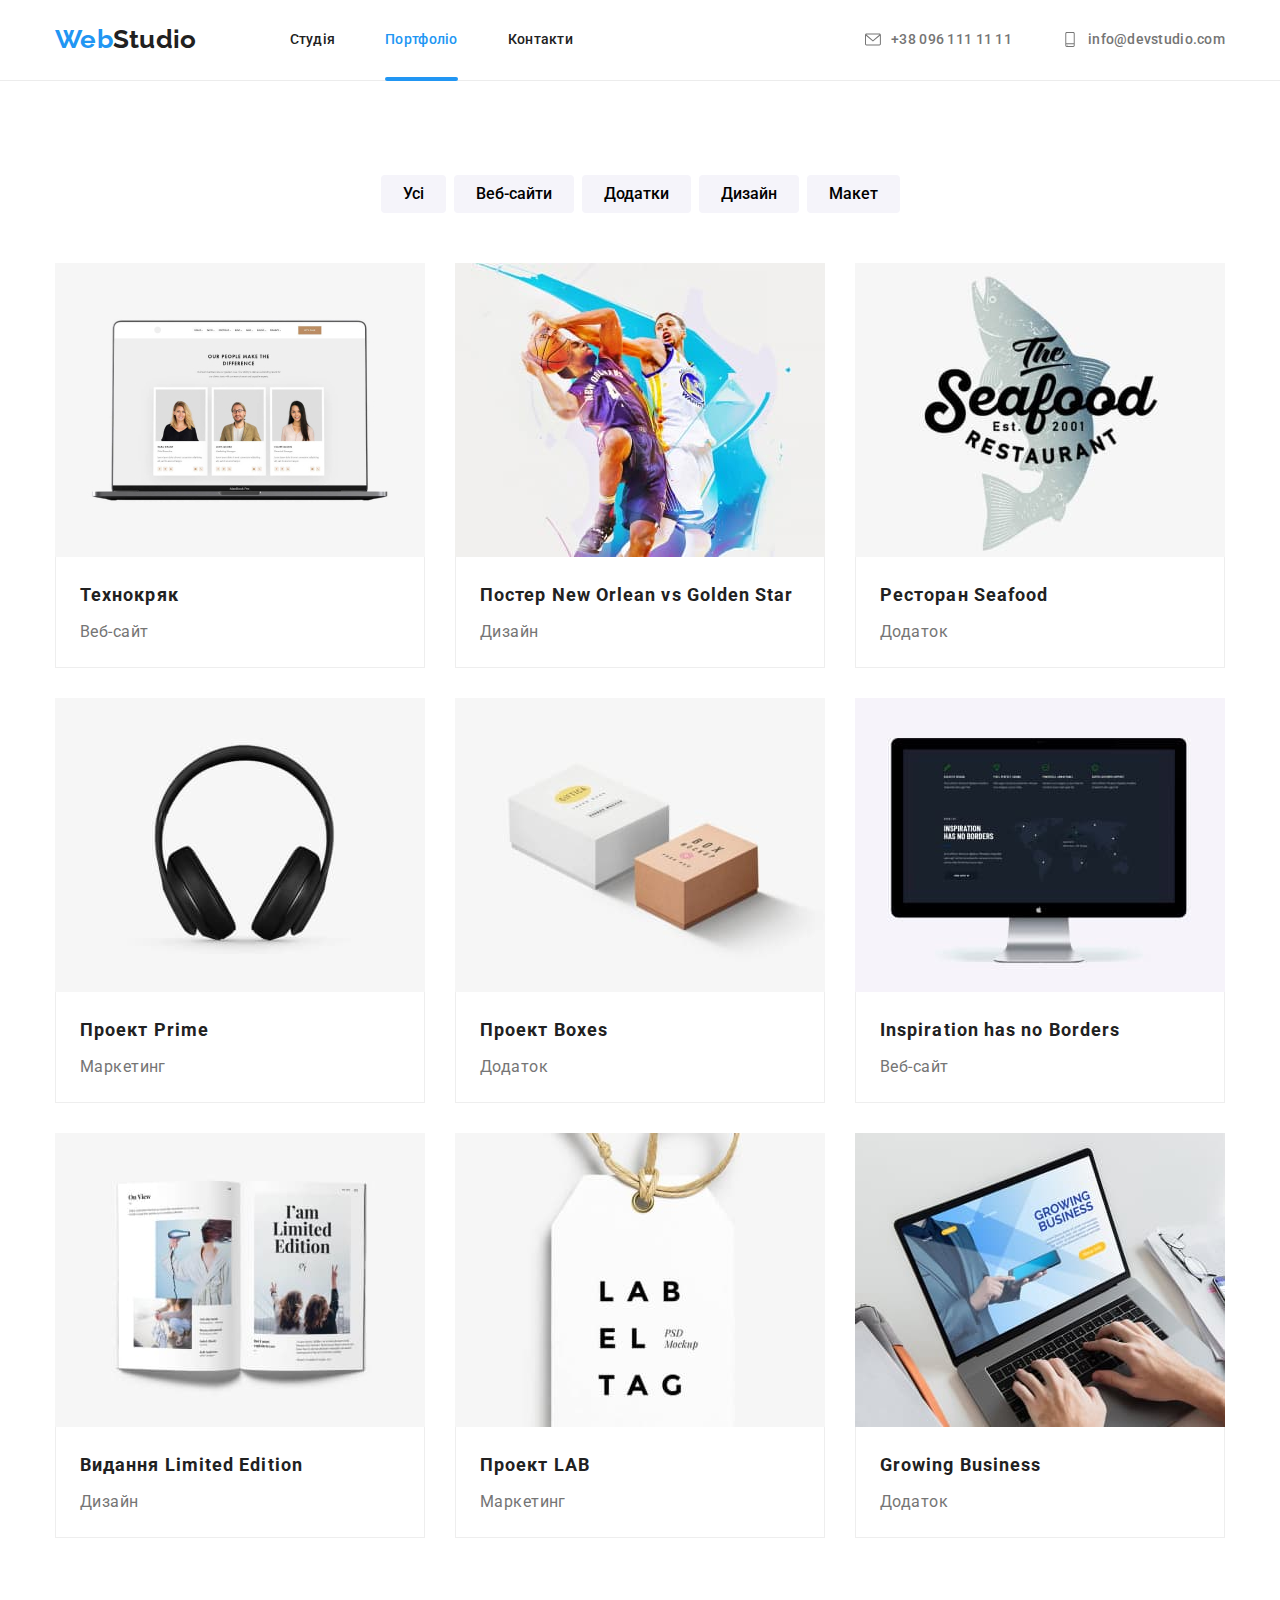
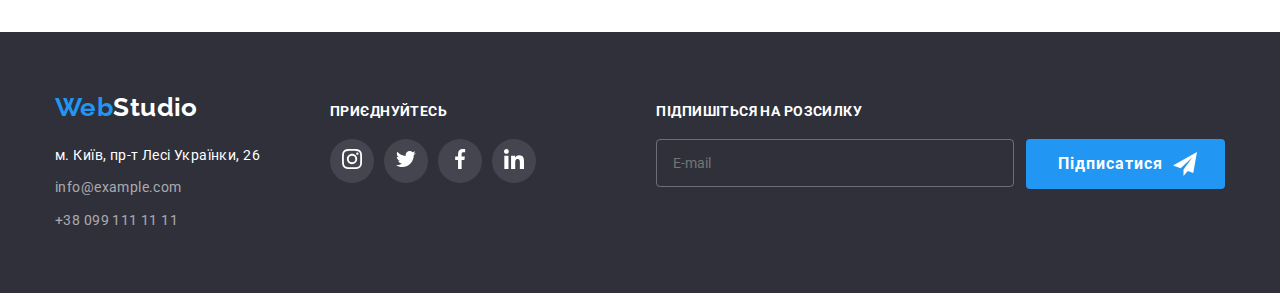
==== portfolio.html @ 52d82c8c "first commit" ====
<!DOCTYPE html>
<html lang="ru">

<head>
    <meta charset="UTF-8">
    <meta http-equiv="X-UA-Compatible" content="IE=edge">
    <meta name="viewport" content="width=device-width, initial-scale=1.0">
    <title>Portfolio</title>
    <link rel="preconnect" href="https://fonts.googleapis.com">
    <link rel="preconnect" href="https://fonts.gstatic.com" crossorigin>
    <link
        href="https://fonts.googleapis.com/css2?family=Raleway:wght@700&family=Roboto:wght@400;500;700;900&display=swap"
        rel="stylesheet">
    <link rel="stylesheet" href="https://cdn.jsdelivr.net/npm/modern-normalize@1.1.0/modern-normalize.min.css">
    <link rel="stylesheet" href="./css/styles.css">
    <link rel="stylesheet" href="./css/main.min.css">
</head>

<body>
    <!-- header -->
    <header class="header">
        <div class="container">
            <nav class="header-nav">
                <a class="logo-header link" href="./index.html">Web<span>Studio</span></a>
                <ul class="header-links list">
                    <li class="header-nav-item"><a class="header-nav link " href="./index.html">Студія</a></li>
                    <li class="header-nav-item"><a class="header-nav link current" href="./portfolio.html">Портфоліо</a>
                    </li>
                    <li class="header-nav-item"><a class="header-nav link" href="#">Контакти</a></li>
                </ul>
            </nav>
            <ul class="header-contacts list">
                <li class="header-contacts item">
                    <a class="nav-contact link" href="tel:+380961111111"><svg lang="en" aria-label="icon envelope"
                            class="nav-icon" width="16" height="15">
                            <use href="./images/icons.svg#icon-envelope"></use>
                        </svg>+38 096 111 11 11 </a>
                </li>
                <li class="header-contacts item"><a lang="en" aria-label="icon smartphone" class="nav-contact link"
                        href="mailto:info@devstudio.com"><svg class="nav-icon" width="16" height="15">
                            <use href="./images/icons.svg#icon-smartphone"></use>
                        </svg>info@devstudio.com</a></li>
            </ul>
        </div>
    </header>
    <main>
        <section class="section">
            <div class="projects container">
                <h1 class="visually-hidden">Buttons list</h1>
                <ul class="projects__buttons-filter list">
                    <li><button class="projects__buttons-filter-item" type="button">Усі</button> </li>
                    <li><button class="projects__buttons-filter-item" type="button">Веб-сайти</button> </li>
                    <li><button class="projects__buttons-filter-item" type="button">Додатки</button> </li>
                    <li><button class="projects__buttons-filter-item" type="button">Дизайн</button> </li>
                    <li><button class="projects__buttons-filter-item" type="button">Макет</button> </li>
                </ul>
                <h2 class="visually-hidden">Проекти</h2>
                <ul class="projects__list list">
                    <li>
                        <a href="" class="projects__link link">
                            <div class="projects__wrapper">
                                <img src="./images/site.jpg" alt="зображення веб-сайта" width="370">
                                <p class="projects__overlay">Ресурс пропонує комплексні пропозиції з різним рівнем
                                    функціоналу та це дозволить відвідувачу отримати вичерпні відомості про компанію чи
                                    приватну особу. </p>
                            </div>
                            <div class="project__description">
                                <h3 class="projects__title">Технокряк</h3>
                                <p class="projects__text">Веб-сайт</p>
                            </div>
                        </a>
                    </li>
                    <li>
                        <a href="" class="projects__link link">
                            <div class="projects__wrapper">
                                <img src="./images/poster.jpg" alt="постер" width="370">
                                <p class="projects__overlay">Ресурс пропонує комплексні пропозиції з різним рівнем
                                    функціоналу та це дозволить відвідувачу отримати вичерпні відомості про компанію чи
                                    приватну особу. </p>
                            </div>
                            <div class="project__description">
                                <h3 class="projects__title">Постер New Orlean vs Golden Star</h3>
                                <p class="projects__text">Дизайн</p>
                            </div>
                        </a>
                    </li>
                    <li>
                        <a href="" class="projects__link link">
                            <div class="projects__wrapper">
                                <img src="./images/restaurant.jpg" alt="банер ресторана" width="370">
                                <p class="projects__overlay">Ресурс пропонує комплексні пропозиції з різним рівнем
                                    функціоналу та це дозволить відвідувачу отримати вичерпні відомості про компанію чи
                                    приватну особу. </p>
                            </div>
                            <div class="project__description">
                                <h3 class="projects__title">Ресторан Seafood</h3>
                                <p class="projects__text">Додаток</p>
                            </div>
                        </a>
                    </li>
                    <li>
                        <a href="" class="projects__link link">
                            <div class="projects__wrapper">
                                <img src="./images/prime.jpg" alt="наушники" width="370">
                                <p class="projects__overlay">Ресурс пропонує комплексні пропозиції з різним рівнем
                                    функціоналу та це дозволить відвідувачу отримати вичерпні відомості про компанію чи
                                    приватну особу. </p>
                            </div>
                            <div class="project__description">
                                <h3 class="projects__title">Проект Prime</h3>
                                <p class="projects__text">Маркетинг</p>
                            </div>
                        </a>
                    </li>
                    <li>
                        <a href="" class="projects__link link">
                            <div class="projects__wrapper">
                                <img src="./images/boxes.jpg" alt="коробки" width="370">
                                <p class="projects__overlay">Ресурс пропонує комплексні пропозиції з різним рівнем
                                    функціоналу та це дозволить відвідувачу отримати вичерпні відомості про компанію чи
                                    приватну особу. </p>
                            </div>
                            <div class="project__description">
                                <h3 class="projects__title">Проект Boxes</h3>
                                <p class="projects__text">Додаток</p>
                            </div>
                        </a>
                    </li>
                    <li>
                        <a href="" class="projects__link link">
                            <div class="projects__wrapper">
                                <img src="./images/screen.jpg" alt="монитор" width="370">
                                <p class="projects__overlay">Ресурс пропонує комплексні пропозиції з різним рівнем
                                    функціоналу та це дозволить відвідувачу отримати вичерпні відомості про компанію чи
                                    приватну особу. </p>
                            </div>
                            <div class="project__description">
                                <h3 class="projects__title">Inspiration has no Borders</h3>
                                <p class="projects__text">Веб-сайт</p>
                            </div>
                        </a>
                    </li>
                    <li>
                        <a href="" class="projects__link link">
                            <div class="projects__wrapper">
                                <img src="./images/book.jpg" alt="книга" width="370">
                                <p class="projects__overlay">Ресурс пропонує комплексні пропозиції з різним рівнем
                                    функціоналу та це дозволить відвідувачу отримати вичерпні відомості про компанію чи
                                    приватну особу. </p>
                            </div>
                            <div class="project__description">
                                <h3 class="projects__title">Видання Limited Edition</h3>
                                <p class="projects__text">Дизайн</p>
                            </div>
                        </a>
                    </li>
                    <li>
                        <a href="" class="projects__link link">
                            <div class="projects__wrapper">
                                <img src="./images/label.jpg" alt="этикетка" width="370">
                                <p class="projects__overlay">Ресурс пропонує комплексні пропозиції з різним рівнем
                                    функціоналу та це дозволить відвідувачу отримати вичерпні відомості про компанію чи
                                    приватну особу. </p>
                            </div>
                            <div class="project__description">
                                <h3 class="projects__title">Проект LAB</h3>
                                <p class="projects__text">Маркетинг</p>
                            </div>
                        </a>
                    </li>
                    <li>
                        <a href="" class="projects__link link">
                            <div class="projects__wrapper">
                                <img src="./images/notebook.jpg" alt="ноутбук" width="370">
                                <p class="projects__overlay">Ресурс пропонує комплексні пропозиції з різним рівнем
                                    функціоналу та це дозволить відвідувачу отримати вичерпні відомості про компанію чи
                                    приватну особу. </p>
                            </div>
                            <div class="project__description">
                                <h3 class="projects__title">Growing Business</h3>
                                <p class="projects__text">Додаток</p>
                            </div>
                        </a>
                    </li>
                </ul>
            </div>
        </section>
    </main>
    <footer>
        <div class="footer">
            <div class="container">
                <div class="footer__left">
                    <a class="footer__logo link" href="./index.html">Web<span>Studio</span></a>
                    <address class="address">
                        <ul class="adress_list list">
                            <li class=""><a class="address__location link" href="https://goo.gl/maps/E31LjMS4C6WuwfjZA"
                                    target="_blank" rel="noopener nofollow noreferrer">м. Київ, пр-т Лесі Українки,
                                    26</a></li>
                            <li class="address__item"><a class="address__contact link"
                                    href="mailto:info@example.com">info@example.com</a></li>
                            <li class=""><a class="address__contact link" href="tel:+380961111111">+38 099 111 11 11</a>
                            </li>
                        </ul>
                    </address>
                </div>
                <div class="footer__right">
                    <p class="footer__title">приєднуйтесь</p>
                    <ul class="socialmedia-list list">
                        <li class="socialmedia-list__item footer-page">
                            <a class="socialmedia__link link">
                                <svg lang="en" aria-level="icon instagram" class="socialmedia-list__footer-icon"
                                    width="20" height="20">
                                    <use href="./images/icons.svg#icon-instagram"></use>
                                </svg>
                            </a>
                        </li>
                        <li class="socialmedia-list__item footer-page">
                            <a class="socialmedia__link link">
                                <svg lang="en" aria-level="icon twitter" class="socialmedia-list__footer-icon"
                                    width="20" height="20">
                                    <use href="./images/icons.svg#icon-twitter"></use>
                                </svg>
                            </a>
                        </li>
                        <li class="socialmedia-list__item footer-page">
                            <a class="socialmedia__link link">
                                <svg lang="en" aria-level="icon facebook" class="socialmedia-list__footer-icon"
                                    width="20" height="20">
                                    <use href="./images/icons.svg#icon-facebook"></use>
                                </svg>
                            </a>
                        </li>
                        <li class="socialmedia-list__item footer-page">
                            <a class="socialmedia__link link">
                                <svg lang="en" aria-level="icon linkedin" class="socialmedia-list__footer-icon"
                                    width="20" height="20">
                                    <use href="./images/icons.svg#icon-linkedin"></use>
                                </svg>
                            </a>
                        </li>
                    </ul>
                </div>
                <div class="footer__form-wrapper">
                    <p class="footer__title">Підпишіться на розсилку</p>
                    <form class="footer__form">
                        <label name="user_email">
                            <input type="email" placeholder="E-mail" class="footer__input">
                        </label>
                        <button type="submit" class="button">Підписатися <svg class="footer__icon-send" width="24"
                                height="24">
                                <use href="./images/icons.svg#icon-send"></use>
                            </svg>
                        </button>
                    </form>
                </div>
            </div>
        </div>
    </footer>
</body>

</html>
---- css/styles.css ----
/* :root {
    --accent-color: #2196F3;
    --accent-btn-color: #188CE8;
    --text: #757575;
    --white: #FFFFFF;
    --maine: #212121;
    --background-secondary-color: #F5F4FA;
    --primery-font-family: Roboto, sans-serif;
    --background-color-dark: #2F303A;
    --header-border: #ECECEC;
    --border-color: #EEEEEE;
    --bgc: #AFB1B8;
    --transition-time: 250ms;
    --transition-timing-function: cubic-bezier(0.4, 0, 0.2, 1);
} */

/* body {
    font-family: var(--primery-font-family);
    color: var(--text);
    background-color: var(--white);
    font-size: 14px;
    letter-spacing: 0.03em;
}

h1,
h2,
h3,
h4,
p {
    margin-top: 0;
    margin-bottom: 0;
}

ul,
ol {
    margin-top: 0;
    margin-bottom: 0;
    padding-left: 0;
}

img {
    display: block;
    max-width: 100%;
    height: auto;
}

button, a {
    cursor: pointer;
}

.section {
    padding-top: 94px;
    padding-bottom: 94px;
}

.link {
    text-decoration: none;

}

.list {
    list-style: none;
    padding: 0;
    margin: 0;
} */

/* .header-nav.current {
    color: var(--accent-color);
} */

/* !!!------------------container!!!------------------ */
/* .container {
    width: 1200px;
    margin-left: auto;
    margin-right: auto;
    padding-left: 15px;
    padding-right: 15px;
} */

/* !!!------------------header!!!------------------ */
/* .logo-header {
    color: var(--accent-color);
    margin: 24px 93px 25px auto;
    font-family: 'Raleway';
    font-weight: 700;
    font-size: 26px;
    line-height: 1.19;
}

.logo-header>span {
    color: var(--maine);
    font-family: 'Raleway';
    font-weight: 700;
    font-size: 26px;
    line-height: 1.19;
}

.header-nav {
    display: flex;

    color: var(--maine);
    font-weight: 500;
    line-height: 1.14;
    letter-spacing: 0.02em;
    transition: color var(--transition-time) var(--transition-timing-function);
}

.header-links.list {
    display: flex;
    column-gap: 50px;
}

.header-nav-item {
    position: relative;
}

.current::after {
    display: inline-block;
    position: absolute;
    left: 0;
    bottom: -1px;
    content: ' ';
    width: 100%;
    height: 4px;
    border-radius: 2px;
    background-color: var(--accent-color);
}

.nav-contact {
    color: var(--text);
    font-weight: 500;
    letter-spacing: 0.02em;
    line-height: 1.14;
    transition: color var(--transition-time) var(--transition-timing-function);
}

.nav-contact.link {
    display: flex;
    align-items: center;
    justify-content: center;

    padding-top: 32px;
    padding-bottom: 32px;
}

.header-nav.link {
    display: block;

    padding-top: 32px;
    padding-bottom: 32px;
}

.header>.container {
    display: flex;
    align-items: center;
}

.header-contacts.list {
    display: flex;
    margin-left: auto;
    column-gap: 50px;
}

.header {
    border-bottom: 1px solid var(--header-border);
}

.header-contacts :hover,
.header-contacts :focus,
.header-nav:hover,
.header-nav :focus {
    color: var(--accent-color);
}

.nav-icon {
    margin-right: 10px;
    fill: var(--text);
    transition: fill var(--transition-time) var(--transition-timing-function);
}

.nav-contact:hover .nav-icon,
.nav-contact:focus .nav-icon {
    fill: var(--accent-color);
} */


/* !!!------------------hero!!!------------------ */
/* 
.hero-title {
    color: var(--white);
    width: 696px;
    margin: 0 auto;
    margin-bottom: 30px;

    text-transform: uppercase;
    font-weight: 900;
    font-size: 44px;
    line-height: 1.36;
    letter-spacing: 0.06em;
}

.hero {
    background-color: #C4C4C4;
    text-align: center;
    padding: 200px 0;
    margin-left: auto;
    margin-right: auto;

    background-image: linear-gradient(rgba(47, 48, 58, 0.4), rgba(47, 48, 58, 0.4)), url(../images/hero.jpg);
    background-position: center;
    background-size: cover;
    max-width: 1600px;
} */

/* !!!------------------hero-button!!!------------------ */
/* .button {
    font-family: var(--primery-font-family);
    background-color: var(--accent-color);
    color: var(--white);
    border: var(--accent-color);
    border-radius: 4px;
    padding: 10px 32px;

    font-weight: 700;
    font-size: 16px;
    letter-spacing: 0.06em;
    line-height: 1.8;

    transition: background-color var(--transition-time) var(--transition-timing-function);
}

.button:hover,
.button:focus {
    background-color: var(--accent-btn-color)
} */

/* !!!------------------features!!!------------------ */
/* 
.features {
    padding-bottom: 0;
}

.features-list {
    display: flex;
    gap: 30px;
}

.visually-hidden {
    position: absolute;
    white-space: nowrap;
    width: 1px;
    height: 1px;
    overflow: hidden;
    border: 0;
    padding: 0;
    clip: rect(0 0 0 0);
    clip-path: inset(50%);
    margin: -1px;
}

.features-title {
    color: var(--maine);
    text-transform: uppercase;
    font-style: normal;
    font-weight: 700;
    line-height: 16px;
    margin-bottom: 10px;
    font-size: 14px;
}

.features-text {
    color: var(--text);
    line-height: 1.7;
    width: 270px;

}

.icon-wrapper {
    display: flex;
    align-items: center;
    justify-content: center;
    width: 270px;
    height: 120px;
    border-radius: 4px;
    margin-bottom: 30px;
    background-color: var(--background-secondary-color);
}

/*
 !!!----------------Чим ми займаємося!!!---------------- */
/* .examples-title {
    color: var(--maine);
    font-weight: 700;
    font-size: 36px;
    line-height: 1.17;
    text-align: center;
    margin-bottom: 50px;
}

.examples-list.list {
    position: relative;
    display: flex;
    column-gap: 30px;
}

.examples-img-item {
    position: relative;
}

.overlay-text {
    position: absolute;
    bottom: 20px;
    left: 50%;
    transform: translate(-50%, -50%);
    text-transform: uppercase;
    font-weight: 700;
    text-align: center;
    color: var(--white);
    z-index: 4;
}

.examples-overlay {
    position: absolute;
    width: 100%;
    height: 70px;
    bottom: 0px;
    background-color: rgba(47, 48, 58, 0.8);
} */

/* !!!------------------team!!!------------------ */
/* .team {
    background-color: var(--background-secondary-color);
}

.team-title {
    color: var(--maine);
    margin-bottom: 50px;

    text-align: center;
    font-weight: 700;
    font-size: 36px;
    line-height: 1.17;
}

.team-member {
    color: var(--maine);
    margin-bottom: 10px;

    text-align: center;
    font-size: 16px;
    font-weight: 500;
    line-height: 1.19;
}

.team-position {
    margin-bottom: 16px;

    text-align: center;
    font-weight: 400;
    font-size: 16px;
    line-height: 1.19;
}

.team-card {
    background-color: var(--white);
    box-shadow: 0px 1px 3px rgba(0, 0, 0, 0.12), 0px 1px 1px rgba(0, 0, 0, 0.14), 0px 2px 1px rgba(0, 0, 0, 0.2);
    border-radius: 0px 0px 4px 4px;
}

.team-card-item {
    margin-bottom: 30px;
}

.team-list.list {
    display: flex;
    column-gap: 30px;
}

.team-socialmedia-icon {
    fill: var(--bgc);
    background-color: transparent;
}

.team-socialmedia-list {
    display: flex;
    justify-content: center;
    align-items: center;
    column-gap: 10px;
    margin-bottom: 30px;
}

.team-socialmedia-list-item {
    display: flex;
    align-items: center;
    justify-content: center;
    width: 44px;
    height: 44px;
    border-radius: 50%;
    background-color: transparent;
    transition: background-color var(--transition-time) var(--transition-timing-function),
        fill var(--transition-time) var(--transition-timing-function);
}

.team-socialmedia-list-item:hover,
.team-socialmedia-list-item:focus {
    background-color: var(--accent-color);
}

.team-socialmedia-list-item:hover .team-socialmedia-icon,
.team-socialmedia-list-item:focus .team-socialmedia-icon {
    fill: var(--white);
} */

/* clients */
/* .clients-title {
    font-weight: 700;
    font-size: 36px;
    line-height: 42px;
    text-align: center;
    margin-bottom: 50px;
    color: var(--maine);
}

.clients-list {
    display: flex;
    align-items: center;
    justify-content: center;
    column-gap: 30px;
}

.clients-item {
    display: flex;
    align-items: center;
    justify-content: center;
    width: 170px;
    height: 90px;
    border: 1px solid var(--bgc);
    border-radius: 4px;
    background-color: var(--white);
    transition: border var(--transition-time) var(--transition-timing-function);
}

.clients-item-logo {
    fill: var(--bgc);
    transition: fill var(--transition-time) var(--transition-timing-function);
}

.clients-item:hover,
.clients-item:focus {
    border: 1px solid var(--accent-color);
}

.clients-item:hover .clients-item-logo,
.clients-item:focus .clients-item-logo {
    fill: var(--accent-color);
} */

/* !!!------------------footer!!!------------------ */
/* .footer {
    padding: 60px 0;
    background-color: var(--background-color-dark);
}

.footer>.container {
    display: flex;
    align-items: baseline;
}

.left {
    margin-right: 70px;
}

.footer-form-wrapper {
    margin-left: auto;
}

.footer>.container .logo-fotter {
    font-family: 'Raleway', sans-serif;
    font-weight: 700;
    font-size: 26px;
    line-height: 1.19;
    color: var(--accent-color);
    transition: color var(--transition-time) var(--transition-timing-function);
}

.logo-fotter :hover,
.logo-fotter :focus {
    color: var(--accent-color);
}

.logo-fotter>span {
    font-family: 'Raleway';
    font-weight: 700;
    font-size: 26px;
    line-height: 1.19;
    color: var(--white);
    transition: color var(--transition-time) var(--transition-timing-function);
}

.logo-fotter>span :hover,
.logo-fotter>span :focus {
    color: var(--accent-color);
}

.footer-adress {
    font-style: normal;
    font-weight: 400;
    line-height: 1.71;
    color: var(--white);
}

.footer-location {
    margin-bottom: 20px;
}

.logo-fotter.link {
    display: inline-block;
    margin-bottom: 20px;
}

.footer-location {
    display: inline-block;
    color: var(--white);
    margin-bottom: 9px;
    line-height: 24px;
}

.footer-contact {
    color: rgba(255, 255, 255, 0.6);
}

.footer-contact-item {
    margin-bottom: 9px;
}

.address :hover,
.address :focus {
    color: var(--accent-color);
}

.footer-location,
.footer-contact,
.footer-contact {
    transition: color var(--transition-time) var(--transition-timing-function);
}

.fotter-right-title {
    text-transform: uppercase;
    font-weight: 700;
    font-size: 14px;
    line-height: 16px;
    margin-bottom: 20px;
    color: var(--white);
}

.team-socialmedia-list-item.fotter {
    background-color: rgba(255, 255, 255, 0.1);
}

.footer-socialmedia-icon {
    fill: var(--white);
    transition: background-color var(--transition-time) var(--transition-timing-function);

}

.team-socialmedia-list-item.fotter:hover,
.team-socialmedia-list-item.fotter:focus {
    background-color: var(--accent-color);
}

.right>.team-socialmedia-list {
    margin-bottom: 0;
}

.form-title {
    font-weight: 700;
    line-height: 1.14;
    text-transform: uppercase;
    margin-bottom: 20px;
    color: var(--white);
}

.form-email {
    display: block;
    width: 358px;
    padding-top: 15px;
    padding-left: 16px;
    padding-bottom: 15px;
    border: 1px solid rgba(255, 255, 255, 0.3);
    border-radius: 4px;
    margin-right: 12px;
    background-color: transparent;
    color: var(--white);
}

.footer-form>.button {
    padding-right: 62px;
}

.footer-form {
    position: relative;
    display: flex;
}

.footer-icon-send {
    position: absolute;
    bottom: 13px;
    right: 28px;
} */

/* !!!------------------footer!!!------------------ */

/* !!!------------------portfolio------------------!!! */
/* .projects {
    background-color: var(--white);
}

.projects__list {
    display: flex;
    justify-content: center;
    flex-wrap: wrap;
    gap: 30px;
}

.projects__link {
    display: block;
    transition: box-shadow var(--transition-time) var(--transition-timing-function);
}

.projects__link:hover,
.projects__link:focus {
    box-shadow: 0px 1px 1px rgba(0, 0, 0, 0.12), 0px 4px 4px rgba(0, 0, 0, 0.06), 1px 4px 6px rgba(0, 0, 0, 0.16);
}

.projects__wrapper {
    position: relative;
    overflow: hidden;
}

.projects__overlay {
    position: absolute;
    font-size: 18px;
    line-height: 28px;
    text-align: left;
    overflow: auto;
    width: 100%;
    height: 100%;
    top: 0;
    left: 0;
    padding: 63px 24px;
    transform: translateY(100%);
    transition: transform var(--transition-time) var(--transition-timing-function);
    color: var(--white);
    background-color: rgba(33, 150, 243, 0.9);
}

.projects__link:hover .projects__overlay,
.projects__link:focus .projects__overlay {
    transform: translate(0);
}

.projects__buttons-filter-item {
    font-family: var(--primery-font-family);
    border: 0;
    border-radius: 4px;
    padding: 6px 22px;
    font-weight: 500;
    text-align: center;
    font-size: 16px;
    line-height: 1.6;
    background-color: var(--background-secondary-color);

    transition: color var(--transition-time) var(--transition-timing-function),
        background-color var(--transition-time) var(--transition-timing-function);
}

.projects__buttons-filter-item:hover,
.projects__buttons-filter-item:focus {
    color: var(--white);
    background-color: var(--accent-color);
}

.projects__buttons-filter.list {
    display: flex;
    justify-content: center;
    column-gap: 8px;
    margin-bottom: 50px;
}

.projects__title {
    margin-bottom: 4px;
    color: var(--maine);
    font-weight: 700;
    font-size: 18px;
    line-height: 2;
    letter-spacing: 0.06em;
}

.projects__text {
    color: var(--text);
    font-weight: 400;
    font-size: 16px;
    line-height: 1.9;
}

.project__description {
    border-left: 1px solid var(--border-color);
    border-right: 1px solid var(--border-color);
    border-bottom: 1px solid var(--border-color);
    padding: 20px 24px;
} */


/* --------------------------------backdrop------------------------------------ */
/* .backdrop {
    position: fixed;
    top: 0;
    left: 0;
    width: 100%;
    height: 100%;
    z-index: 100;
    background: rgba(0, 0, 0, 0.2);
    transition: opacity 400ms ease-in,
        visibility 400ms ease-in;
}

.modal {
    position: absolute;
    top: 50%;
    left: 50%;
    transform: translate(-50%, -50%);
    padding: 40px;
    width: 528px;
    height: 581px;
    border-radius: 4px;
    box-shadow: 0px 1px 3px rgba(0, 0, 0, 0.12), 0px 1px 1px rgba(0, 0, 0, 0.14), 0px 2px 1px rgba(0, 0, 0, 0.2);
    background-color: var(--white);
}

.modal-close-btn {
    display: flex;
    position: absolute;
    top: 8px;
    right: 8px;
    justify-content: center;
    align-items: center;
    padding: 0;
    width: 30px;
    height: 30px;
    border-radius: 50%;
    border: 1px solid rgba(0, 0, 0, 0.1);
    background-color: transparent;
    transition: fill var(--transition-time) var(--transition-timing-function);
}

.modal-close-btn:hover,
.modal-close-btn:focus {
    fill: var(--accent-color);
}

.is-hidden {
    opacity: 0;
    visibility: hidden;
    pointer-events: none;
}

.modal-form-title {
    font-weight: 700;
    font-size: 20px;
    line-height: 1.15;
    text-align: center;
    color: var(--maine);
    margin-bottom: 12px;
    text-align: center;

}

.form-label {
    display: block;
    margin-bottom: 4px;
}

.modal-form-input {
    display: block;
    width: 100%;
    height: 40px;
    font: inherit;
    margin: 0 auto;
    margin-bottom: 10px;
    padding-left: 42px;
    border: 1px solid rgba(33, 33, 33, 0.2);
    border-radius: 4px;
    cursor: pointer;
    transition: border-color var(--transition-time) var(--transition-timing-function);
}

.modal-form-input:focus+.form-icon {
    fill: var(--accent-color);
}

.modal-form-input:focus {
    border-color: var(--accent-color);
    outline: none;
}

.modal-form-label-desc {
    display: block;
    margin-bottom: 4px;
    font-size: 12px;
    line-height: 1.16;
    letter-spacing: 0.01em;
    color: #757575;
}

.textarea {
    width: 100%;
    height: 120px;
    resize: none;
    padding: 12px 16px;
    margin-bottom: 20px;
    color: #000;
}

.textarea::placeholder {
    font-size: 12px;
    line-height: 1.16;
    letter-spacing: 0.01em;
    color: rgba(117, 117, 117, 0.5);
}

.modal-form-input-wrapper {
    position: relative;
    display: block;
}

.modal-form-checkbox-desc {
    position: relative;
    margin-bottom: 30px;
}

.modal-terms-field {
    position: relative;
}

.form-icon {
    position: absolute;
    top: 50%;
    transform: translateY(-50%);
    left: 7px;
    transition: fill var(--transition-time) var(--transition-timing-function);
}

.modal-form-checkbox-field {
    display: flex;
    align-items: center;
    justify-content: center;
    margin-bottom: 30px;
    line-height: 1.71;
}

.form-icon-checkbox {
    width: 16px;
    height: 15px;
    border: 2px solid var(--maine);
    cursor: pointer;
    border-radius: 3px;
    margin-right: 7px;
    fill: transparent;
}

.form-icon-checkbox-icon {
    display: none;
    fill: var(--transition-timing-function);
}

.modal-form-checkbox:checked+.form-icon-checkbox {
    background-color: var(--accent-color);
    border: none;
}

.modal-form-checkbox:checked+.form-icon-checkbox>.form-icon-checkbox-icon {
    display: block;
}

.modal-form-checkbox:checked+.form-icon-checkbox {
    box-shadow: 0 0 0 2px rgba(0, 0, 255, 0.5);
}

.modal-form-checkbox {
    position: absolute;
    appearance: none;
}

.modal-terms {
    color: var(--accent-color);
}

.button.form {
    display: block;
    margin-left: auto;
    margin-right: auto;
    box-shadow: 0px 4px 4px rgba(0, 0, 0, 0.15);
} */
---- css/main.min.css ----
:root{--accent-color: #2196f3;--accent-btn-color: #188ce8;--text: #757575;--white: #ffffff;--maine: #212121;--background-secondary-color: #f5f4fa;--primery-font-family: Roboto, sans-serif;--background-color-dark: #2f303a;--header-border: #ececec;--border-color: #eeeeee;--bgc: #afb1b8;--transition-time: 250ms;--transition-timing-function: cubic-bezier(0.4, 0, 0.2, 1)}body{font-family:var(--primery-font-family);color:var(--text);background-color:var(--white);font-size:14px;letter-spacing:.03em}h1,h2,h3,h4,p{margin-top:0;margin-bottom:0}ul,ol{margin-top:0;margin-bottom:0;padding-left:0}img{display:block;max-width:100%;height:auto}button,a{cursor:pointer}.link{text-decoration:none}.list{list-style:none;padding:0;margin:0}.section{padding-top:94px;padding-bottom:94px}.container{margin-left:auto;margin-right:auto;width:1200px;padding-left:15px;padding-right:15px}.visually-hidden{position:absolute;white-space:nowrap;width:1px;height:1px;overflow:hidden;border:0;padding:0;clip:rect(0 0 0 0);clip-path:inset(50%);margin:-1px}.button{font-family:var(--primery-font-family);background-color:var(--accent-color);color:var(--white);border:var(--accent-color);border-radius:4px;padding:10px 32px;letter-spacing:.06em;font-size:16px;font-weight:700;line-height:1.875;transition:background-color var(--transition-time) var(--transition-timing-function)}.button:hover,.button:focus{background-color:var(--accent-btn-color)}.is-hidden{opacity:0;visibility:hidden;pointer-events:none}.logo-header{font-size:26px;font-weight:700;line-height:1.1923076923;margin:24px 93px 25px auto;font-family:"Raleway";color:var(--accent-color)}.logo-header span{font-size:26px;font-weight:700;line-height:1.1923076923;font-family:"Raleway";color:var(--maine)}.header{border-bottom:1px solid var(--header-border)}.header>.container{display:flex;align-items:center}.header-nav{display:flex;color:var(--maine);font-weight:500;line-height:1.14;letter-spacing:.02em;transition:color var(--transition-time) var(--transition-timing-function)}.header-links.list{display:flex;column-gap:50px}.header-nav-item{position:relative}.current::after{display:inline-block;position:absolute;left:0;bottom:-1px;content:" ";width:100%;height:4px;border-radius:2px;background-color:var(--accent-color)}.nav-contact{color:var(--text);font-weight:500;letter-spacing:.02em;line-height:1.14;transition:color var(--transition-time) var(--transition-timing-function)}.nav-contact.link{display:flex;align-items:center;justify-content:center;padding-top:32px;padding-bottom:32px}.nav-contact:hover,.nav-contact:focus{color:var(--accent-color)}.header-nav.link{display:block;padding-top:32px;padding-bottom:32px}.header-nav:hover,.header-nav:focus{color:var(--accent-color)}.header-contacts.list{display:flex;margin-left:auto;column-gap:50px}.nav-icon{margin-right:10px;fill:var(--text);transition:fill var(--transition-time) var(--transition-timing-function)}.nav-contact:hover .nav-icon,.nav-contact:focus .nav-icon{fill:var(--accent-color)}.header-nav.current{color:var(--accent-color)}.hero-title{width:696px;margin:0 auto;margin-bottom:30px;text-transform:uppercase;font-size:44px;font-weight:900;line-height:1.3636363636;letter-spacing:.06em;color:var(--white)}.hero{margin-left:auto;margin-right:auto;background-color:#c4c4c4;text-align:center;padding:200px 0;background-image:linear-gradient(rgba(47, 48, 58, 0.4), rgba(47, 48, 58, 0.4)),url(../images/hero.jpg);background-position:center;background-size:cover;max-width:1600px}.features{padding-bottom:0}.features-list{display:flex;gap:30px}.features-title{font-size:14px;font-weight:700;line-height:1.1428571429;text-transform:uppercase;margin-bottom:10px;color:var(--maine)}.features-text{line-height:1.7;width:270px;color:var(--text)}.icon-wrapper{display:flex;align-items:center;justify-content:center;width:270px;height:120px;border-radius:4px;margin-bottom:30px;background-color:var(--background-secondary-color)}.examples-title{font-size:36px;font-weight:700;line-height:1.1666666667;color:var(--maine);text-align:center;margin-bottom:50px}.examples-list.list{position:relative;display:flex;column-gap:30px}.examples-img-item{position:relative}.overlay-text{position:absolute;bottom:20px;left:50%;transform:translate(-50%, -50%);text-transform:uppercase;font-weight:700;text-align:center;color:var(--white);z-index:4}.examples-overlay{position:absolute;width:100%;height:70px;bottom:0px;background-color:rgba(47,48,58,.8)}.team{background-color:var(--background-secondary-color)}.team__title{font-size:36px;font-weight:700;line-height:1.1666666667;margin-bottom:50px;color:var(--maine);text-align:center;color:var(--maine)}.team__member{margin-bottom:10px;text-align:center;font-size:16px;font-weight:500;line-height:1.19;color:var(--maine)}.team__position{margin-bottom:16px;text-align:center;font-weight:400;font-size:16px;line-height:1.19}.team__card{background-color:var(--white);box-shadow:0px 1px 3px rgba(0,0,0,.12),0px 1px 1px rgba(0,0,0,.14),0px 2px 1px rgba(0,0,0,.2);border-radius:0px 0px 4px 4px}.team__img{margin-bottom:30px}.team__list.list{display:flex;column-gap:30px}.socialmedia-list__icon{fill:var(--bgc);background-color:rgba(0,0,0,0)}.socialmedia-list__item:hover .socialmedia-list__icon,.socialmedia-list__item:focus .socialmedia-list__icon{fill:var(--white)}.socialmedia-list{display:flex;justify-content:center;align-items:center;column-gap:10px;margin-bottom:30px}.socialmedia-list__item{display:flex;align-items:center;justify-content:center;width:44px;height:44px;border-radius:50%;background-color:rgba(0,0,0,0);transition:background-color var(--transition-time) var(--transition-timing-function),fill var(--transition-time) var(--transition-timing-function)}.socialmedia-list__item:hover,.socialmedia-list__item:focus{background-color:var(--accent-color)}.socialmedia-list{display:flex;justify-content:center;align-items:center;column-gap:10px;margin-bottom:30px}.socialmedia-list__icon{fill:var(--bgc);background-color:rgba(0,0,0,0)}.socialmedia-list__item:hover .socialmedia-list__icon,.socialmedia-list__item:focus .socialmedia-list__icon{fill:var(--white)}.socialmedia-list__item{display:flex;align-items:center;justify-content:center;width:44px;height:44px;border-radius:50%;background-color:rgba(0,0,0,0);transition:background-color var(--transition-time) var(--transition-timing-function),fill var(--transition-time) var(--transition-timing-function)}.socialmedia-list__item:hover,.socialmedia-list__item:focus{background-color:var(--accent-color)}.clients-title{font-size:36px;font-weight:700;line-height:1.1666666667;text-align:center;margin-bottom:50px;color:var(--maine)}.clients-list{display:flex;align-items:center;justify-content:center;column-gap:30px}.clients-item{display:flex;align-items:center;justify-content:center;width:170px;height:90px;border:1px solid var(--bgc);border-radius:4px;background-color:var(--white);transition:border var(--transition-time) var(--transition-timing-function)}.clients-item:hover,.clients-item:focus{border:1px solid var(--accent-color)}.clients-item-logo{fill:var(--bgc);transition:fill var(--transition-time) var(--transition-timing-function)}.clients-item:hover .clients-item-logo,.clients-item:focus .clients-item-logo{fill:var(--accent-color)}.footer{padding:60px 0;background-color:var(--background-color-dark)}.footer .container{display:flex;align-items:baseline}.footer>.container .footer__logo{font-size:26px;font-weight:700;line-height:1.1923076923;font-family:"Raleway",sans-serif;color:var(--accent-color);transition:color var(--transition-time) var(--transition-timing-function)}.footer__left{margin-right:70px}.footer__form-wrapper{margin-left:auto}.adress_list{font-style:normal;line-height:1.71;color:var(--white)}.address__location{display:inline-block;margin-bottom:9px;line-height:24px;color:var(--white);transition:color var(--transition-time) var(--transition-timing-function)}.address__contact{color:rgba(255,255,255,.6);transition:color var(--transition-time) var(--transition-timing-function)}.address__item{margin-bottom:9px}.address :hover,.address :focus{color:var(--accent-color)}.footer__title{font-size:14px;font-weight:700;line-height:1.1428571429;text-transform:uppercase;margin-bottom:20px;color:var(--white)}.socialmedia-list__item.footer-page{background-color:rgba(255,255,255,.1)}.socialmedia-list__footer-icon{fill:var(--white);transition:background-color var(--transition-time) var(--transition-timing-function)}.socialmedia-list__item.footer-page:hover,.socialmedia-list__item.footer-page:focus{background-color:var(--accent-color)}.footer__right>.socialmedia-list{margin-bottom:0}.footer__input{display:block;width:358px;padding-top:15px;padding-left:16px;padding-bottom:15px;border:1px solid rgba(255,255,255,.3);border-radius:4px;margin-right:12px;background-color:rgba(0,0,0,0);color:var(--white)}.footer__form>.button{padding-right:62px}.footer__form{position:relative;display:flex}.footer__icon-send{position:absolute;bottom:13px;right:28px}.footer__logo span{font-size:26px;font-weight:700;line-height:1.1923076923;font-family:"Raleway";color:var(--white);transition:color var(--transition-time) var(--transition-timing-function)}.footer__logo.link{display:inline-block;margin-bottom:20px}.footer__logo:hover,.footer__logo:focus{color:var(--accent-color)}.footer__logo>span:hover,.footer__logo>span:focus{color:var(--accent-color)}.backdrop{position:fixed;top:0;left:0;width:100%;height:100%;z-index:100;background:rgba(0,0,0,.2);transition:opacity 400ms ease-in,visibility 400ms ease-in}.modal{position:absolute;top:50%;left:50%;transform:translate(-50%, -50%);padding:40px;width:528px;height:581px;border-radius:4px;box-shadow:0px 1px 3px rgba(0,0,0,.12),0px 1px 1px rgba(0,0,0,.14),0px 2px 1px rgba(0,0,0,.2);background-color:var(--white)}.modal-close-btn{display:flex;position:absolute;top:8px;right:8px;justify-content:center;align-items:center;padding:0;width:30px;height:30px;border-radius:50%;border:1px solid rgba(0,0,0,.1);background-color:rgba(0,0,0,0)}.modal-close-btn:hover{fill:var(--accent-color)}.modal-form-title{font-weight:700;font-size:20px;line-height:1.15;text-align:center;color:var(--maine);margin-bottom:12px;text-align:center}.form-label{display:block;margin-bottom:4px}.modal-form-input{display:block;width:100%;height:40px;font:inherit;margin:0 auto;margin-bottom:10px;padding-left:42px;border:1px solid rgba(33,33,33,.2);border-radius:4px;cursor:pointer;transition:border-color var(--transition-time) var(--transition-timing-function)}.modal-form-input:focus{border-color:var(--accent-color);outline:none}.modal-form-label-desc{display:block;margin-bottom:4px;font-size:12px;line-height:1.16;letter-spacing:.01em;color:#757575}.textarea{width:100%;height:120px;resize:none;padding:12px 16px;margin-bottom:20px;color:#000}.textarea::placeholder{font-size:12px;line-height:1.16;letter-spacing:.01em;color:rgba(117,117,117,.5)}.modal-form-input-wrapper{position:relative;display:block}.modal-form-checkbox-desc{position:relative;margin-bottom:30px}.modal-terms-field{position:relative}.form-icon{position:absolute;top:50%;transform:translateY(-50%);left:7px;transition:fill var(--transition-time) var(--transition-timing-function)}.modal-form-input:focus+.form-icon{fill:var(--accent-color)}.modal-form-checkbox-field{display:flex;align-items:center;justify-content:center;margin-bottom:30px;line-height:1.71}.form-icon-checkbox{width:16px;height:15px;border:2px solid var(--maine);cursor:pointer;border-radius:3px;margin-right:7px;fill:rgba(0,0,0,0)}.modal-form-checkbox:checked+.form-icon-checkbox{background-color:var(--accent-color);border:none}.modal-form-checkbox:checked+.form-icon-checkbox{box-shadow:0 0 0 2px rgba(0,0,255,.5)}.form-icon-checkbox-icon{display:none;fill:var(--transition-timing-function)}.modal-form-checkbox:checked+.form-icon-checkbox>.form-icon-checkbox-icon{display:block}.modal-form-checkbox{position:absolute;appearance:none}.modal-terms{color:var(--accent-color)}.button.form{display:block;margin-left:auto;margin-right:auto;box-shadow:0px 4px 4px rgba(0,0,0,.15)}.projects{background-color:var(--white)}.projects__list{display:flex;justify-content:center;flex-wrap:wrap;gap:30px}.projects__link{display:block;transition:box-shadow var(--transition-time) var(--transition-timing-function)}.projects__link:hover,.projects__link:focus{box-shadow:0px 1px 1px rgba(0,0,0,.12),0px 4px 4px rgba(0,0,0,.06),1px 4px 6px rgba(0,0,0,.16)}.projects__wrapper{position:relative;overflow:hidden}.projects__overlay{font-size:18px;font-weight:400;line-height:1.5555555556;position:absolute;text-align:left;overflow:auto;width:100%;height:100%;top:0;left:0;padding:63px 24px;transform:translateY(100%);transition:transform var(--transition-time) var(--transition-timing-function);color:var(--white);background-color:rgba(33,150,243,.9)}.projects__link:hover .projects__overlay,.projects__link:focus .projects__overlay{transform:translate(0)}.projects__buttons-filter-item{font-size:16px;font-weight:500;line-height:1.625;font-family:var(--primery-font-family);border:0;border-radius:4px;padding:6px 22px;text-align:center;background-color:var(--background-secondary-color);transition:color var(--transition-time) var(--transition-timing-function),background-color var(--transition-time) var(--transition-timing-function)}.projects__buttons-filter-item:hover,.projects__buttons-filter-item:focus{color:var(--white);background-color:var(--accent-color)}.projects__buttons-filter.list{display:flex;justify-content:center;column-gap:8px;margin-bottom:50px}.projects__title{font-size:18px;font-weight:700;line-height:2;margin-bottom:4px;color:var(--maine);letter-spacing:.06em}.projects__text{font-size:16px;font-weight:400;line-height:1.875;color:var(--text)}.project__description{border-left:1px solid var(--border-color);border-right:1px solid var(--border-color);border-bottom:1px solid var(--border-color);padding:20px 24px}/*# sourceMappingURL=main.min.css.map */
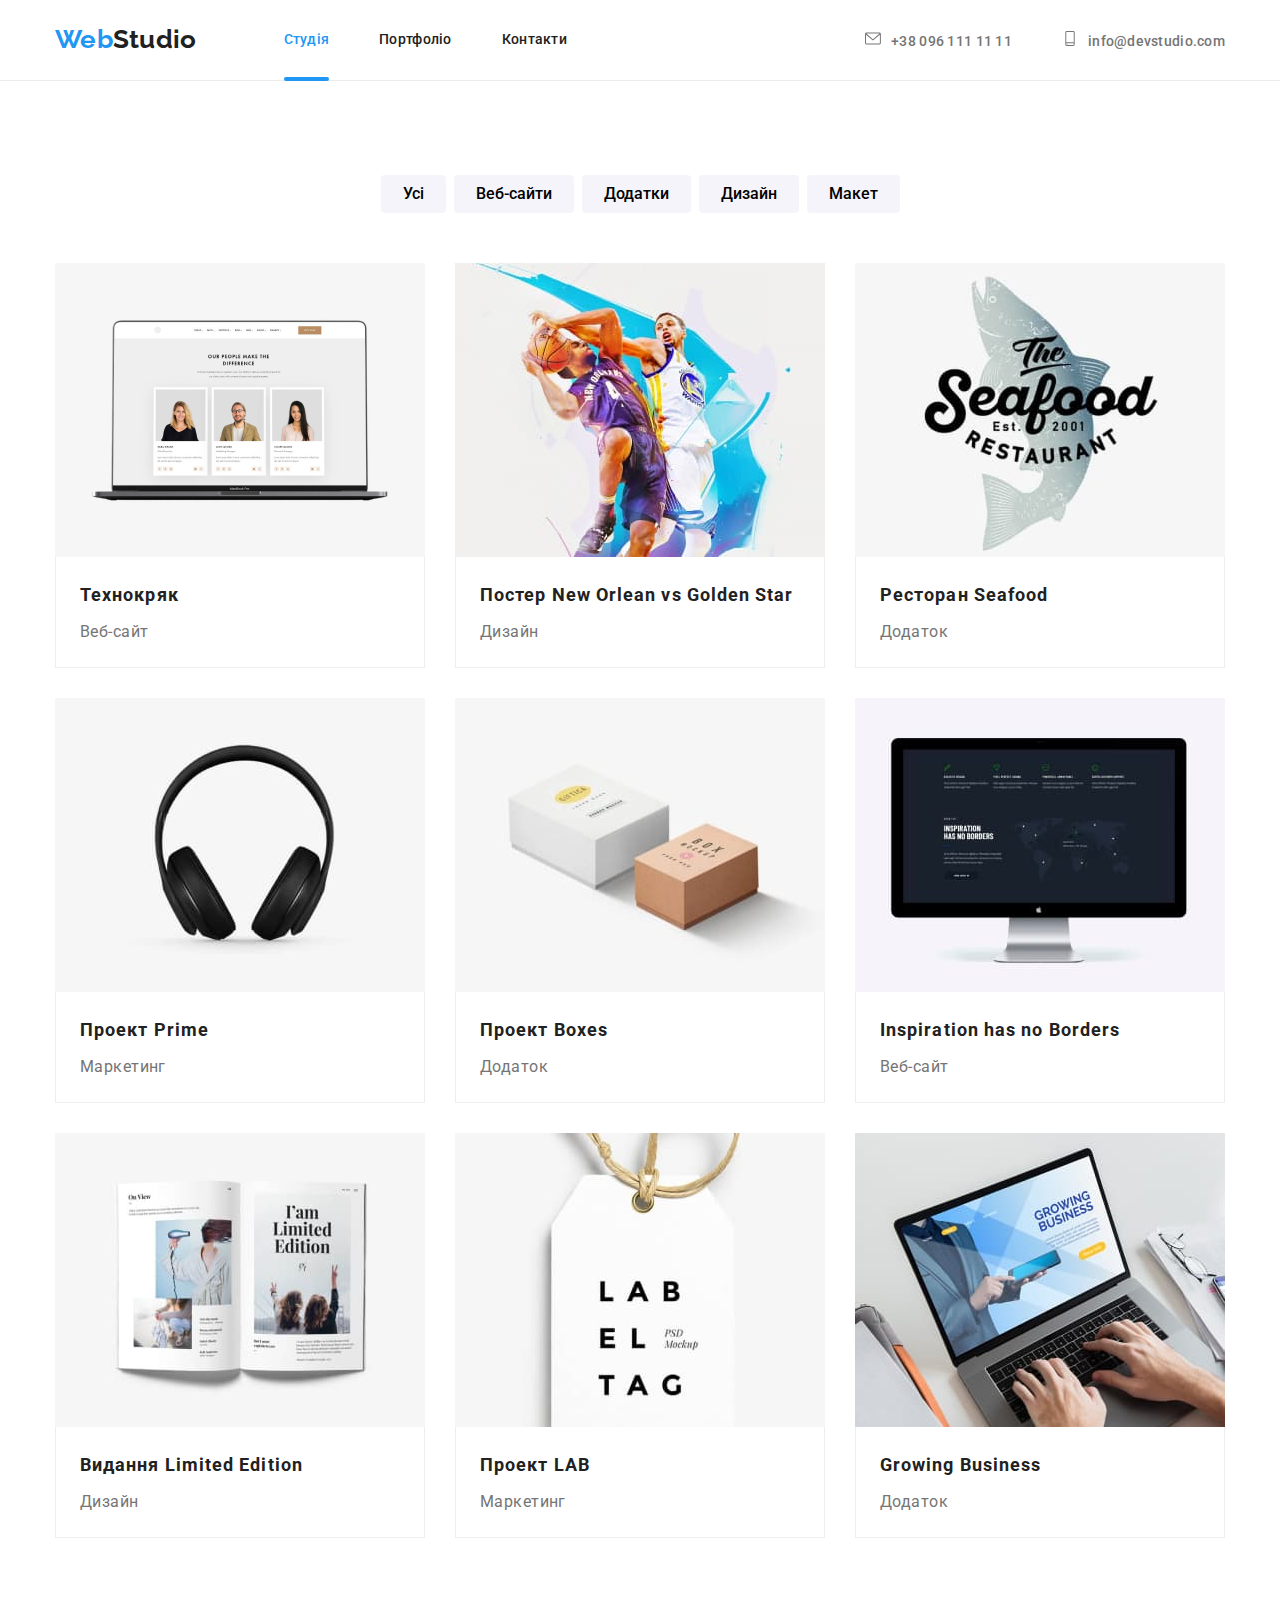
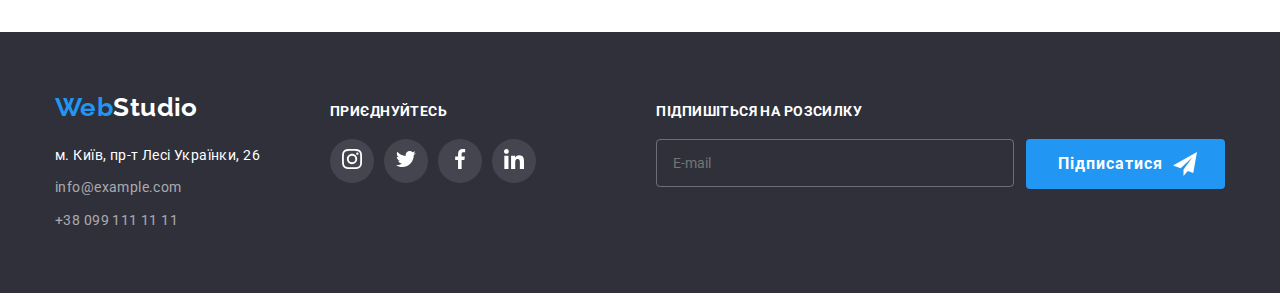
==== commit 6b7dbadb: "clients" ====
--- a/portfolio.html
+++ b/portfolio.html
@@ -19,28 +19,65 @@
 <body>
     <!-- header -->
     <header class="header">
-        <div class="container">
-            <nav class="header-nav">
+        <div class="container header_container">
+            <nav class="navigation">
                 <a class="logo-header link" href="./index.html">Web<span>Studio</span></a>
-                <ul class="header-links list">
-                    <li class="header-nav-item"><a class="header-nav link " href="./index.html">Студія</a></li>
-                    <li class="header-nav-item"><a class="header-nav link current" href="./portfolio.html">Портфоліо</a>
-                    </li>
-                    <li class="header-nav-item"><a class="header-nav link" href="#">Контакти</a></li>
+                <ul class="navigation__list list">
+                    <li class="navigation__item"><a class="navigation link current" href="./index.html">Студія</a></li>
+                    <li class="navigation__item"><a class="navigation link" href="./portfolio.html">Портфоліо</a></li>
+                    <li class="navigation__item"><a class="navigation link" href="#">Контакти</a></li>
                 </ul>
             </nav>
-            <ul class="header-contacts list">
-                <li class="header-contacts item">
+            <button type="button" class="open-mobile-menu-btn" data-menu-open>
+                <svg class="open-mobile-menu-btn__icon">
+                    <use href="./images/icons.svg#icon-burger"></use>
+                </svg>
+            </button>
+            <ul class="contacts-menu list">
+                <li class="contacts-menu__item">
                     <a class="nav-contact link" href="tel:+380961111111"><svg lang="en" aria-label="icon envelope"
                             class="nav-icon" width="16" height="15">
                             <use href="./images/icons.svg#icon-envelope"></use>
                         </svg>+38 096 111 11 11 </a>
                 </li>
-                <li class="header-contacts item"><a lang="en" aria-label="icon smartphone" class="nav-contact link"
-                        href="mailto:info@devstudio.com"><svg class="nav-icon" width="16" height="15">
+                <li class="contacts-menu__item"><a class="nav-contact link" href="mailto:info@devstudio.com"><svg
+                            lang="en" aria-label="icon smartphone" class="nav-icon" width="16" height="15">
                             <use href="./images/icons.svg#icon-smartphone"></use>
                         </svg>info@devstudio.com</a></li>
             </ul>
+        </div>
+        <div class="mobile-menu" data-menu>
+            <div class="mobile-menu__container container">
+                <button type="button" class="mobile-modal__close-btn" data-menu-close>
+                    <svg class="mobile-modal__icon-close">
+                        <use href="./images/icons.svg#icon-close"></use>
+                    </svg>
+                </button>
+                <ul class="mobile-navigation__list list">
+                    <li class="mobile-navigation__item"><a class="mobile-navigation__link link current"
+                            href="./index.html">Студія</a></li>
+                    <li class="mobile-navigation__item"><a class="mobile-navigation__link link"
+                            href="./portfolio.html">Портфоліо</a>
+                    </li>
+                    <li class="mobile-navigation__item"><a class="mobile-navigation__link link" href="#">Контакти</a>
+                    </li>
+                </ul>
+                <ul class="mobile-contacts__menu list">
+                    <li class="mobile-contacts__item">
+                        <a class="mobile-contacts__link link" href="tel:+380961111111">+38 096 111 11 11 </a>
+                    </li>
+                    <li class="mobile-contacts__item">
+                        <a class="mobile-contacts__link nav-contact link"
+                            href="mailto:info@devstudio.com">info@devstudio.com</a>
+                    </li>
+                </ul>
+                <ul class="social-media list">
+                    <li class="social-media__item"><a class="social-media__link link" href="">Instagram</a></li>
+                    <li class="social-media__item"><a class="social-media__link link" href="">Twitter</a></li>
+                    <li class="social-media__item"><a class="social-media__link link" href="">Facebook</a></li>
+                    <li class="social-media__item"><a class="social-media__link link" href="">LinkedIn</a></li>
+                </ul>
+            </div>
         </div>
     </header>
     <main>
--- a/css/main.min.css
+++ b/css/main.min.css
@@ -1 +1 @@
-:root{--accent-color: #2196f3;--accent-btn-color: #188ce8;--text: #757575;--white: #ffffff;--maine: #212121;--background-secondary-color: #f5f4fa;--primery-font-family: Roboto, sans-serif;--background-color-dark: #2f303a;--header-border: #ececec;--border-color: #eeeeee;--bgc: #afb1b8;--transition-time: 250ms;--transition-timing-function: cubic-bezier(0.4, 0, 0.2, 1)}body{font-family:var(--primery-font-family);color:var(--text);background-color:var(--white);font-size:14px;letter-spacing:.03em}h1,h2,h3,h4,p{margin-top:0;margin-bottom:0}ul,ol{margin-top:0;margin-bottom:0;padding-left:0}img{display:block;max-width:100%;height:auto}button,a{cursor:pointer}.link{text-decoration:none}.list{list-style:none;padding:0;margin:0}.section{padding-top:94px;padding-bottom:94px}.container{margin-left:auto;margin-right:auto;width:1200px;padding-left:15px;padding-right:15px}.visually-hidden{position:absolute;white-space:nowrap;width:1px;height:1px;overflow:hidden;border:0;padding:0;clip:rect(0 0 0 0);clip-path:inset(50%);margin:-1px}.button{font-family:var(--primery-font-family);background-color:var(--accent-color);color:var(--white);border:var(--accent-color);border-radius:4px;padding:10px 32px;letter-spacing:.06em;font-size:16px;font-weight:700;line-height:1.875;transition:background-color var(--transition-time) var(--transition-timing-function)}.button:hover,.button:focus{background-color:var(--accent-btn-color)}.is-hidden{opacity:0;visibility:hidden;pointer-events:none}.logo-header{font-size:26px;font-weight:700;line-height:1.1923076923;margin:24px 93px 25px auto;font-family:"Raleway";color:var(--accent-color)}.logo-header span{font-size:26px;font-weight:700;line-height:1.1923076923;font-family:"Raleway";color:var(--maine)}.header{border-bottom:1px solid var(--header-border)}.header>.container{display:flex;align-items:center}.header-nav{display:flex;color:var(--maine);font-weight:500;line-height:1.14;letter-spacing:.02em;transition:color var(--transition-time) var(--transition-timing-function)}.header-links.list{display:flex;column-gap:50px}.header-nav-item{position:relative}.current::after{display:inline-block;position:absolute;left:0;bottom:-1px;content:" ";width:100%;height:4px;border-radius:2px;background-color:var(--accent-color)}.nav-contact{color:var(--text);font-weight:500;letter-spacing:.02em;line-height:1.14;transition:color var(--transition-time) var(--transition-timing-function)}.nav-contact.link{display:flex;align-items:center;justify-content:center;padding-top:32px;padding-bottom:32px}.nav-contact:hover,.nav-contact:focus{color:var(--accent-color)}.header-nav.link{display:block;padding-top:32px;padding-bottom:32px}.header-nav:hover,.header-nav:focus{color:var(--accent-color)}.header-contacts.list{display:flex;margin-left:auto;column-gap:50px}.nav-icon{margin-right:10px;fill:var(--text);transition:fill var(--transition-time) var(--transition-timing-function)}.nav-contact:hover .nav-icon,.nav-contact:focus .nav-icon{fill:var(--accent-color)}.header-nav.current{color:var(--accent-color)}.hero-title{width:696px;margin:0 auto;margin-bottom:30px;text-transform:uppercase;font-size:44px;font-weight:900;line-height:1.3636363636;letter-spacing:.06em;color:var(--white)}.hero{margin-left:auto;margin-right:auto;background-color:#c4c4c4;text-align:center;padding:200px 0;background-image:linear-gradient(rgba(47, 48, 58, 0.4), rgba(47, 48, 58, 0.4)),url(../images/hero.jpg);background-position:center;background-size:cover;max-width:1600px}.features{padding-bottom:0}.features-list{display:flex;gap:30px}.features-title{font-size:14px;font-weight:700;line-height:1.1428571429;text-transform:uppercase;margin-bottom:10px;color:var(--maine)}.features-text{line-height:1.7;width:270px;color:var(--text)}.icon-wrapper{display:flex;align-items:center;justify-content:center;width:270px;height:120px;border-radius:4px;margin-bottom:30px;background-color:var(--background-secondary-color)}.examples-title{font-size:36px;font-weight:700;line-height:1.1666666667;color:var(--maine);text-align:center;margin-bottom:50px}.examples-list.list{position:relative;display:flex;column-gap:30px}.examples-img-item{position:relative}.overlay-text{position:absolute;bottom:20px;left:50%;transform:translate(-50%, -50%);text-transform:uppercase;font-weight:700;text-align:center;color:var(--white);z-index:4}.examples-overlay{position:absolute;width:100%;height:70px;bottom:0px;background-color:rgba(47,48,58,.8)}.team{background-color:var(--background-secondary-color)}.team__title{font-size:36px;font-weight:700;line-height:1.1666666667;margin-bottom:50px;color:var(--maine);text-align:center;color:var(--maine)}.team__member{margin-bottom:10px;text-align:center;font-size:16px;font-weight:500;line-height:1.19;color:var(--maine)}.team__position{margin-bottom:16px;text-align:center;font-weight:400;font-size:16px;line-height:1.19}.team__card{background-color:var(--white);box-shadow:0px 1px 3px rgba(0,0,0,.12),0px 1px 1px rgba(0,0,0,.14),0px 2px 1px rgba(0,0,0,.2);border-radius:0px 0px 4px 4px}.team__img{margin-bottom:30px}.team__list.list{display:flex;column-gap:30px}.socialmedia-list__icon{fill:var(--bgc);background-color:rgba(0,0,0,0)}.socialmedia-list__item:hover .socialmedia-list__icon,.socialmedia-list__item:focus .socialmedia-list__icon{fill:var(--white)}.socialmedia-list{display:flex;justify-content:center;align-items:center;column-gap:10px;margin-bottom:30px}.socialmedia-list__item{display:flex;align-items:center;justify-content:center;width:44px;height:44px;border-radius:50%;background-color:rgba(0,0,0,0);transition:background-color var(--transition-time) var(--transition-timing-function),fill var(--transition-time) var(--transition-timing-function)}.socialmedia-list__item:hover,.socialmedia-list__item:focus{background-color:var(--accent-color)}.socialmedia-list{display:flex;justify-content:center;align-items:center;column-gap:10px;margin-bottom:30px}.socialmedia-list__icon{fill:var(--bgc);background-color:rgba(0,0,0,0)}.socialmedia-list__item:hover .socialmedia-list__icon,.socialmedia-list__item:focus .socialmedia-list__icon{fill:var(--white)}.socialmedia-list__item{display:flex;align-items:center;justify-content:center;width:44px;height:44px;border-radius:50%;background-color:rgba(0,0,0,0);transition:background-color var(--transition-time) var(--transition-timing-function),fill var(--transition-time) var(--transition-timing-function)}.socialmedia-list__item:hover,.socialmedia-list__item:focus{background-color:var(--accent-color)}.clients-title{font-size:36px;font-weight:700;line-height:1.1666666667;text-align:center;margin-bottom:50px;color:var(--maine)}.clients-list{display:flex;align-items:center;justify-content:center;column-gap:30px}.clients-item{display:flex;align-items:center;justify-content:center;width:170px;height:90px;border:1px solid var(--bgc);border-radius:4px;background-color:var(--white);transition:border var(--transition-time) var(--transition-timing-function)}.clients-item:hover,.clients-item:focus{border:1px solid var(--accent-color)}.clients-item-logo{fill:var(--bgc);transition:fill var(--transition-time) var(--transition-timing-function)}.clients-item:hover .clients-item-logo,.clients-item:focus .clients-item-logo{fill:var(--accent-color)}.footer{padding:60px 0;background-color:var(--background-color-dark)}.footer .container{display:flex;align-items:baseline}.footer>.container .footer__logo{font-size:26px;font-weight:700;line-height:1.1923076923;font-family:"Raleway",sans-serif;color:var(--accent-color);transition:color var(--transition-time) var(--transition-timing-function)}.footer__left{margin-right:70px}.footer__form-wrapper{margin-left:auto}.adress_list{font-style:normal;line-height:1.71;color:var(--white)}.address__location{display:inline-block;margin-bottom:9px;line-height:24px;color:var(--white);transition:color var(--transition-time) var(--transition-timing-function)}.address__contact{color:rgba(255,255,255,.6);transition:color var(--transition-time) var(--transition-timing-function)}.address__item{margin-bottom:9px}.address :hover,.address :focus{color:var(--accent-color)}.footer__title{font-size:14px;font-weight:700;line-height:1.1428571429;text-transform:uppercase;margin-bottom:20px;color:var(--white)}.socialmedia-list__item.footer-page{background-color:rgba(255,255,255,.1)}.socialmedia-list__footer-icon{fill:var(--white);transition:background-color var(--transition-time) var(--transition-timing-function)}.socialmedia-list__item.footer-page:hover,.socialmedia-list__item.footer-page:focus{background-color:var(--accent-color)}.footer__right>.socialmedia-list{margin-bottom:0}.footer__input{display:block;width:358px;padding-top:15px;padding-left:16px;padding-bottom:15px;border:1px solid rgba(255,255,255,.3);border-radius:4px;margin-right:12px;background-color:rgba(0,0,0,0);color:var(--white)}.footer__form>.button{padding-right:62px}.footer__form{position:relative;display:flex}.footer__icon-send{position:absolute;bottom:13px;right:28px}.footer__logo span{font-size:26px;font-weight:700;line-height:1.1923076923;font-family:"Raleway";color:var(--white);transition:color var(--transition-time) var(--transition-timing-function)}.footer__logo.link{display:inline-block;margin-bottom:20px}.footer__logo:hover,.footer__logo:focus{color:var(--accent-color)}.footer__logo>span:hover,.footer__logo>span:focus{color:var(--accent-color)}.backdrop{position:fixed;top:0;left:0;width:100%;height:100%;z-index:100;background:rgba(0,0,0,.2);transition:opacity 400ms ease-in,visibility 400ms ease-in}.modal{position:absolute;top:50%;left:50%;transform:translate(-50%, -50%);padding:40px;width:528px;height:581px;border-radius:4px;box-shadow:0px 1px 3px rgba(0,0,0,.12),0px 1px 1px rgba(0,0,0,.14),0px 2px 1px rgba(0,0,0,.2);background-color:var(--white)}.modal-close-btn{display:flex;position:absolute;top:8px;right:8px;justify-content:center;align-items:center;padding:0;width:30px;height:30px;border-radius:50%;border:1px solid rgba(0,0,0,.1);background-color:rgba(0,0,0,0)}.modal-close-btn:hover{fill:var(--accent-color)}.modal-form-title{font-weight:700;font-size:20px;line-height:1.15;text-align:center;color:var(--maine);margin-bottom:12px;text-align:center}.form-label{display:block;margin-bottom:4px}.modal-form-input{display:block;width:100%;height:40px;font:inherit;margin:0 auto;margin-bottom:10px;padding-left:42px;border:1px solid rgba(33,33,33,.2);border-radius:4px;cursor:pointer;transition:border-color var(--transition-time) var(--transition-timing-function)}.modal-form-input:focus{border-color:var(--accent-color);outline:none}.modal-form-label-desc{display:block;margin-bottom:4px;font-size:12px;line-height:1.16;letter-spacing:.01em;color:#757575}.textarea{width:100%;height:120px;resize:none;padding:12px 16px;margin-bottom:20px;color:#000}.textarea::placeholder{font-size:12px;line-height:1.16;letter-spacing:.01em;color:rgba(117,117,117,.5)}.modal-form-input-wrapper{position:relative;display:block}.modal-form-checkbox-desc{position:relative;margin-bottom:30px}.modal-terms-field{position:relative}.form-icon{position:absolute;top:50%;transform:translateY(-50%);left:7px;transition:fill var(--transition-time) var(--transition-timing-function)}.modal-form-input:focus+.form-icon{fill:var(--accent-color)}.modal-form-checkbox-field{display:flex;align-items:center;justify-content:center;margin-bottom:30px;line-height:1.71}.form-icon-checkbox{width:16px;height:15px;border:2px solid var(--maine);cursor:pointer;border-radius:3px;margin-right:7px;fill:rgba(0,0,0,0)}.modal-form-checkbox:checked+.form-icon-checkbox{background-color:var(--accent-color);border:none}.modal-form-checkbox:checked+.form-icon-checkbox{box-shadow:0 0 0 2px rgba(0,0,255,.5)}.form-icon-checkbox-icon{display:none;fill:var(--transition-timing-function)}.modal-form-checkbox:checked+.form-icon-checkbox>.form-icon-checkbox-icon{display:block}.modal-form-checkbox{position:absolute;appearance:none}.modal-terms{color:var(--accent-color)}.button.form{display:block;margin-left:auto;margin-right:auto;box-shadow:0px 4px 4px rgba(0,0,0,.15)}.projects{background-color:var(--white)}.projects__list{display:flex;justify-content:center;flex-wrap:wrap;gap:30px}.projects__link{display:block;transition:box-shadow var(--transition-time) var(--transition-timing-function)}.projects__link:hover,.projects__link:focus{box-shadow:0px 1px 1px rgba(0,0,0,.12),0px 4px 4px rgba(0,0,0,.06),1px 4px 6px rgba(0,0,0,.16)}.projects__wrapper{position:relative;overflow:hidden}.projects__overlay{font-size:18px;font-weight:400;line-height:1.5555555556;position:absolute;text-align:left;overflow:auto;width:100%;height:100%;top:0;left:0;padding:63px 24px;transform:translateY(100%);transition:transform var(--transition-time) var(--transition-timing-function);color:var(--white);background-color:rgba(33,150,243,.9)}.projects__link:hover .projects__overlay,.projects__link:focus .projects__overlay{transform:translate(0)}.projects__buttons-filter-item{font-size:16px;font-weight:500;line-height:1.625;font-family:var(--primery-font-family);border:0;border-radius:4px;padding:6px 22px;text-align:center;background-color:var(--background-secondary-color);transition:color var(--transition-time) var(--transition-timing-function),background-color var(--transition-time) var(--transition-timing-function)}.projects__buttons-filter-item:hover,.projects__buttons-filter-item:focus{color:var(--white);background-color:var(--accent-color)}.projects__buttons-filter.list{display:flex;justify-content:center;column-gap:8px;margin-bottom:50px}.projects__title{font-size:18px;font-weight:700;line-height:2;margin-bottom:4px;color:var(--maine);letter-spacing:.06em}.projects__text{font-size:16px;font-weight:400;line-height:1.875;color:var(--text)}.project__description{border-left:1px solid var(--border-color);border-right:1px solid var(--border-color);border-bottom:1px solid var(--border-color);padding:20px 24px}/*# sourceMappingURL=main.min.css.map */+:root{--accent-color: #2196f3;--accent-btn-color: #188ce8;--text: #757575;--white: #ffffff;--maine: #212121;--background-secondary-color: #f5f4fa;--primery-font-family: Roboto, sans-serif;--background-color-dark: #2f303a;--header-border: #ececec;--border-color: #eeeeee;--bgc: #afb1b8;--transition-time: 250ms;--transition-timing-function: cubic-bezier(0.4, 0, 0.2, 1)}body{font-family:var(--primery-font-family);color:var(--text);background-color:var(--white);font-size:14px;letter-spacing:.03em}h1,h2,h3,h4,p{margin-top:0;margin-bottom:0}ul,ol{margin-top:0;margin-bottom:0;padding-left:0}img{display:block;max-width:100%;height:auto}button,a{cursor:pointer}.link{text-decoration:none}.list{list-style:none;padding:0;margin:0}.section{padding-top:94px;padding-bottom:94px}.container{padding-left:15px;padding-right:15px}@media screen and (min-width: 480px){.container{width:480px;margin-left:auto;margin-right:auto}}@media screen and (min-width: 768px){.container{width:768px}}@media screen and (min-width: 1200px){.container{width:1200px}}.visually-hidden{position:absolute;white-space:nowrap;width:1px;height:1px;overflow:hidden;border:0;padding:0;clip:rect(0 0 0 0);clip-path:inset(50%);margin:-1px}.button{font-family:var(--primery-font-family);background-color:var(--accent-color);color:var(--white);border:var(--accent-color);border-radius:4px;padding:10px 32px;letter-spacing:.06em;font-size:16px;font-weight:700;line-height:1.875;transition:background-color var(--transition-time) var(--transition-timing-function)}.button:hover,.button:focus{background-color:var(--accent-btn-color)}.is-hidden{opacity:0;visibility:hidden;pointer-events:none}.logo-header{font-size:26px;font-weight:700;line-height:1.1923076923;margin:24px 93px 25px auto;font-family:"Raleway";color:var(--accent-color)}.logo-header span{font-size:26px;font-weight:700;line-height:1.1923076923;font-family:"Raleway";color:var(--maine)}@media screen and (min-width: 468px){.logo-header{margin-right:87px}}.header{border-bottom:1px solid var(--header-border)}@media screen and (max-width: 767px){.header_container{display:flex;align-items:center;justify-content:space-between}.header{padding-top:16px;padding-bottom:16px}.mobile-contacts-menu.list{display:flex;margin-left:auto;column-gap:50px}}@media screen and (min-width: 768px){.mobile-menu{display:none}.mobile-modal__close-btn{display:none}.open-mobile-menu-btn{display:none}.mobile-modal__close-btn{display:none}.header>.container{display:flex;align-items:center}.navigation{display:flex;color:var(--maine);font-weight:500;line-height:1.14;letter-spacing:.02em;transition:color var(--transition-time) var(--transition-timing-function)}.navigation__list.list{display:flex;column-gap:50px}.navigation__item{position:relative}.current::after{display:inline-block;position:absolute;left:0;bottom:-1px;content:" ";width:100%;height:4px;border-radius:2px;background-color:var(--accent-color)}.contacts-menu{margin-left:auto;font-weight:500;letter-spacing:.02em;line-height:1.14;transition:color var(--transition-time) var(--transition-timing-function)}.contacts-menu.link{display:flex;align-items:center;justify-content:center;padding-top:32px;padding-bottom:32px}.contacts-menu:hover,.contacts-menu:focus{color:var(--accent-color)}.nav-contact{color:var(--text)}.navigation.link{display:block;padding-top:32px;padding-bottom:32px}.navigation:hover,.navigation:focus{color:var(--accent-color)}.nav-icon{margin-right:10px;fill:var(--text);transition:fill var(--transition-time) var(--transition-timing-function)}.nav-contact:hover .nav-icon,.nav-contact:focus .nav-icon{fill:var(--accent-color)}.navigation.current{color:var(--accent-color)}}@media screen and (min-width: 1200px){.contacts-menu.list{display:flex;margin-left:auto;column-gap:50px}}@media screen and (max-width: 767px){.navigation__list{display:none}.contacts-menu{display:none}.mobile-menu__container{position:relative;padding-left:40px}.mobile-menu.is-open{padding-bottom:48px;opacity:1;visibility:visible;pointer-events:auto}.mobile-menu{position:fixed;top:0;left:0;width:100%;height:100%;z-index:100;background-color:var(--white);opacity:0;visibility:hidden;pointer-events:none;transition:opacity var(--transition-time) var(--transition-timing-function)}.mobile-modal__close-btn{display:flex;position:absolute;top:21px;right:15px;justify-content:center;align-items:center;padding:0;line-height:0;border:none;background-color:rgba(0,0,0,0)}.mobile-modal__close-btn:hover{fill:var(--accent-color)}.mobile-modal__icon-close{width:30px;height:30px}.open-mobile-menu-btn{border:none;background-color:rgba(0,0,0,0);padding:0;line-height:0}.open-mobile-menu-btn__icon{width:40px;height:40px}.mobile-navigation__list{padding-top:48px;margin-bottom:302px}.mobile-navigation__link{font-size:40px;font-weight:500;line-height:1.175;letter-spacing:.02em;text-align:left;color:var(--maine)}.mobile-navigation__link:hover,.mobile-navigation__link:focus{color:var(--accent-color)}.mobile-navigation__link.current{color:var(--accent-color)}.mobile-navigation__item:not(:last-child){padding-bottom:32px}.mobile-contacts__menu{margin-bottom:64px}.mobile-contacts__link{font-size:30px;font-weight:400;line-height:1.3333333333;letter-spacing:.02em;text-align:left;color:var(--maine)}.mobile-contacts__link:not(:last-child){padding-bottom:32px}.mobile-contacts__link:hover,.mobile-contacts__link:focus{color:var(--accent-color)}.mobile-contacts__item:not(:last-child){padding-bottom:32px}.social-media{display:flex;column-gap:10px}.social-media__link{font-size:18px;font-weight:500;line-height:1.2222222222;letter-spacing:.02em;text-align:left;color:var(--accent-color)}.social-media__item:not(:last-child){border-right:1px solid rgba(33,33,33,.2);padding-right:10px}}.hero__title{color:var(--white);margin:0 auto;text-transform:uppercase;margin-bottom:30px;letter-spacing:.06em;font-size:26px;font-weight:900;line-height:1.6153846154;width:360px}.hero{margin-left:auto;margin-right:auto;background-color:#c4c4c4;text-align:center;background-image:linear-gradient(rgba(47, 48, 58, 0.4), rgba(47, 48, 58, 0.4)),url("/images/adaptive/hero-img-mobile.jpg");background-position:center;background-size:cover;max-width:1600px}@media screen and (min-device-pixel-ratio: 2)and (max-width: 767px),screen and (min-resolution: 192dpi)and (max-width: 767px),screen and (min-resolution: 2dppx)and (max-width: 767px){.hero{background-image:linear-gradient(rgba(47, 48, 58, 0.4), rgba(47, 48, 58, 0.4)),url("/images/adaptive/hero-img-mobile@2x.jpg")}}@media screen and (min-width: 768px){.hero{background-image:linear-gradient(rgba(47, 48, 58, 0.4), rgba(47, 48, 58, 0.4)),url("/images/adaptive/hero-img-tablet.jpg");padding:118px 0}.hero__title{font-size:26px;font-weight:900;line-height:1.6153846154;width:360px}}@media screen and (min-device-pixel-ratio: 2)and (min-width: 768px),screen and (min-resolution: 192dpi)and (min-width: 768px),screen and (min-resolution: 2dppx)and (min-width: 768px){.hero{background-image:linear-gradient(rgba(47, 48, 58, 0.4), rgba(47, 48, 58, 0.4)),url("/images/adaptive/hero-img-tablet@2x.jpg")}}@media screen and (min-width: 1200px){.hero{background-image:linear-gradient(rgba(47, 48, 58, 0.4), rgba(47, 48, 58, 0.4)),url("/images/adaptive/hero-img-desktop.jpg");padding:200px 0}.hero__title{width:696px;font-size:44px;font-weight:900;line-height:1.3636363636}}@media screen and (min-device-pixel-ratio: 2)and (min-width: 1200px),screen and (min-resolution: 192dpi)and (min-width: 1200px),screen and (min-resolution: 2dppx)and (min-width: 1200px){.hero{background-image:linear-gradient(rgba(47, 48, 58, 0.4), rgba(47, 48, 58, 0.4)),url("/images/adaptive/hero-img-desktop@2x.jpg")}}.features{padding-bottom:0}.features-title{font-size:14px;font-weight:700;line-height:1.1428571429;text-transform:uppercase;margin-bottom:10px;color:var(--maine)}.icon-wrapper{display:flex;align-items:center;justify-content:center;height:120px;border-radius:4px;margin-bottom:30px;background-color:var(--background-secondary-color)}.features-text{line-height:1.7;color:var(--text)}@media screen and (min-width: 480px){.icon-wrapper{display:flex;align-items:center;justify-content:center;width:270px;width:100%}.features-text{width:100%;margin-bottom:10px}}@media screen and (min-width: 768px){.features-list{display:flex;flex-direction:row;flex-wrap:wrap;gap:30px}.icon-wrapper{width:354px}.features-text{width:354px}}@media screen and (min-width: 1200px){.features-list{display:flex;gap:30px}.features-text{line-height:1.7;width:270px;color:var(--text)}.icon-wrapper{width:270px}}@media screen and (max-width: 1199px){.examples{display:none}}.examples-title{font-size:36px;font-weight:700;line-height:1.1666666667;color:var(--maine);text-align:center;margin-bottom:50px}.examples-list.list{position:relative;display:flex;column-gap:30px}.examples-img-item{position:relative}.overlay-text{position:absolute;bottom:20px;left:50%;transform:translate(-50%, -50%);text-transform:uppercase;font-weight:700;text-align:center;color:var(--white);z-index:4}.examples-overlay{position:absolute;width:100%;height:70px;bottom:0px;background-color:rgba(47,48,58,.8)}.team{background-color:var(--background-secondary-color)}.team__title{font-size:36px;font-weight:700;line-height:1.1666666667;margin-bottom:50px;color:var(--maine);text-align:center;color:var(--maine)}.team__member{margin-bottom:10px;text-align:center;font-size:16px;font-weight:500;line-height:1.19;color:var(--maine)}.team__position{margin-bottom:16px;text-align:center;font-weight:400;font-size:16px;line-height:1.19}.team__img{margin-bottom:30px}.team__card{background-color:var(--white);box-shadow:0px 1px 3px rgba(0,0,0,.12),0px 1px 1px rgba(0,0,0,.14),0px 2px 1px rgba(0,0,0,.2);border-radius:0px 0px 4px 4px}@media screen and (min-width: 480px){.team__title{font-size:28px;font-weight:700;line-height:1.1785714286;margin-bottom:30px;text-align:center}}@media screen and (min-width: 768px){.team__list.list{display:flex;flex-wrap:wrap;gap:30px}}@media screen and (min-width: 1200px){.team__list.list{display:flex;column-gap:30px}.team__title{font-size:36px;font-weight:700;line-height:1.1666666667}}.socialmedia-list{display:flex;justify-content:center;align-items:center;column-gap:10px;margin-bottom:30px}.socialmedia-list__icon{fill:var(--bgc);background-color:rgba(0,0,0,0)}.socialmedia-list__item:hover .socialmedia-list__icon,.socialmedia-list__item:focus .socialmedia-list__icon{fill:var(--white)}.socialmedia-list__item{display:flex;align-items:center;justify-content:center;width:44px;height:44px;border-radius:50%;background-color:rgba(0,0,0,0);transition:background-color var(--transition-time) var(--transition-timing-function),fill var(--transition-time) var(--transition-timing-function)}.socialmedia-list__item:hover,.socialmedia-list__item:focus{background-color:var(--accent-color)}.clients__title{font-size:28px;font-weight:700;line-height:1.1785714286;text-align:center;margin-bottom:50px;color:var(--maine)}.clients__list{display:flex;align-items:center;justify-content:center;column-gap:30px}.clients__item{display:flex;align-items:center;justify-content:center;height:92px;border:1px solid var(--bgc);border-radius:4px;background-color:var(--white);transition:border var(--transition-time) var(--transition-timing-function)}.clients__item:hover,.clients__item:focus{border:1px solid var(--accent-color)}.clients__logo{fill:var(--bgc);transition:fill var(--transition-time) var(--transition-timing-function)}.clients__item:hover .clients__logo,.clients__item:focus .clients__logo{fill:var(--accent-color)}@media screen and (min-width: 480px){.clients__list.list{display:flex;flex-wrap:wrap;gap:30px}.clients__item{width:210px}}@media screen and (min-width: 768px){.clients__list.list{display:flex;column-gap:30px}.clients__item{width:226px}}@media screen and (min-width: 1200px){.clients__item{width:170px}.clients__title{font-size:36px;font-weight:700;line-height:1.1666666667}}.footer{padding:60px 0;background-color:var(--background-color-dark)}.footer .container{display:flex;align-items:baseline}.footer>.container .footer__logo{font-size:26px;font-weight:700;line-height:1.1923076923;font-family:"Raleway",sans-serif;color:var(--accent-color);transition:color var(--transition-time) var(--transition-timing-function)}.footer__left{margin-right:70px}.footer__form-wrapper{margin-left:auto}.adress_list{font-style:normal;line-height:1.71;color:var(--white)}.address__location{display:inline-block;margin-bottom:9px;line-height:24px;color:var(--white);transition:color var(--transition-time) var(--transition-timing-function)}.address__contact{color:rgba(255,255,255,.6);transition:color var(--transition-time) var(--transition-timing-function)}.address__item{margin-bottom:9px}.address :hover,.address :focus{color:var(--accent-color)}.footer__title{font-size:14px;font-weight:700;line-height:1.1428571429;text-transform:uppercase;margin-bottom:20px;color:var(--white)}.socialmedia-list__item.footer-page{background-color:rgba(255,255,255,.1)}.socialmedia-list__footer-icon{fill:var(--white);transition:background-color var(--transition-time) var(--transition-timing-function)}.socialmedia-list__item.footer-page:hover,.socialmedia-list__item.footer-page:focus{background-color:var(--accent-color)}.footer__right>.socialmedia-list{margin-bottom:0}.footer__input{display:block;width:358px;padding-top:15px;padding-left:16px;padding-bottom:15px;border:1px solid rgba(255,255,255,.3);border-radius:4px;margin-right:12px;background-color:rgba(0,0,0,0);color:var(--white)}.footer__form>.button{padding-right:62px}.footer__form{position:relative;display:flex}.footer__icon-send{position:absolute;bottom:13px;right:28px}.footer__logo span{font-size:26px;font-weight:700;line-height:1.1923076923;font-family:"Raleway";color:var(--white);transition:color var(--transition-time) var(--transition-timing-function)}.footer__logo.link{display:inline-block;margin-bottom:20px}.footer__logo:hover,.footer__logo:focus{color:var(--accent-color)}.footer__logo>span:hover,.footer__logo>span:focus{color:var(--accent-color)}.backdrop{position:fixed;top:0;left:0;width:100%;height:100%;z-index:100;background:rgba(0,0,0,.2);transition:opacity 400ms ease-in,visibility 400ms ease-in}.modal{position:absolute;top:50%;left:50%;transform:translate(-50%, -50%);padding:40px;width:528px;height:581px;border-radius:4px;box-shadow:0px 1px 3px rgba(0,0,0,.12),0px 1px 1px rgba(0,0,0,.14),0px 2px 1px rgba(0,0,0,.2);background-color:var(--white)}.modal-close-btn{display:flex;position:absolute;top:8px;right:8px;justify-content:center;align-items:center;padding:0;width:30px;height:30px;border-radius:50%;border:1px solid rgba(0,0,0,.1);background-color:rgba(0,0,0,0)}.modal-close-btn:hover{fill:var(--accent-color)}.modal-form-title{font-weight:700;font-size:20px;line-height:1.15;text-align:center;color:var(--maine);margin-bottom:12px;text-align:center}.form-label{display:block;margin-bottom:4px}.modal-form-input{display:block;width:100%;height:40px;font:inherit;margin:0 auto;margin-bottom:10px;padding-left:42px;border:1px solid rgba(33,33,33,.2);border-radius:4px;cursor:pointer;transition:border-color var(--transition-time) var(--transition-timing-function)}.modal-form-input:focus{border-color:var(--accent-color);outline:none}.modal-form-label-desc{display:block;margin-bottom:4px;font-size:12px;line-height:1.16;letter-spacing:.01em;color:#757575}.textarea{width:100%;height:120px;resize:none;padding:12px 16px;margin-bottom:20px;color:#000}.textarea::placeholder{font-size:12px;line-height:1.16;letter-spacing:.01em;color:rgba(117,117,117,.5)}.modal-form-input-wrapper{position:relative;display:block}.modal-form-checkbox-desc{position:relative;margin-bottom:30px}.modal-terms-field{position:relative}.form-icon{position:absolute;top:50%;transform:translateY(-50%);left:7px;transition:fill var(--transition-time) var(--transition-timing-function)}.modal-form-input:focus+.form-icon{fill:var(--accent-color)}.modal-form-checkbox-field{display:flex;align-items:center;justify-content:center;margin-bottom:30px;line-height:1.71}.form-icon-checkbox{width:16px;height:15px;border:2px solid var(--maine);cursor:pointer;border-radius:3px;margin-right:7px;fill:rgba(0,0,0,0)}.modal-form-checkbox:checked+.form-icon-checkbox{background-color:var(--accent-color);border:none}.modal-form-checkbox:checked+.form-icon-checkbox{box-shadow:0 0 0 2px rgba(0,0,255,.5)}.form-icon-checkbox-icon{display:none;fill:var(--transition-timing-function)}.modal-form-checkbox:checked+.form-icon-checkbox>.form-icon-checkbox-icon{display:block}.modal-form-checkbox{position:absolute;appearance:none}.modal-terms{color:var(--accent-color)}.button.form{display:block;margin-left:auto;margin-right:auto;box-shadow:0px 4px 4px rgba(0,0,0,.15)}@media screen and (max-width: 769px){.modal{width:450px;height:609px}.modal-form-checkbox-field{font-size:12px;font-weight:400;line-height:1.1666666667}.modal-terms{font-size:12px;font-weight:400;line-height:1.1666666667}}.projects{background-color:var(--white)}.projects__list{display:flex;justify-content:center;flex-wrap:wrap;gap:30px}.projects__link{display:block;transition:box-shadow var(--transition-time) var(--transition-timing-function)}.projects__link:hover,.projects__link:focus{box-shadow:0px 1px 1px rgba(0,0,0,.12),0px 4px 4px rgba(0,0,0,.06),1px 4px 6px rgba(0,0,0,.16)}.projects__wrapper{position:relative;overflow:hidden}.projects__overlay{font-size:18px;font-weight:400;line-height:1.5555555556;position:absolute;text-align:left;overflow:auto;width:100%;height:100%;top:0;left:0;padding:63px 24px;transform:translateY(100%);transition:transform var(--transition-time) var(--transition-timing-function);color:var(--white);background-color:rgba(33,150,243,.9)}.projects__link:hover .projects__overlay,.projects__link:focus .projects__overlay{transform:translate(0)}.projects__buttons-filter-item{font-size:16px;font-weight:500;line-height:1.625;font-family:var(--primery-font-family);border:0;border-radius:4px;padding:6px 22px;text-align:center;background-color:var(--background-secondary-color);transition:color var(--transition-time) var(--transition-timing-function),background-color var(--transition-time) var(--transition-timing-function)}.projects__buttons-filter-item:hover,.projects__buttons-filter-item:focus{color:var(--white);background-color:var(--accent-color)}.projects__buttons-filter.list{display:flex;justify-content:center;column-gap:8px;margin-bottom:50px}.projects__title{font-size:18px;font-weight:700;line-height:2;margin-bottom:4px;color:var(--maine);letter-spacing:.06em}.projects__text{font-size:16px;font-weight:400;line-height:1.875;color:var(--text)}.project__description{border-left:1px solid var(--border-color);border-right:1px solid var(--border-color);border-bottom:1px solid var(--border-color);padding:20px 24px}/*# sourceMappingURL=main.min.css.map */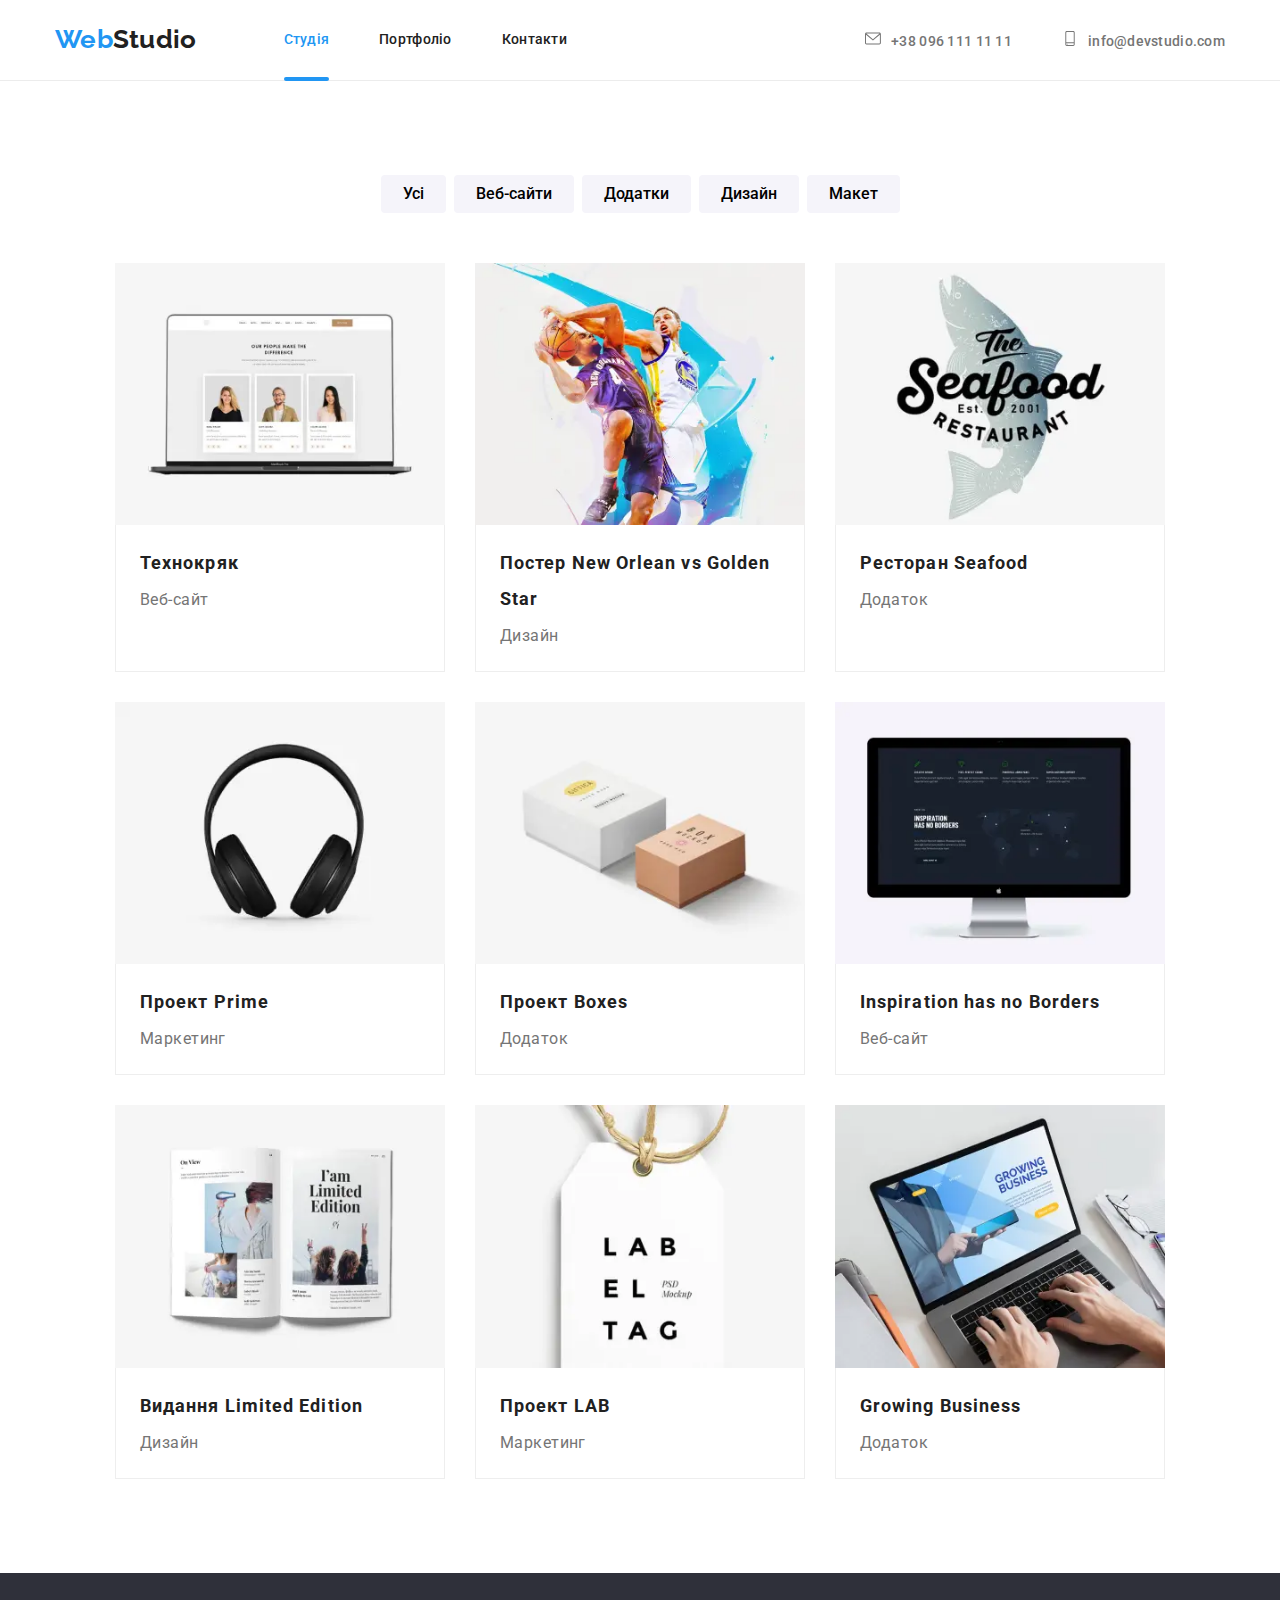
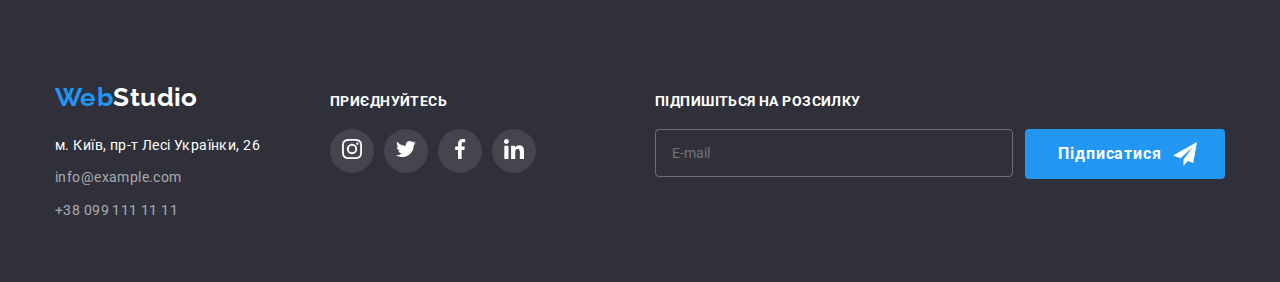
==== commit f0c7c7cd: "portfolio" ====
--- a/portfolio.html
+++ b/portfolio.html
@@ -93,10 +93,34 @@
                 </ul>
                 <h2 class="visually-hidden">Проекти</h2>
                 <ul class="projects__list list">
-                    <li>
-                        <a href="" class="projects__link link">
-                            <div class="projects__wrapper">
-                                <img src="./images/site.jpg" alt="зображення веб-сайта" width="370">
+                    <li class="projects__item">
+                        <a href="" class="projects__link link">
+                            <div class="projects__wrapper">
+                                <picture>
+                                    <!-- desktop img -->
+                                    <source
+                                        srcset="./images/adaptive/pf1-desktop.webp 1x, ./images/adaptive/pf1-desktop@2x.webp 2x"
+                                        media="(min-width: 1200px)" type="image/webp" />
+                                    <source
+                                        srcset="./images/adaptive/pf1-desctop.jpg 1x, ./images/adaptive/pf1-desctop@2x.jpg 2x"
+                                        media="(min-width: 1200px)" />
+                                    <!-- tablet img -->
+                                    <source
+                                        srcset="./images/adaptive/pf1-tablet.webp 1x, ./images/adaptive/pf1-tablet@2x.webp 2x"
+                                        media="(min-width: 768px)" type="image/webp" />
+                                    <source
+                                        srcset="./images/adaptive/pf1-tablet.jpg 1x, ./images/adaptive/pf1-tablet@2x.jpg 2x"
+                                        media="(min-width: 768px)" />
+                                    <!-- mobile -->
+                                    <source
+                                        srcset="./images/adaptive/pf1-mobile.webp 1x, ./images/adaptive/pf1-mobile@2x.webp 2x"
+                                        media="(min-width: 1200px)" type="image/webp" />
+                                    <source
+                                        srcset="./images/adaptive/pf1-mobile.jpg 1x, ./images/adaptive/pf1-mobile@2x.jpg 2x"
+                                        media="(min-width: 1200px)" />
+                                    <img src="./images/adaptive/pf1-mobile.jpg" alt="porffolio-img">
+                                </picture>
+                                <!-- <img src="./images/site.jpg" alt="зображення веб-сайта" width="370"> -->
                                 <p class="projects__overlay">Ресурс пропонує комплексні пропозиції з різним рівнем
                                     функціоналу та це дозволить відвідувачу отримати вичерпні відомості про компанію чи
                                     приватну особу. </p>
@@ -107,10 +131,33 @@
                             </div>
                         </a>
                     </li>
-                    <li>
-                        <a href="" class="projects__link link">
-                            <div class="projects__wrapper">
-                                <img src="./images/poster.jpg" alt="постер" width="370">
+                    <li class="projects__item">
+                        <a href="" class="projects__link link">
+                            <div class="projects__wrapper">
+                                <picture>
+                                    <source
+                                        srcset="./images/adaptive/pf2-desktop.webp 1x, ./images/adaptive/pf2-desktop@2x.webp 2x"
+                                        media="(min-width: 1200px)" type="image/webp" />
+                                    <source
+                                        srcset="./images/adaptive/pf2-desctop.jpg 1x, ./images/adaptive/pf2-desctop@2x.jpg 2x"
+                                        media="(min-width: 1200px)" />
+                                    <!-- tablet img -->
+                                    <source
+                                        srcset="./images/adaptive/pf2-tablet.webp 1x, ./images/adaptive/pf2-tablet@2x.webp 2x"
+                                        media="(min-width: 768px)" type="image/webp" />
+                                    <source
+                                        srcset="./images/adaptive/pf2-tablet.jpg 1x, ./images/adaptive/pf2-tablet@2x.jpg 2x"
+                                        media="(min-width: 768px)" />
+                                    <!-- mobile -->
+                                    <source
+                                        srcset="./images/adaptive/pf2-mobile.webp 1x, ./images/adaptive/pf2-mobile@2x.webp 2x"
+                                        media="(min-width: 480px)" type="image/webp" />
+                                    <source
+                                        srcset="./images/adaptive/pf2-mobile.jpg 1x, ./images/adaptive/pf2-mobile@2x.jpg 2x"
+                                        media="(min-width: 480px)" />
+                                    <img src="./images/adaptive/pf2-mobile.jpg" alt="porffolio-img">
+                                    <!-- <img src="./images/poster.jpg" alt="постер" width="370"> -->
+                                </picture>
                                 <p class="projects__overlay">Ресурс пропонує комплексні пропозиції з різним рівнем
                                     функціоналу та це дозволить відвідувачу отримати вичерпні відомості про компанію чи
                                     приватну особу. </p>
@@ -121,10 +168,33 @@
                             </div>
                         </a>
                     </li>
-                    <li>
-                        <a href="" class="projects__link link">
-                            <div class="projects__wrapper">
-                                <img src="./images/restaurant.jpg" alt="банер ресторана" width="370">
+                    <li class="projects__item">
+                        <a href="" class="projects__link link">
+                            <div class="projects__wrapper">
+                                <picture>
+                                    <source
+                                        srcset="./images/adaptive/pf3-desktop.webp 1x, ./images/adaptive/pf3-desktop@2x.webp 2x"
+                                        media="(min-width: 1200px)" type="image/webp" />
+                                    <source
+                                        srcset="./images/adaptive/pf3-desctop.jpg 1x, ./images/adaptive/pf3-desctop@2x.jpg 2x"
+                                        media="(min-width: 1200px)" />
+                                    <!-- tablet img -->
+                                    <source
+                                        srcset="./images/adaptive/pf3-tablet.webp 1x, ./images/adaptive/pf3-tablet@2x.webp 2x"
+                                        media="(min-width: 768px)" type="image/webp" />
+                                    <source
+                                        srcset="./images/adaptive/pf3-tablet.jpg 1x, ./images/adaptive/pf3-tablet@2x.jpg 2x"
+                                        media="(min-width: 768px)" />
+                                    <!-- mobile -->
+                                    <source
+                                        srcset="./images/adaptive/pf3-mobile.webp 1x, ./images/adaptive/pf3-mobile@2x.webp 2x"
+                                        media="(min-width: 480px)" type="image/webp" />
+                                    <source
+                                        srcset="./images/adaptive/pf3-mobile.jpg 1x, ./images/adaptive/pf3-mobile@2x.jpg 2x"
+                                        media="(min-width: 480px)" />
+                                    <img src="./images/adaptive/pf3-mobile.jpg" alt="porffolio-img">
+                                </picture>
+                                <!-- <img src="./images/restaurant.jpg" alt="банер ресторана" width="370"> -->
                                 <p class="projects__overlay">Ресурс пропонує комплексні пропозиції з різним рівнем
                                     функціоналу та це дозволить відвідувачу отримати вичерпні відомості про компанію чи
                                     приватну особу. </p>
@@ -135,10 +205,33 @@
                             </div>
                         </a>
                     </li>
-                    <li>
-                        <a href="" class="projects__link link">
-                            <div class="projects__wrapper">
-                                <img src="./images/prime.jpg" alt="наушники" width="370">
+                    <li class="projects__item">
+                        <a href="" class="projects__link link">
+                            <div class="projects__wrapper">
+                                <picture>
+                                    <source
+                                        srcset="./images/adaptive/pf4-desktop.webp 1x, ./images/adaptive/pf4-desktop@2x.webp 2x"
+                                        media="(min-width: 1200px)" type="image/webp" />
+                                    <source
+                                        srcset="./images/adaptive/pf4-desctop.jpg 1x, ./images/adaptive/pf4-desctop@2x.jpg 2x"
+                                        media="(min-width: 1200px)" />
+                                    <!-- tablet img -->
+                                    <source
+                                        srcset="./images/adaptive/pf4-tablet.webp 1x, ./images/adaptive/pf4-tablet@2x.webp 2x"
+                                        media="(min-width: 768px)" type="image/webp" />
+                                    <source
+                                        srcset="./images/adaptive/pf4-tablet.jpg 1x, ./images/adaptive/pf4-tablet@2x.jpg 2x"
+                                        media="(min-width: 768px)" />
+                                    <!-- mobile -->
+                                    <source
+                                        srcset="./images/adaptive/pf4-mobile.webp 1x, ./images/adaptive/pf4-mobile@2x.webp 2x"
+                                        media="(min-width: 1200px)" type="image/webp" />
+                                    <source
+                                        srcset="./images/adaptive/pf4-mobile.jpg 1x, ./images/adaptive/pf4-mobile@2x.jpg 2x"
+                                        media="(min-width: 1200px)" />
+                                    <img src="./images/adaptive/pf4-mobile.jpg" alt="porffolio-img">
+                                </picture>
+                                <!-- <img src="./images/prime.jpg" alt="наушники" width="370"> -->
                                 <p class="projects__overlay">Ресурс пропонує комплексні пропозиції з різним рівнем
                                     функціоналу та це дозволить відвідувачу отримати вичерпні відомості про компанію чи
                                     приватну особу. </p>
@@ -149,10 +242,33 @@
                             </div>
                         </a>
                     </li>
-                    <li>
-                        <a href="" class="projects__link link">
-                            <div class="projects__wrapper">
-                                <img src="./images/boxes.jpg" alt="коробки" width="370">
+                    <li class="projects__item">
+                        <a href="" class="projects__link link">
+                            <div class="projects__wrapper">
+                                <picture>
+                                    <source
+                                        srcset="./images/adaptive/pf5-desktop.webp 1x, ./images/adaptive/pf5-desktop@2x.webp 2x"
+                                        media="(min-width: 1200px)" type="image/webp" />
+                                    <source
+                                        srcset="./images/adaptive/pf5-desctop.jpg 1x, ./images/adaptive/pf5-desctop@2x.jpg 2x"
+                                        media="(min-width: 1200px)" />
+                                    <!-- tablet img -->
+                                    <source
+                                        srcset="./images/adaptive/pf5-tablet.webp 1x, ./images/adaptive/pf5-tablet@2x.webp 2x"
+                                        media="(min-width: 768px)" type="image/webp" />
+                                    <source
+                                        srcset="./images/adaptive/pf5-tablet.jpg 1x, ./images/adaptive/pf5-tablet@2x.jpg 2x"
+                                        media="(min-width: 768px)" />
+                                    <!-- mobile -->
+                                    <source
+                                        srcset="./images/adaptive/pf5-mobile.webp 1x, ./images/adaptive/pf5-mobile@2x.webp 2x"
+                                        media="(min-width: 480px)" type="image/webp" />
+                                    <source
+                                        srcset="./images/adaptive/pf5-mobile.jpg 1x, ./images/adaptive/pf5-mobile@2x.jpg 2x"
+                                        media="(min-width: 480px)" />
+                                    <img src="./images/adaptive/pf5-mobile.jpg" alt="porffolio-img">
+                                </picture>
+                                <!-- <img src="./images/boxes.jpg" alt="коробки" width="370"> -->
                                 <p class="projects__overlay">Ресурс пропонує комплексні пропозиції з різним рівнем
                                     функціоналу та це дозволить відвідувачу отримати вичерпні відомості про компанію чи
                                     приватну особу. </p>
@@ -163,10 +279,33 @@
                             </div>
                         </a>
                     </li>
-                    <li>
-                        <a href="" class="projects__link link">
-                            <div class="projects__wrapper">
-                                <img src="./images/screen.jpg" alt="монитор" width="370">
+                    <li class="projects__item">
+                        <a href="" class="projects__link link">
+                            <div class="projects__wrapper">
+                                <picture>
+                                    <source
+                                        srcset="./images/adaptive/pf6-desktop.webp 1x, ./images/adaptive/pf6-desktop@2x.webp 2x"
+                                        media="(min-width: 1200px)" type="image/webp" />
+                                    <source
+                                        srcset="./images/adaptive/pf6-desctop.jpg 1x, ./images/adaptive/pf6-desctop@2x.jpg 2x"
+                                        media="(min-width: 1200px)" />
+                                    <!-- tablet img -->
+                                    <source
+                                        srcset="./images/adaptive/pf6-tablet.webp 1x, ./images/adaptive/pf6-tablet@2x.webp 2x"
+                                        media="(min-width: 768px)" type="image/webp" />
+                                    <source
+                                        srcset="./images/adaptive/pf6-tablet.jpg 1x, ./images/adaptive/pf6-tablet@2x.jpg 2x"
+                                        media="(min-width: 768px)" />
+                                    <!-- mobile -->
+                                    <source
+                                        srcset="./images/adaptive/pf6-mobile.webp 1x, ./images/adaptive/pf6-mobile@2x.webp 2x"
+                                        media="(min-width: 480px)" type="image/webp" />
+                                    <source
+                                        srcset="./images/adaptive/pf6-mobile.jpg 1x, ./images/adaptive/pf6-mobile@2x.jpg 2x"
+                                        media="(min-width: 480px)" />
+                                    <img src="./images/adaptive/pf6-mobile.jpg" alt="porffolio-img">
+                                </picture>
+                                <!-- <img src="./images/screen.jpg" alt="монитор" width="370"> -->
                                 <p class="projects__overlay">Ресурс пропонує комплексні пропозиції з різним рівнем
                                     функціоналу та це дозволить відвідувачу отримати вичерпні відомості про компанію чи
                                     приватну особу. </p>
@@ -177,10 +316,33 @@
                             </div>
                         </a>
                     </li>
-                    <li>
-                        <a href="" class="projects__link link">
-                            <div class="projects__wrapper">
-                                <img src="./images/book.jpg" alt="книга" width="370">
+                    <li class="projects__item">
+                        <a href="" class="projects__link link">
+                            <div class="projects__wrapper">
+                                <picture>
+                                    <source
+                                        srcset="./images/adaptive/pf7-desktop.webp 1x, ./images/adaptive/pf7-desktop@2x.webp 2x"
+                                        media="(min-width: 1200px)" type="image/webp" />
+                                    <source
+                                        srcset="./images/adaptive/pf7-desctop.jpg 1x, ./images/adaptive/pf7-desctop@2x.jpg 2x"
+                                        media="(min-width: 1200px)" />
+                                    <!-- tablet img -->
+                                    <source
+                                        srcset="./images/adaptive/pf7-tablet.webp 1x, ./images/adaptive/pf7-tablet@2x.webp 2x"
+                                        media="(min-width: 768px)" type="image/webp" />
+                                    <source
+                                        srcset="./images/adaptive/pf7-tablet.jpg 1x, ./images/adaptive/pf7-tablet@2x.jpg 2x"
+                                        media="(min-width: 768px)" />
+                                    <!-- mobile -->
+                                    <source
+                                        srcset="./images/adaptive/pf7-mobile.webp 1x, ./images/adaptive/pf7-mobile@2x.webp 2x"
+                                        media="(min-width: 480px)" type="image/webp" />
+                                    <source
+                                        srcset="./images/adaptive/pf7-mobile.jpg 1x, ./images/adaptive/p72-mobile@2x.jpg 2x"
+                                        media="(min-width: 480px)" />
+                                    <img src="./images/adaptive/pf7-mobile.jpg" alt="porffolio-img">
+                                </picture>
+                                <!-- <img src="./images/book.jpg" alt="книга" width="370"> -->
                                 <p class="projects__overlay">Ресурс пропонує комплексні пропозиції з різним рівнем
                                     функціоналу та це дозволить відвідувачу отримати вичерпні відомості про компанію чи
                                     приватну особу. </p>
@@ -191,10 +353,33 @@
                             </div>
                         </a>
                     </li>
-                    <li>
-                        <a href="" class="projects__link link">
-                            <div class="projects__wrapper">
-                                <img src="./images/label.jpg" alt="этикетка" width="370">
+                    <li class="projects__item">
+                        <a href="" class="projects__link link">
+                            <div class="projects__wrapper">
+                                <picture>
+                                    <source
+                                        srcset="./images/adaptive/pf8-desktop.webp 1x, ./images/adaptive/pf8-desktop@2x.webp 2x"
+                                        media="(min-width: 1200px)" type="image/webp" />
+                                    <source
+                                        srcset="./images/adaptive/pf8-desctop.jpg 1x, ./images/adaptive/pf8-desctop@2x.jpg 2x"
+                                        media="(min-width: 1200px)" />
+                                    <!-- tablet img -->
+                                    <source
+                                        srcset="./images/adaptive/pf8-tablet.webp 1x, ./images/adaptive/pf8-tablet@2x.webp 2x"
+                                        media="(min-width: 768px)" type="image/webp" />
+                                    <source
+                                        srcset="./images/adaptive/pf8-tablet.jpg 1x, ./images/adaptive/pf8-tablet@2x.jpg 2x"
+                                        media="(min-width: 768px)" />
+                                    <!-- mobile -->
+                                    <source
+                                        srcset="./images/adaptive/pf8-mobile.webp 1x, ./images/adaptive/pf8-mobile@2x.webp 2x"
+                                        media="(min-width: 480px)" type="image/webp" />
+                                    <source
+                                        srcset="./images/adaptive/pf8-mobile.jpg 1x, ./images/adaptive/pf8-mobile@2x.jpg 2x"
+                                        media="(min-width: 480px)" />
+                                    <img src="./images/adaptive/pf8-mobile.jpg" alt="porffolio-img">
+                                </picture>
+                                <!-- <img src="./images/label.jpg" alt="этикетка" width="370"> -->
                                 <p class="projects__overlay">Ресурс пропонує комплексні пропозиції з різним рівнем
                                     функціоналу та це дозволить відвідувачу отримати вичерпні відомості про компанію чи
                                     приватну особу. </p>
@@ -205,10 +390,33 @@
                             </div>
                         </a>
                     </li>
-                    <li>
-                        <a href="" class="projects__link link">
-                            <div class="projects__wrapper">
-                                <img src="./images/notebook.jpg" alt="ноутбук" width="370">
+                    <li class="projects__item">
+                        <a href="" class="projects__link link">
+                            <div class="projects__wrapper">
+                                <picture>
+                                    <source
+                                        srcset="./images/adaptive/pf9-desktop.webp 1x, ./images/adaptive/pf9-desktop@2x.webp 2x"
+                                        media="(min-width: 1200px)" type="image/webp" />
+                                    <source
+                                        srcset="./images/adaptive/pf9-desctop.jpg 1x, ./images/adaptive/pf9-desctop@2x.jpg 2x"
+                                        media="(min-width: 1200px)" />
+                                    <!-- tablet img -->
+                                    <source
+                                        srcset="./images/adaptive/pf9-tablet.webp 1x, ./images/adaptive/pf9-tablet@2x.webp 2x"
+                                        media="(min-width: 768px)" type="image/webp" />
+                                    <source
+                                        srcset="./images/adaptive/pf9-tablet.jpg 1x, ./images/adaptive/pf9-tablet@2x.jpg 2x"
+                                        media="(min-width: 768px)" />
+                                    <!-- mobile -->
+                                    <source
+                                        srcset="./images/adaptive/pf9-mobile.webp 1x, ./images/adaptive/pf9-mobile@2x.webp 2x"
+                                        media="(min-width: 480px)" type="image/webp" />
+                                    <source
+                                        srcset="./images/adaptive/pf9-mobile.jpg 1x, ./images/adaptive/pf9-mobile@2x.jpg 2x"
+                                        media="(min-width: 480px)" />
+                                    <img src="./images/adaptive/pf9-mobile.jpg" alt="porffolio-img">
+                                </picture>
+                                <!-- <img src="./images/notebook.jpg" alt="ноутбук" width="370"> -->
                                 <p class="projects__overlay">Ресурс пропонує комплексні пропозиції з різним рівнем
                                     функціоналу та це дозволить відвідувачу отримати вичерпні відомості про компанію чи
                                     приватну особу. </p>
@@ -245,7 +453,7 @@
                     <ul class="socialmedia-list list">
                         <li class="socialmedia-list__item footer-page">
                             <a class="socialmedia__link link">
-                                <svg lang="en" aria-level="icon instagram" class="socialmedia-list__footer-icon"
+                                <svg lang="en" aria-label="icon instagram" class="socialmedia-list__footer-icon"
                                     width="20" height="20">
                                     <use href="./images/icons.svg#icon-instagram"></use>
                                 </svg>
@@ -253,7 +461,7 @@
                         </li>
                         <li class="socialmedia-list__item footer-page">
                             <a class="socialmedia__link link">
-                                <svg lang="en" aria-level="icon twitter" class="socialmedia-list__footer-icon"
+                                <svg lang="en" aria-label="icon twitter" class="socialmedia-list__footer-icon"
                                     width="20" height="20">
                                     <use href="./images/icons.svg#icon-twitter"></use>
                                 </svg>
@@ -261,7 +469,7 @@
                         </li>
                         <li class="socialmedia-list__item footer-page">
                             <a class="socialmedia__link link">
-                                <svg lang="en" aria-level="icon facebook" class="socialmedia-list__footer-icon"
+                                <svg lang="en" aria-label="icon facebook" class="socialmedia-list__footer-icon"
                                     width="20" height="20">
                                     <use href="./images/icons.svg#icon-facebook"></use>
                                 </svg>
@@ -269,7 +477,7 @@
                         </li>
                         <li class="socialmedia-list__item footer-page">
                             <a class="socialmedia__link link">
-                                <svg lang="en" aria-level="icon linkedin" class="socialmedia-list__footer-icon"
+                                <svg lang="en" aria-label="icon linkedin" class="socialmedia-list__footer-icon"
                                     width="20" height="20">
                                     <use href="./images/icons.svg#icon-linkedin"></use>
                                 </svg>
@@ -280,7 +488,7 @@
                 <div class="footer__form-wrapper">
                     <p class="footer__title">Підпишіться на розсилку</p>
                     <form class="footer__form">
-                        <label name="user_email">
+                        <label class="user_email">
                             <input type="email" placeholder="E-mail" class="footer__input">
                         </label>
                         <button type="submit" class="button">Підписатися <svg class="footer__icon-send" width="24"
--- a/css/main.min.css
+++ b/css/main.min.css
@@ -1 +1 @@
-:root{--accent-color: #2196f3;--accent-btn-color: #188ce8;--text: #757575;--white: #ffffff;--maine: #212121;--background-secondary-color: #f5f4fa;--primery-font-family: Roboto, sans-serif;--background-color-dark: #2f303a;--header-border: #ececec;--border-color: #eeeeee;--bgc: #afb1b8;--transition-time: 250ms;--transition-timing-function: cubic-bezier(0.4, 0, 0.2, 1)}body{font-family:var(--primery-font-family);color:var(--text);background-color:var(--white);font-size:14px;letter-spacing:.03em}h1,h2,h3,h4,p{margin-top:0;margin-bottom:0}ul,ol{margin-top:0;margin-bottom:0;padding-left:0}img{display:block;max-width:100%;height:auto}button,a{cursor:pointer}.link{text-decoration:none}.list{list-style:none;padding:0;margin:0}.section{padding-top:94px;padding-bottom:94px}.container{padding-left:15px;padding-right:15px}@media screen and (min-width: 480px){.container{width:480px;margin-left:auto;margin-right:auto}}@media screen and (min-width: 768px){.container{width:768px}}@media screen and (min-width: 1200px){.container{width:1200px}}.visually-hidden{position:absolute;white-space:nowrap;width:1px;height:1px;overflow:hidden;border:0;padding:0;clip:rect(0 0 0 0);clip-path:inset(50%);margin:-1px}.button{font-family:var(--primery-font-family);background-color:var(--accent-color);color:var(--white);border:var(--accent-color);border-radius:4px;padding:10px 32px;letter-spacing:.06em;font-size:16px;font-weight:700;line-height:1.875;transition:background-color var(--transition-time) var(--transition-timing-function)}.button:hover,.button:focus{background-color:var(--accent-btn-color)}.is-hidden{opacity:0;visibility:hidden;pointer-events:none}.logo-header{font-size:26px;font-weight:700;line-height:1.1923076923;margin:24px 93px 25px auto;font-family:"Raleway";color:var(--accent-color)}.logo-header span{font-size:26px;font-weight:700;line-height:1.1923076923;font-family:"Raleway";color:var(--maine)}@media screen and (min-width: 468px){.logo-header{margin-right:87px}}.header{border-bottom:1px solid var(--header-border)}@media screen and (max-width: 767px){.header_container{display:flex;align-items:center;justify-content:space-between}.header{padding-top:16px;padding-bottom:16px}.mobile-contacts-menu.list{display:flex;margin-left:auto;column-gap:50px}}@media screen and (min-width: 768px){.mobile-menu{display:none}.mobile-modal__close-btn{display:none}.open-mobile-menu-btn{display:none}.mobile-modal__close-btn{display:none}.header>.container{display:flex;align-items:center}.navigation{display:flex;color:var(--maine);font-weight:500;line-height:1.14;letter-spacing:.02em;transition:color var(--transition-time) var(--transition-timing-function)}.navigation__list.list{display:flex;column-gap:50px}.navigation__item{position:relative}.current::after{display:inline-block;position:absolute;left:0;bottom:-1px;content:" ";width:100%;height:4px;border-radius:2px;background-color:var(--accent-color)}.contacts-menu{margin-left:auto;font-weight:500;letter-spacing:.02em;line-height:1.14;transition:color var(--transition-time) var(--transition-timing-function)}.contacts-menu.link{display:flex;align-items:center;justify-content:center;padding-top:32px;padding-bottom:32px}.contacts-menu:hover,.contacts-menu:focus{color:var(--accent-color)}.nav-contact{color:var(--text)}.navigation.link{display:block;padding-top:32px;padding-bottom:32px}.navigation:hover,.navigation:focus{color:var(--accent-color)}.nav-icon{margin-right:10px;fill:var(--text);transition:fill var(--transition-time) var(--transition-timing-function)}.nav-contact:hover .nav-icon,.nav-contact:focus .nav-icon{fill:var(--accent-color)}.navigation.current{color:var(--accent-color)}}@media screen and (min-width: 1200px){.contacts-menu.list{display:flex;margin-left:auto;column-gap:50px}}@media screen and (max-width: 767px){.navigation__list{display:none}.contacts-menu{display:none}.mobile-menu__container{position:relative;padding-left:40px}.mobile-menu.is-open{padding-bottom:48px;opacity:1;visibility:visible;pointer-events:auto}.mobile-menu{position:fixed;top:0;left:0;width:100%;height:100%;z-index:100;background-color:var(--white);opacity:0;visibility:hidden;pointer-events:none;transition:opacity var(--transition-time) var(--transition-timing-function)}.mobile-modal__close-btn{display:flex;position:absolute;top:21px;right:15px;justify-content:center;align-items:center;padding:0;line-height:0;border:none;background-color:rgba(0,0,0,0)}.mobile-modal__close-btn:hover{fill:var(--accent-color)}.mobile-modal__icon-close{width:30px;height:30px}.open-mobile-menu-btn{border:none;background-color:rgba(0,0,0,0);padding:0;line-height:0}.open-mobile-menu-btn__icon{width:40px;height:40px}.mobile-navigation__list{padding-top:48px;margin-bottom:302px}.mobile-navigation__link{font-size:40px;font-weight:500;line-height:1.175;letter-spacing:.02em;text-align:left;color:var(--maine)}.mobile-navigation__link:hover,.mobile-navigation__link:focus{color:var(--accent-color)}.mobile-navigation__link.current{color:var(--accent-color)}.mobile-navigation__item:not(:last-child){padding-bottom:32px}.mobile-contacts__menu{margin-bottom:64px}.mobile-contacts__link{font-size:30px;font-weight:400;line-height:1.3333333333;letter-spacing:.02em;text-align:left;color:var(--maine)}.mobile-contacts__link:not(:last-child){padding-bottom:32px}.mobile-contacts__link:hover,.mobile-contacts__link:focus{color:var(--accent-color)}.mobile-contacts__item:not(:last-child){padding-bottom:32px}.social-media{display:flex;column-gap:10px}.social-media__link{font-size:18px;font-weight:500;line-height:1.2222222222;letter-spacing:.02em;text-align:left;color:var(--accent-color)}.social-media__item:not(:last-child){border-right:1px solid rgba(33,33,33,.2);padding-right:10px}}.hero__title{color:var(--white);margin:0 auto;text-transform:uppercase;margin-bottom:30px;letter-spacing:.06em;font-size:26px;font-weight:900;line-height:1.6153846154;width:360px}.hero{margin-left:auto;margin-right:auto;background-color:#c4c4c4;text-align:center;background-image:linear-gradient(rgba(47, 48, 58, 0.4), rgba(47, 48, 58, 0.4)),url("/images/adaptive/hero-img-mobile.jpg");background-position:center;background-size:cover;max-width:1600px}@media screen and (min-device-pixel-ratio: 2)and (max-width: 767px),screen and (min-resolution: 192dpi)and (max-width: 767px),screen and (min-resolution: 2dppx)and (max-width: 767px){.hero{background-image:linear-gradient(rgba(47, 48, 58, 0.4), rgba(47, 48, 58, 0.4)),url("/images/adaptive/hero-img-mobile@2x.jpg")}}@media screen and (min-width: 768px){.hero{background-image:linear-gradient(rgba(47, 48, 58, 0.4), rgba(47, 48, 58, 0.4)),url("/images/adaptive/hero-img-tablet.jpg");padding:118px 0}.hero__title{font-size:26px;font-weight:900;line-height:1.6153846154;width:360px}}@media screen and (min-device-pixel-ratio: 2)and (min-width: 768px),screen and (min-resolution: 192dpi)and (min-width: 768px),screen and (min-resolution: 2dppx)and (min-width: 768px){.hero{background-image:linear-gradient(rgba(47, 48, 58, 0.4), rgba(47, 48, 58, 0.4)),url("/images/adaptive/hero-img-tablet@2x.jpg")}}@media screen and (min-width: 1200px){.hero{background-image:linear-gradient(rgba(47, 48, 58, 0.4), rgba(47, 48, 58, 0.4)),url("/images/adaptive/hero-img-desktop.jpg");padding:200px 0}.hero__title{width:696px;font-size:44px;font-weight:900;line-height:1.3636363636}}@media screen and (min-device-pixel-ratio: 2)and (min-width: 1200px),screen and (min-resolution: 192dpi)and (min-width: 1200px),screen and (min-resolution: 2dppx)and (min-width: 1200px){.hero{background-image:linear-gradient(rgba(47, 48, 58, 0.4), rgba(47, 48, 58, 0.4)),url("/images/adaptive/hero-img-desktop@2x.jpg")}}.features{padding-bottom:0}.features-title{font-size:14px;font-weight:700;line-height:1.1428571429;text-transform:uppercase;margin-bottom:10px;color:var(--maine)}.icon-wrapper{display:flex;align-items:center;justify-content:center;height:120px;border-radius:4px;margin-bottom:30px;background-color:var(--background-secondary-color)}.features-text{line-height:1.7;color:var(--text)}@media screen and (min-width: 480px){.icon-wrapper{display:flex;align-items:center;justify-content:center;width:270px;width:100%}.features-text{width:100%;margin-bottom:10px}}@media screen and (min-width: 768px){.features-list{display:flex;flex-direction:row;flex-wrap:wrap;gap:30px}.icon-wrapper{width:354px}.features-text{width:354px}}@media screen and (min-width: 1200px){.features-list{display:flex;gap:30px}.features-text{line-height:1.7;width:270px;color:var(--text)}.icon-wrapper{width:270px}}@media screen and (max-width: 1199px){.examples{display:none}}.examples-title{font-size:36px;font-weight:700;line-height:1.1666666667;color:var(--maine);text-align:center;margin-bottom:50px}.examples-list.list{position:relative;display:flex;column-gap:30px}.examples-img-item{position:relative}.overlay-text{position:absolute;bottom:20px;left:50%;transform:translate(-50%, -50%);text-transform:uppercase;font-weight:700;text-align:center;color:var(--white);z-index:4}.examples-overlay{position:absolute;width:100%;height:70px;bottom:0px;background-color:rgba(47,48,58,.8)}.team{background-color:var(--background-secondary-color)}.team__title{font-size:36px;font-weight:700;line-height:1.1666666667;margin-bottom:50px;color:var(--maine);text-align:center;color:var(--maine)}.team__member{margin-bottom:10px;text-align:center;font-size:16px;font-weight:500;line-height:1.19;color:var(--maine)}.team__position{margin-bottom:16px;text-align:center;font-weight:400;font-size:16px;line-height:1.19}.team__img{margin-bottom:30px}.team__card{background-color:var(--white);box-shadow:0px 1px 3px rgba(0,0,0,.12),0px 1px 1px rgba(0,0,0,.14),0px 2px 1px rgba(0,0,0,.2);border-radius:0px 0px 4px 4px}@media screen and (min-width: 480px){.team__title{font-size:28px;font-weight:700;line-height:1.1785714286;margin-bottom:30px;text-align:center}}@media screen and (min-width: 768px){.team__list.list{display:flex;flex-wrap:wrap;gap:30px}}@media screen and (min-width: 1200px){.team__list.list{display:flex;column-gap:30px}.team__title{font-size:36px;font-weight:700;line-height:1.1666666667}}.socialmedia-list{display:flex;justify-content:center;align-items:center;column-gap:10px;margin-bottom:30px}.socialmedia-list__icon{fill:var(--bgc);background-color:rgba(0,0,0,0)}.socialmedia-list__item:hover .socialmedia-list__icon,.socialmedia-list__item:focus .socialmedia-list__icon{fill:var(--white)}.socialmedia-list__item{display:flex;align-items:center;justify-content:center;width:44px;height:44px;border-radius:50%;background-color:rgba(0,0,0,0);transition:background-color var(--transition-time) var(--transition-timing-function),fill var(--transition-time) var(--transition-timing-function)}.socialmedia-list__item:hover,.socialmedia-list__item:focus{background-color:var(--accent-color)}.clients__title{font-size:28px;font-weight:700;line-height:1.1785714286;text-align:center;margin-bottom:50px;color:var(--maine)}.clients__list{display:flex;align-items:center;justify-content:center;column-gap:30px}.clients__item{display:flex;align-items:center;justify-content:center;height:92px;border:1px solid var(--bgc);border-radius:4px;background-color:var(--white);transition:border var(--transition-time) var(--transition-timing-function)}.clients__item:hover,.clients__item:focus{border:1px solid var(--accent-color)}.clients__logo{fill:var(--bgc);transition:fill var(--transition-time) var(--transition-timing-function)}.clients__item:hover .clients__logo,.clients__item:focus .clients__logo{fill:var(--accent-color)}@media screen and (min-width: 480px){.clients__list.list{display:flex;flex-wrap:wrap;gap:30px}.clients__item{width:210px}}@media screen and (min-width: 768px){.clients__list.list{display:flex;column-gap:30px}.clients__item{width:226px}}@media screen and (min-width: 1200px){.clients__item{width:170px}.clients__title{font-size:36px;font-weight:700;line-height:1.1666666667}}.footer{padding:60px 0;background-color:var(--background-color-dark)}.footer .container{display:flex;align-items:baseline}.footer>.container .footer__logo{font-size:26px;font-weight:700;line-height:1.1923076923;font-family:"Raleway",sans-serif;color:var(--accent-color);transition:color var(--transition-time) var(--transition-timing-function)}.footer__left{margin-right:70px}.footer__form-wrapper{margin-left:auto}.adress_list{font-style:normal;line-height:1.71;color:var(--white)}.address__location{display:inline-block;margin-bottom:9px;line-height:24px;color:var(--white);transition:color var(--transition-time) var(--transition-timing-function)}.address__contact{color:rgba(255,255,255,.6);transition:color var(--transition-time) var(--transition-timing-function)}.address__item{margin-bottom:9px}.address :hover,.address :focus{color:var(--accent-color)}.footer__title{font-size:14px;font-weight:700;line-height:1.1428571429;text-transform:uppercase;margin-bottom:20px;color:var(--white)}.socialmedia-list__item.footer-page{background-color:rgba(255,255,255,.1)}.socialmedia-list__footer-icon{fill:var(--white);transition:background-color var(--transition-time) var(--transition-timing-function)}.socialmedia-list__item.footer-page:hover,.socialmedia-list__item.footer-page:focus{background-color:var(--accent-color)}.footer__right>.socialmedia-list{margin-bottom:0}.footer__input{display:block;width:358px;padding-top:15px;padding-left:16px;padding-bottom:15px;border:1px solid rgba(255,255,255,.3);border-radius:4px;margin-right:12px;background-color:rgba(0,0,0,0);color:var(--white)}.footer__form>.button{padding-right:62px}.footer__form{position:relative;display:flex}.footer__icon-send{position:absolute;bottom:13px;right:28px}.footer__logo span{font-size:26px;font-weight:700;line-height:1.1923076923;font-family:"Raleway";color:var(--white);transition:color var(--transition-time) var(--transition-timing-function)}.footer__logo.link{display:inline-block;margin-bottom:20px}.footer__logo:hover,.footer__logo:focus{color:var(--accent-color)}.footer__logo>span:hover,.footer__logo>span:focus{color:var(--accent-color)}.backdrop{position:fixed;top:0;left:0;width:100%;height:100%;z-index:100;background:rgba(0,0,0,.2);transition:opacity 400ms ease-in,visibility 400ms ease-in}.modal{position:absolute;top:50%;left:50%;transform:translate(-50%, -50%);padding:40px;width:528px;height:581px;border-radius:4px;box-shadow:0px 1px 3px rgba(0,0,0,.12),0px 1px 1px rgba(0,0,0,.14),0px 2px 1px rgba(0,0,0,.2);background-color:var(--white)}.modal-close-btn{display:flex;position:absolute;top:8px;right:8px;justify-content:center;align-items:center;padding:0;width:30px;height:30px;border-radius:50%;border:1px solid rgba(0,0,0,.1);background-color:rgba(0,0,0,0)}.modal-close-btn:hover{fill:var(--accent-color)}.modal-form-title{font-weight:700;font-size:20px;line-height:1.15;text-align:center;color:var(--maine);margin-bottom:12px;text-align:center}.form-label{display:block;margin-bottom:4px}.modal-form-input{display:block;width:100%;height:40px;font:inherit;margin:0 auto;margin-bottom:10px;padding-left:42px;border:1px solid rgba(33,33,33,.2);border-radius:4px;cursor:pointer;transition:border-color var(--transition-time) var(--transition-timing-function)}.modal-form-input:focus{border-color:var(--accent-color);outline:none}.modal-form-label-desc{display:block;margin-bottom:4px;font-size:12px;line-height:1.16;letter-spacing:.01em;color:#757575}.textarea{width:100%;height:120px;resize:none;padding:12px 16px;margin-bottom:20px;color:#000}.textarea::placeholder{font-size:12px;line-height:1.16;letter-spacing:.01em;color:rgba(117,117,117,.5)}.modal-form-input-wrapper{position:relative;display:block}.modal-form-checkbox-desc{position:relative;margin-bottom:30px}.modal-terms-field{position:relative}.form-icon{position:absolute;top:50%;transform:translateY(-50%);left:7px;transition:fill var(--transition-time) var(--transition-timing-function)}.modal-form-input:focus+.form-icon{fill:var(--accent-color)}.modal-form-checkbox-field{display:flex;align-items:center;justify-content:center;margin-bottom:30px;line-height:1.71}.form-icon-checkbox{width:16px;height:15px;border:2px solid var(--maine);cursor:pointer;border-radius:3px;margin-right:7px;fill:rgba(0,0,0,0)}.modal-form-checkbox:checked+.form-icon-checkbox{background-color:var(--accent-color);border:none}.modal-form-checkbox:checked+.form-icon-checkbox{box-shadow:0 0 0 2px rgba(0,0,255,.5)}.form-icon-checkbox-icon{display:none;fill:var(--transition-timing-function)}.modal-form-checkbox:checked+.form-icon-checkbox>.form-icon-checkbox-icon{display:block}.modal-form-checkbox{position:absolute;appearance:none}.modal-terms{color:var(--accent-color)}.button.form{display:block;margin-left:auto;margin-right:auto;box-shadow:0px 4px 4px rgba(0,0,0,.15)}@media screen and (max-width: 769px){.modal{width:450px;height:609px}.modal-form-checkbox-field{font-size:12px;font-weight:400;line-height:1.1666666667}.modal-terms{font-size:12px;font-weight:400;line-height:1.1666666667}}.projects{background-color:var(--white)}.projects__list{display:flex;justify-content:center;flex-wrap:wrap;gap:30px}.projects__link{display:block;transition:box-shadow var(--transition-time) var(--transition-timing-function)}.projects__link:hover,.projects__link:focus{box-shadow:0px 1px 1px rgba(0,0,0,.12),0px 4px 4px rgba(0,0,0,.06),1px 4px 6px rgba(0,0,0,.16)}.projects__wrapper{position:relative;overflow:hidden}.projects__overlay{font-size:18px;font-weight:400;line-height:1.5555555556;position:absolute;text-align:left;overflow:auto;width:100%;height:100%;top:0;left:0;padding:63px 24px;transform:translateY(100%);transition:transform var(--transition-time) var(--transition-timing-function);color:var(--white);background-color:rgba(33,150,243,.9)}.projects__link:hover .projects__overlay,.projects__link:focus .projects__overlay{transform:translate(0)}.projects__buttons-filter-item{font-size:16px;font-weight:500;line-height:1.625;font-family:var(--primery-font-family);border:0;border-radius:4px;padding:6px 22px;text-align:center;background-color:var(--background-secondary-color);transition:color var(--transition-time) var(--transition-timing-function),background-color var(--transition-time) var(--transition-timing-function)}.projects__buttons-filter-item:hover,.projects__buttons-filter-item:focus{color:var(--white);background-color:var(--accent-color)}.projects__buttons-filter.list{display:flex;justify-content:center;column-gap:8px;margin-bottom:50px}.projects__title{font-size:18px;font-weight:700;line-height:2;margin-bottom:4px;color:var(--maine);letter-spacing:.06em}.projects__text{font-size:16px;font-weight:400;line-height:1.875;color:var(--text)}.project__description{border-left:1px solid var(--border-color);border-right:1px solid var(--border-color);border-bottom:1px solid var(--border-color);padding:20px 24px}/*# sourceMappingURL=main.min.css.map */+:root{--accent-color: #2196f3;--accent-btn-color: #188ce8;--text: #757575;--white: #ffffff;--maine: #212121;--background-secondary-color: #f5f4fa;--primery-font-family: Roboto, sans-serif;--background-color-dark: #2f303a;--header-border: #ececec;--border-color: #eeeeee;--bgc: #afb1b8;--transition-time: 250ms;--transition-timing-function: cubic-bezier(0.4, 0, 0.2, 1)}body{font-family:var(--primery-font-family);color:var(--text);background-color:var(--white);font-size:14px;letter-spacing:.03em}h1,h2,h3,h4,p{margin-top:0;margin-bottom:0}ul,ol{margin-top:0;margin-bottom:0;padding-left:0}img{display:block;max-width:100%;height:auto}button,a{cursor:pointer}.link{text-decoration:none}.list{list-style:none;padding:0;margin:0}.section{padding-top:94px;padding-bottom:94px}.container{padding-left:15px;padding-right:15px}@media screen and (min-width: 480px){.container{width:480px;margin-left:auto;margin-right:auto}}@media screen and (min-width: 768px){.container{width:768px}}@media screen and (min-width: 1200px){.container{width:1200px}}.visually-hidden{position:absolute;white-space:nowrap;width:1px;height:1px;overflow:hidden;border:0;padding:0;clip:rect(0 0 0 0);clip-path:inset(50%);margin:-1px}.button{font-family:var(--primery-font-family);background-color:var(--accent-color);color:var(--white);border:var(--accent-color);border-radius:4px;padding:10px 32px;letter-spacing:.06em;font-size:16px;font-weight:700;line-height:1.875;transition:background-color var(--transition-time) var(--transition-timing-function)}.button:hover,.button:focus{background-color:var(--accent-btn-color)}.is-hidden{opacity:0;visibility:hidden;pointer-events:none}.logo-header{font-size:26px;font-weight:700;line-height:1.1923076923;margin:24px 93px 25px auto;font-family:"Raleway";color:var(--accent-color)}.logo-header span{font-size:26px;font-weight:700;line-height:1.1923076923;font-family:"Raleway";color:var(--maine)}@media screen and (min-width: 468px){.logo-header{margin-right:87px}}.header{border-bottom:1px solid var(--header-border)}@media screen and (max-width: 767px){.header_container{display:flex;align-items:center;justify-content:space-between}.header{padding-top:16px;padding-bottom:16px}.mobile-contacts-menu.list{display:flex;margin-left:auto;column-gap:50px}}@media screen and (min-width: 768px){.mobile-menu{display:none}.mobile-modal__close-btn{display:none}.open-mobile-menu-btn{display:none}.mobile-modal__close-btn{display:none}.header>.container{display:flex;align-items:center}.navigation{display:flex;color:var(--maine);font-weight:500;line-height:1.14;letter-spacing:.02em;transition:color var(--transition-time) var(--transition-timing-function)}.navigation__list.list{display:flex;column-gap:50px}.navigation__item{position:relative}.current::after{display:inline-block;position:absolute;left:0;bottom:-1px;content:" ";width:100%;height:4px;border-radius:2px;background-color:var(--accent-color)}.contacts-menu{margin-left:auto;font-weight:500;letter-spacing:.02em;line-height:1.14;transition:color var(--transition-time) var(--transition-timing-function)}.contacts-menu.link{display:flex;align-items:center;justify-content:center;padding-top:32px;padding-bottom:32px}.contacts-menu:hover,.contacts-menu:focus{color:var(--accent-color)}.nav-contact{color:var(--text)}.navigation.link{display:block;padding-top:32px;padding-bottom:32px}.navigation:hover,.navigation:focus{color:var(--accent-color)}.nav-icon{margin-right:10px;fill:var(--text);transition:fill var(--transition-time) var(--transition-timing-function)}.nav-contact:hover .nav-icon,.nav-contact:focus .nav-icon{fill:var(--accent-color)}.navigation.current{color:var(--accent-color)}}@media screen and (min-width: 1200px){.contacts-menu.list{display:flex;margin-left:auto;column-gap:50px}}@media screen and (max-width: 767px){.navigation__list{display:none}.contacts-menu{display:none}.mobile-menu__container{position:relative;padding-left:40px}.mobile-menu.is-open{padding-bottom:48px;opacity:1;visibility:visible;pointer-events:auto}.mobile-menu{position:fixed;top:0;left:0;width:100%;height:100%;z-index:100;background-color:var(--white);opacity:0;visibility:hidden;pointer-events:none;transition:opacity var(--transition-time) var(--transition-timing-function)}.mobile-modal__close-btn{display:flex;position:absolute;top:21px;right:15px;justify-content:center;align-items:center;padding:0;line-height:0;border:none;background-color:rgba(0,0,0,0)}.mobile-modal__close-btn:hover{fill:var(--accent-color)}.mobile-modal__icon-close{width:30px;height:30px}.open-mobile-menu-btn{border:none;background-color:rgba(0,0,0,0);padding:0;line-height:0}.open-mobile-menu-btn__icon{width:40px;height:40px}.mobile-navigation__list{padding-top:48px;margin-bottom:302px}.mobile-navigation__link{font-size:40px;font-weight:500;line-height:1.175;letter-spacing:.02em;text-align:left;color:var(--maine)}.mobile-navigation__link:hover,.mobile-navigation__link:focus{color:var(--accent-color)}.mobile-navigation__link.current{color:var(--accent-color)}.mobile-navigation__item:not(:last-child){padding-bottom:32px}.mobile-contacts__menu{margin-bottom:64px}.mobile-contacts__link{font-size:30px;font-weight:400;line-height:1.3333333333;letter-spacing:.02em;text-align:left;color:var(--maine)}.mobile-contacts__link:not(:last-child){padding-bottom:32px}.mobile-contacts__link:hover,.mobile-contacts__link:focus{color:var(--accent-color)}.mobile-contacts__link.tel{color:var(--accent-color)}.mobile-contacts__item:not(:last-child){padding-bottom:32px}.social-media{display:flex;column-gap:10px}.social-media__link{font-size:18px;font-weight:500;line-height:1.2222222222;letter-spacing:.02em;text-align:left;color:var(--accent-color)}.social-media__item:not(:last-child){border-right:1px solid rgba(33,33,33,.2);padding-right:10px}}.hero__title{color:var(--white);margin:0 auto;text-transform:uppercase;margin-bottom:30px;letter-spacing:.06em;font-size:26px;font-weight:900;line-height:1.6153846154;width:360px}.hero{margin-left:auto;margin-right:auto;background-color:#c4c4c4;text-align:center;background-image:linear-gradient(rgba(47, 48, 58, 0.4), rgba(47, 48, 58, 0.4)),url("/images/adaptive/hero-img-mobile.jpg");background-position:center;background-size:cover;max-width:1600px}@media screen and (min-device-pixel-ratio: 2)and (max-width: 767px),screen and (min-resolution: 192dpi)and (max-width: 767px),screen and (min-resolution: 2dppx)and (max-width: 767px){.hero{background-image:linear-gradient(rgba(47, 48, 58, 0.4), rgba(47, 48, 58, 0.4)),url("/images/adaptive/hero-img-mobile@2x.jpg")}}@media screen and (min-width: 768px){.hero{background-image:linear-gradient(rgba(47, 48, 58, 0.4), rgba(47, 48, 58, 0.4)),url("/images/adaptive/hero-img-tablet.jpg");padding:118px 0}.hero__title{font-size:26px;font-weight:900;line-height:1.6153846154;width:360px}}@media screen and (min-device-pixel-ratio: 2)and (min-width: 768px),screen and (min-resolution: 192dpi)and (min-width: 768px),screen and (min-resolution: 2dppx)and (min-width: 768px){.hero{background-image:linear-gradient(rgba(47, 48, 58, 0.4), rgba(47, 48, 58, 0.4)),url("/images/adaptive/hero-img-tablet@2x.jpg")}}@media screen and (min-width: 1200px){.hero{background-image:linear-gradient(rgba(47, 48, 58, 0.4), rgba(47, 48, 58, 0.4)),url("/images/adaptive/hero-img-desktop.jpg");padding:200px 0}.hero__title{width:696px;font-size:44px;font-weight:900;line-height:1.3636363636}}@media screen and (min-device-pixel-ratio: 2)and (min-width: 1200px),screen and (min-resolution: 192dpi)and (min-width: 1200px),screen and (min-resolution: 2dppx)and (min-width: 1200px){.hero{background-image:linear-gradient(rgba(47, 48, 58, 0.4), rgba(47, 48, 58, 0.4)),url("/images/adaptive/hero-img-desktop@2x.jpg")}}.features{padding-bottom:0}.features-title{font-size:14px;font-weight:700;line-height:1.1428571429;text-transform:uppercase;margin-bottom:10px;color:var(--maine)}.icon-wrapper{display:flex;align-items:center;justify-content:center;height:120px;border-radius:4px;margin-bottom:30px;background-color:var(--background-secondary-color)}.features-text{line-height:1.7;color:var(--text)}@media screen and (min-width: 480px){.icon-wrapper{display:flex;align-items:center;justify-content:center;width:270px;width:100%}.features-text{width:100%;margin-bottom:30px}}@media screen and (min-width: 768px){.features-list{display:flex;flex-direction:row;flex-wrap:wrap;gap:30px}.icon-wrapper{width:354px}.features-text{width:354px}}@media screen and (min-width: 1200px){.features-list{display:flex;gap:30px}.features-text{line-height:1.7;width:270px;color:var(--text)}.icon-wrapper{width:270px}}@media screen and (max-width: 1199px){.examples{display:none}}.examples-title{font-size:36px;font-weight:700;line-height:1.1666666667;color:var(--maine);text-align:center;margin-bottom:50px}.examples-list.list{position:relative;display:flex;column-gap:30px}.examples-img-item{position:relative}.overlay-text{position:absolute;bottom:20px;left:50%;transform:translate(-50%, -50%);text-transform:uppercase;font-weight:700;text-align:center;color:var(--white);z-index:4}.examples-overlay{position:absolute;width:100%;height:70px;bottom:0px;background-color:rgba(47,48,58,.8)}.team{background-color:var(--background-secondary-color)}.team__title{font-size:36px;font-weight:700;line-height:1.1666666667;margin-bottom:50px;color:var(--maine);text-align:center;color:var(--maine)}.team__member{margin-bottom:10px;text-align:center;font-size:16px;font-weight:500;line-height:1.19;color:var(--maine)}.team__position{margin-bottom:16px;text-align:center;font-weight:400;font-size:16px;line-height:1.19}.team__img{margin-bottom:30px}.team__card{background-color:var(--white);box-shadow:0px 1px 3px rgba(0,0,0,.12),0px 1px 1px rgba(0,0,0,.14),0px 2px 1px rgba(0,0,0,.2);border-radius:0px 0px 4px 4px}@media screen and (min-width: 480px){.team__title{font-size:28px;font-weight:700;line-height:1.1785714286;margin-bottom:30px;text-align:center}}@media screen and (min-width: 768px){.team__list.list{display:flex;flex-wrap:wrap;gap:30px}}@media screen and (min-width: 1200px){.team__list.list{display:flex;column-gap:30px}.team__title{font-size:36px;font-weight:700;line-height:1.1666666667}}.socialmedia-list{display:flex;justify-content:center;align-items:center;column-gap:10px;margin-bottom:30px}.socialmedia-list__icon{fill:var(--bgc);background-color:rgba(0,0,0,0)}.socialmedia-list__item:hover .socialmedia-list__icon,.socialmedia-list__item:focus .socialmedia-list__icon{fill:var(--white)}.socialmedia-list__item{display:flex;align-items:center;justify-content:center;width:44px;height:44px;border-radius:50%;background-color:rgba(0,0,0,0);transition:background-color var(--transition-time) var(--transition-timing-function),fill var(--transition-time) var(--transition-timing-function)}.socialmedia-list__item:hover,.socialmedia-list__item:focus{background-color:var(--accent-color)}.clients__title{font-size:28px;font-weight:700;line-height:1.1785714286;text-align:center;margin-bottom:50px;color:var(--maine)}.clients__list{display:flex;align-items:center;justify-content:center;column-gap:30px}.clients__item{display:flex;align-items:center;justify-content:center;height:92px;border:1px solid var(--bgc);border-radius:4px;background-color:var(--white);transition:border var(--transition-time) var(--transition-timing-function)}.clients__item:hover,.clients__item:focus{border:1px solid var(--accent-color)}.clients__logo{fill:var(--bgc);transition:fill var(--transition-time) var(--transition-timing-function)}.clients__item:hover .clients__logo,.clients__item:focus .clients__logo{fill:var(--accent-color)}@media screen and (min-width: 480px){.clients__list.list{display:flex;flex-wrap:wrap;gap:30px}.clients__item{width:210px}}@media screen and (min-width: 768px){.clients__list.list{display:flex;column-gap:30px}.clients__item{width:226px}}@media screen and (min-width: 1200px){.clients__item{width:170px}.clients__title{font-size:36px;font-weight:700;line-height:1.1666666667}}.footer{padding:60px 0;background-color:var(--background-color-dark)}.footer>.container .footer__logo{font-size:26px;font-weight:700;line-height:1.1923076923;font-family:"Raleway",sans-serif;color:var(--accent-color);transition:color var(--transition-time) var(--transition-timing-function)}.footer__input{display:block;padding-top:15px;padding-left:16px;padding-bottom:15px;border:1px solid rgba(255,255,255,.3);border-radius:4px;background-color:rgba(0,0,0,0);color:var(--white)}.footer__title{font-size:14px;font-weight:700;line-height:1.1428571429;text-transform:uppercase;margin-bottom:20px;color:var(--white)}@media screen and (min-width: 480px){.footer__left{text-align:center}.footer__input{width:450px;margin-bottom:20px;display:block;margin-left:auto;margin-right:auto}.address__item{margin-bottom:8px}.address__location{margin-bottom:8px}.footer__title{margin-top:60px;text-align:center}.footer__form>.button{position:relative;display:block;margin-left:auto;margin-right:auto}.footer__form>.button{padding-right:62px}.footer__icon-send{position:absolute;bottom:13px;right:28px}}@media screen and (min-width: 768px){.footer .container{display:flex;justify-content:space-around;align-items:baseline;flex-wrap:wrap}}@media screen and (min-width: 1200px){.footer .container{display:flex;align-items:baseline}.footer .footer__left{margin-right:70px;text-align:start}.footer .footer__form-wrapper{margin-left:auto}.footer .footer__form>.button{padding-right:62px;min-width:200px;height:50px}.footer .footer__form{position:relative;display:flex}.footer .footer__input{width:358px;margin-right:12px}.footer .footer__title{text-align:start}.footer__left{margin-right:70px}.footer__form-wrapper{margin-left:auto}.footer__form>.button{padding-right:62px}.footer__form{position:relative;display:flex}.footer__input{width:358px;margin-right:12px}.address__location{margin-bottom:9px}.address__item{margin-bottom:9px}.footer__icon-send{position:absolute;right:28px}}.adress_list{font-style:normal;line-height:1.71;color:var(--white)}.address__location{display:inline-block;line-height:24px;color:var(--white);transition:color var(--transition-time) var(--transition-timing-function)}.address__contact{color:rgba(255,255,255,.6);transition:color var(--transition-time) var(--transition-timing-function)}.address :hover,.address :focus{color:var(--accent-color)}.socialmedia-list__item.footer-page{background-color:rgba(255,255,255,.1)}.socialmedia-list__footer-icon{fill:var(--white);transition:background-color var(--transition-time) var(--transition-timing-function)}.socialmedia-list__item.footer-page:hover,.socialmedia-list__item.footer-page:focus{background-color:var(--accent-color)}.footer__right>.socialmedia-list{margin-bottom:0}.footer__logo span{font-size:26px;font-weight:700;line-height:1.1923076923;font-family:"Raleway";color:var(--white);transition:color var(--transition-time) var(--transition-timing-function)}.footer__logo.link{display:inline-block;margin-bottom:20px}.footer__logo:hover,.footer__logo:focus{color:var(--accent-color)}.footer__logo>span:hover,.footer__logo>span:focus{color:var(--accent-color)}.backdrop{position:fixed;top:0;left:0;width:100%;height:100%;z-index:100;background:rgba(0,0,0,.2);transition:opacity 400ms ease-in,visibility 400ms ease-in}.modal{position:absolute;top:50%;left:50%;transform:translate(-50%, -50%);padding:40px;width:528px;height:581px;border-radius:4px;box-shadow:0px 1px 3px rgba(0,0,0,.12),0px 1px 1px rgba(0,0,0,.14),0px 2px 1px rgba(0,0,0,.2);background-color:var(--white)}.modal-close-btn{display:flex;position:absolute;top:8px;right:8px;justify-content:center;align-items:center;padding:0;width:30px;height:30px;border-radius:50%;border:1px solid rgba(0,0,0,.1);background-color:rgba(0,0,0,0)}.modal-close-btn:hover{fill:var(--accent-color)}.modal-form-title{font-weight:700;font-size:20px;line-height:1.15;text-align:center;color:var(--maine);margin-bottom:12px;text-align:center}.form-label{display:block;margin-bottom:4px}.modal-form-input{display:block;width:100%;height:40px;font:inherit;margin:0 auto;margin-bottom:10px;padding-left:42px;border:1px solid rgba(33,33,33,.2);border-radius:4px;cursor:pointer;transition:border-color var(--transition-time) var(--transition-timing-function)}.modal-form-input:focus{border-color:var(--accent-color);outline:none}.modal-form-label-desc{display:block;margin-bottom:4px;font-size:12px;line-height:1.16;letter-spacing:.01em;color:#757575}.textarea{width:100%;height:120px;resize:none;padding:12px 16px;margin-bottom:20px;color:#000}.textarea::placeholder{font-size:12px;line-height:1.16;letter-spacing:.01em;color:rgba(117,117,117,.5)}.modal-form-input-wrapper{position:relative;display:block}.modal-form-checkbox-desc{position:relative;margin-bottom:30px}.modal-terms-field{position:relative}.form-icon{position:absolute;top:50%;transform:translateY(-50%);left:7px;transition:fill var(--transition-time) var(--transition-timing-function)}.modal-form-input:focus+.form-icon{fill:var(--accent-color)}.modal-form-checkbox-field{display:flex;align-items:center;justify-content:center;margin-bottom:30px;line-height:1.71}.form-icon-checkbox{width:16px;height:15px;border:2px solid var(--maine);cursor:pointer;border-radius:3px;margin-right:7px;fill:rgba(0,0,0,0)}.modal-form-checkbox:checked+.form-icon-checkbox{background-color:var(--accent-color);border:none}.modal-form-checkbox:checked+.form-icon-checkbox{box-shadow:0 0 0 2px rgba(0,0,255,.5)}.form-icon-checkbox-icon{display:none;fill:var(--transition-timing-function)}.modal-form-checkbox:checked+.form-icon-checkbox>.form-icon-checkbox-icon{display:block}.modal-form-checkbox{position:absolute;appearance:none}.modal-terms{color:var(--accent-color)}.button.form{display:block;margin-left:auto;margin-right:auto;box-shadow:0px 4px 4px rgba(0,0,0,.15)}@media screen and (max-width: 769px){.modal{width:450px;height:609px}.modal-form-checkbox-field{font-size:12px;font-weight:400;line-height:1.1666666667}.modal-terms{font-size:12px;font-weight:400;line-height:1.1666666667}}.projects{background-color:var(--white)}.projects__link{display:block;transition:box-shadow var(--transition-time) var(--transition-timing-function)}.projects__link:hover,.projects__link:focus{box-shadow:0px 1px 1px rgba(0,0,0,.12),0px 4px 4px rgba(0,0,0,.06),1px 4px 6px rgba(0,0,0,.16)}.projects__wrapper{position:relative;overflow:hidden}.projects__overlay{font-size:18px;font-weight:400;line-height:1.5555555556;position:absolute;text-align:left;overflow:auto;width:100%;height:100%;top:0;left:0;padding:63px 24px;transform:translateY(100%);transition:transform var(--transition-time) var(--transition-timing-function);color:var(--white);background-color:rgba(33,150,243,.9)}.projects__link:hover .projects__overlay,.projects__link:focus .projects__overlay{transform:translate(0)}.projects__buttons-filter-item{font-size:16px;font-weight:500;line-height:1.625;font-family:var(--primery-font-family);border:0;border-radius:4px;padding:6px 22px;text-align:center;background-color:var(--background-secondary-color);transition:color var(--transition-time) var(--transition-timing-function),background-color var(--transition-time) var(--transition-timing-function)}.projects__buttons-filter-item:hover,.projects__buttons-filter-item:focus{color:var(--white);background-color:var(--accent-color)}.projects__title{font-size:18px;font-weight:700;line-height:2;margin-bottom:4px;color:var(--maine);letter-spacing:.06em}.projects__text{font-size:16px;font-weight:400;line-height:1.875;color:var(--text)}.project__description{border-left:1px solid var(--border-color);border-right:1px solid var(--border-color);border-bottom:1px solid var(--border-color);padding:20px 24px}@media screen and (max-width: 767px){.projects__buttons-filter.list{display:flex;flex-wrap:wrap;gap:8px;margin-bottom:40px;width:326px}.projects__link{margin-bottom:30px}}@media screen and (min-width: 768px){.projects__buttons-filter.list{display:flex;justify-content:center;column-gap:8px;margin-bottom:40px}.projects__list{display:flex;flex-wrap:wrap;justify-content:flex-start;gap:30px}.projects__link{display:flex;flex-direction:column;height:100%}.project__description{flex-grow:1}.projects__item{width:calc(50% - 30px)}}@media screen and (min-width: 1200px){.projects__list{display:flex;justify-content:center;flex-wrap:wrap;gap:30px}.projects__buttons-filter.list{margin-bottom:50px}.projects__item{width:calc(33.3333333333% - 60px)}}/*# sourceMappingURL=main.min.css.map */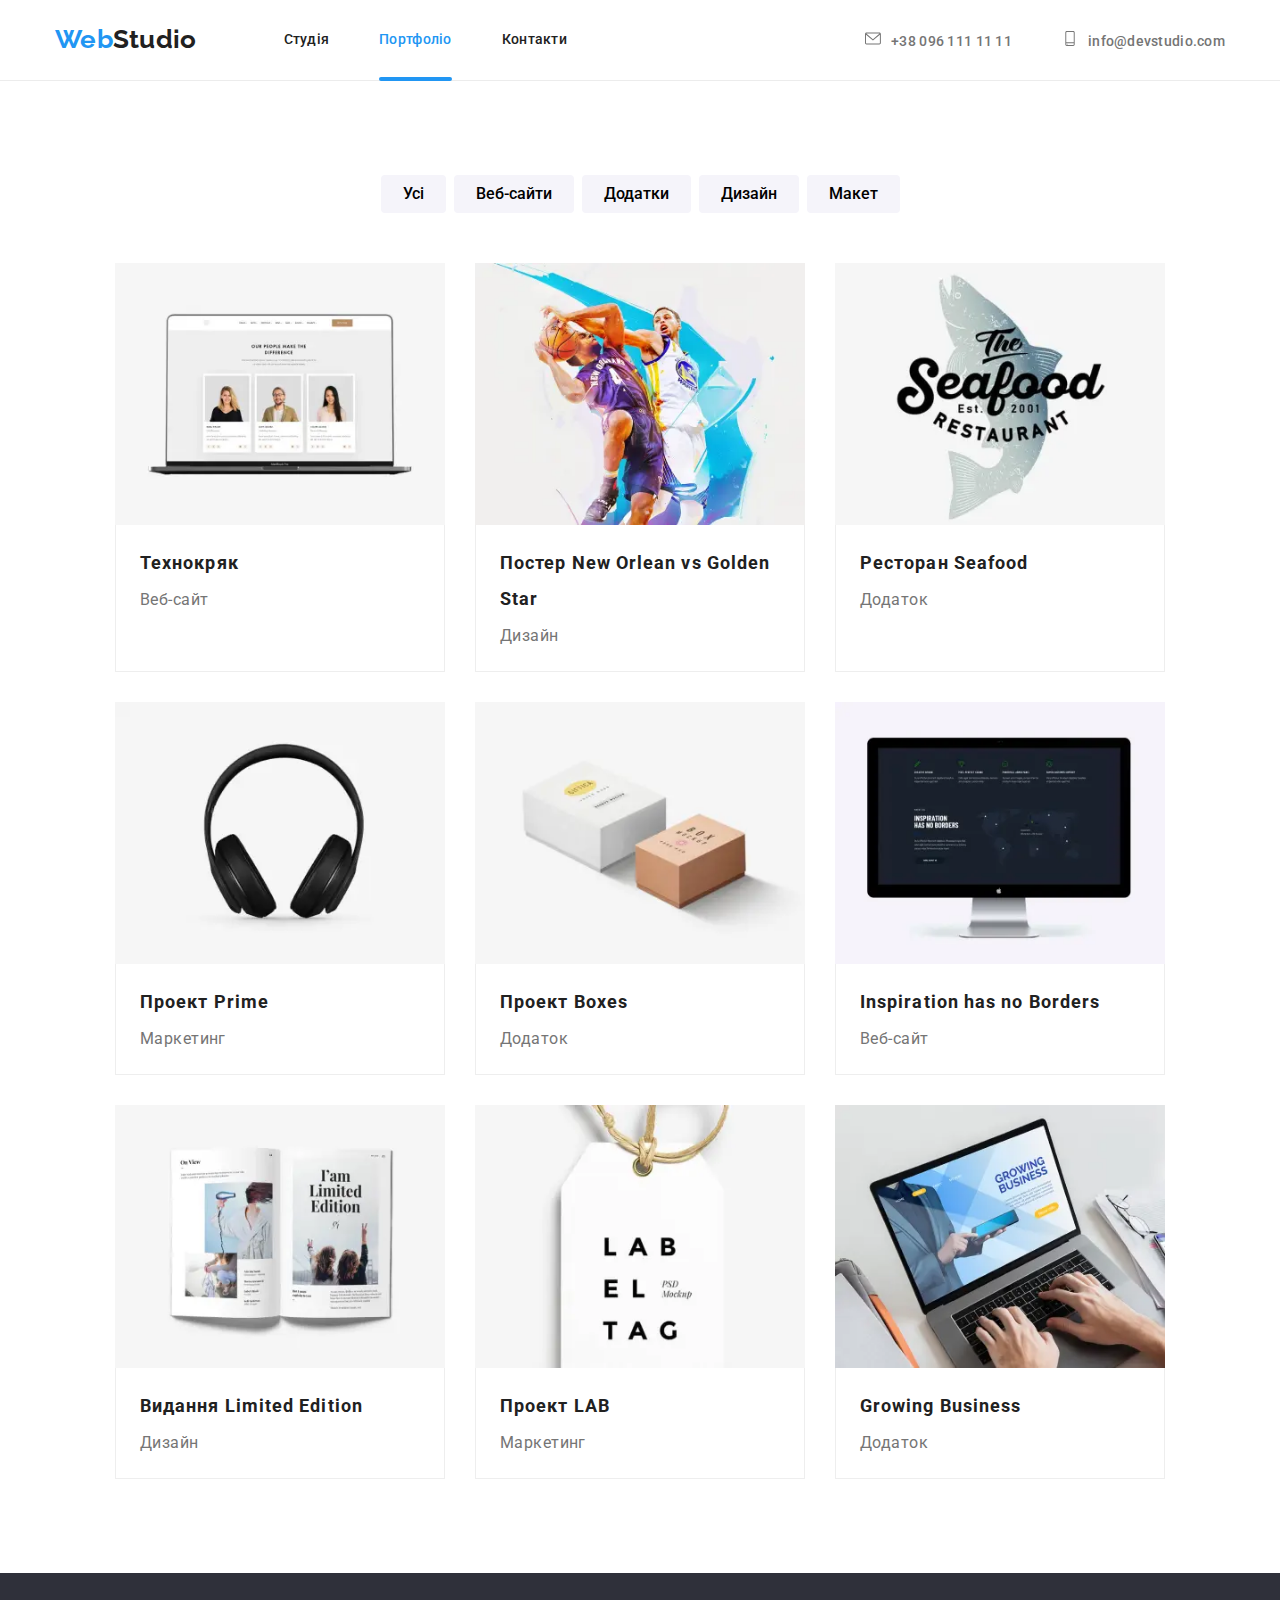
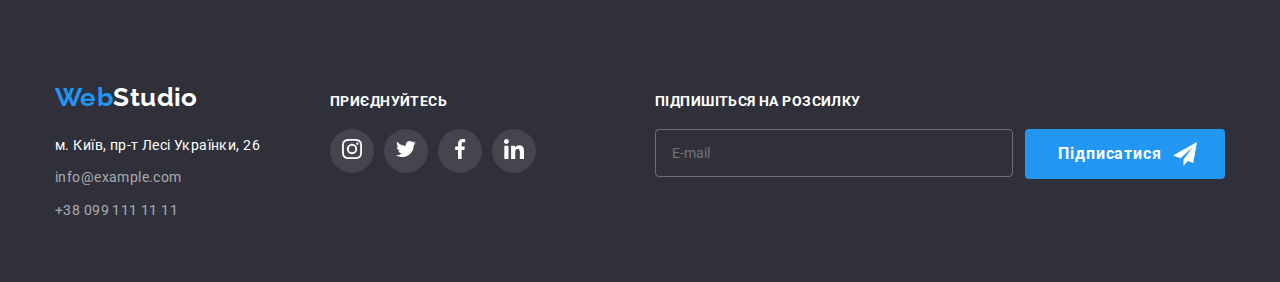
==== commit fea9dbad: "width appdate" ====
--- a/portfolio.html
+++ b/portfolio.html
@@ -23,8 +23,9 @@
             <nav class="navigation">
                 <a class="logo-header link" href="./index.html">Web<span>Studio</span></a>
                 <ul class="navigation__list list">
-                    <li class="navigation__item"><a class="navigation link current" href="./index.html">Студія</a></li>
-                    <li class="navigation__item"><a class="navigation link" href="./portfolio.html">Портфоліо</a></li>
+                    <li class="navigation__item"><a class="navigation link " href="./index.html">Студія</a></li>
+                    <li class="navigation__item"><a class="navigation link current"
+                            href="./portfolio.html">Портфоліо</a></li>
                     <li class="navigation__item"><a class="navigation link" href="#">Контакти</a></li>
                 </ul>
             </nav>
--- a/css/main.min.css
+++ b/css/main.min.css
@@ -1 +1 @@
-:root{--accent-color: #2196f3;--accent-btn-color: #188ce8;--text: #757575;--white: #ffffff;--maine: #212121;--background-secondary-color: #f5f4fa;--primery-font-family: Roboto, sans-serif;--background-color-dark: #2f303a;--header-border: #ececec;--border-color: #eeeeee;--bgc: #afb1b8;--transition-time: 250ms;--transition-timing-function: cubic-bezier(0.4, 0, 0.2, 1)}body{font-family:var(--primery-font-family);color:var(--text);background-color:var(--white);font-size:14px;letter-spacing:.03em}h1,h2,h3,h4,p{margin-top:0;margin-bottom:0}ul,ol{margin-top:0;margin-bottom:0;padding-left:0}img{display:block;max-width:100%;height:auto}button,a{cursor:pointer}.link{text-decoration:none}.list{list-style:none;padding:0;margin:0}.section{padding-top:94px;padding-bottom:94px}.container{padding-left:15px;padding-right:15px}@media screen and (min-width: 480px){.container{width:480px;margin-left:auto;margin-right:auto}}@media screen and (min-width: 768px){.container{width:768px}}@media screen and (min-width: 1200px){.container{width:1200px}}.visually-hidden{position:absolute;white-space:nowrap;width:1px;height:1px;overflow:hidden;border:0;padding:0;clip:rect(0 0 0 0);clip-path:inset(50%);margin:-1px}.button{font-family:var(--primery-font-family);background-color:var(--accent-color);color:var(--white);border:var(--accent-color);border-radius:4px;padding:10px 32px;letter-spacing:.06em;font-size:16px;font-weight:700;line-height:1.875;transition:background-color var(--transition-time) var(--transition-timing-function)}.button:hover,.button:focus{background-color:var(--accent-btn-color)}.is-hidden{opacity:0;visibility:hidden;pointer-events:none}.logo-header{font-size:26px;font-weight:700;line-height:1.1923076923;margin:24px 93px 25px auto;font-family:"Raleway";color:var(--accent-color)}.logo-header span{font-size:26px;font-weight:700;line-height:1.1923076923;font-family:"Raleway";color:var(--maine)}@media screen and (min-width: 468px){.logo-header{margin-right:87px}}.header{border-bottom:1px solid var(--header-border)}@media screen and (max-width: 767px){.header_container{display:flex;align-items:center;justify-content:space-between}.header{padding-top:16px;padding-bottom:16px}.mobile-contacts-menu.list{display:flex;margin-left:auto;column-gap:50px}}@media screen and (min-width: 768px){.mobile-menu{display:none}.mobile-modal__close-btn{display:none}.open-mobile-menu-btn{display:none}.mobile-modal__close-btn{display:none}.header>.container{display:flex;align-items:center}.navigation{display:flex;color:var(--maine);font-weight:500;line-height:1.14;letter-spacing:.02em;transition:color var(--transition-time) var(--transition-timing-function)}.navigation__list.list{display:flex;column-gap:50px}.navigation__item{position:relative}.current::after{display:inline-block;position:absolute;left:0;bottom:-1px;content:" ";width:100%;height:4px;border-radius:2px;background-color:var(--accent-color)}.contacts-menu{margin-left:auto;font-weight:500;letter-spacing:.02em;line-height:1.14;transition:color var(--transition-time) var(--transition-timing-function)}.contacts-menu.link{display:flex;align-items:center;justify-content:center;padding-top:32px;padding-bottom:32px}.contacts-menu:hover,.contacts-menu:focus{color:var(--accent-color)}.nav-contact{color:var(--text)}.navigation.link{display:block;padding-top:32px;padding-bottom:32px}.navigation:hover,.navigation:focus{color:var(--accent-color)}.nav-icon{margin-right:10px;fill:var(--text);transition:fill var(--transition-time) var(--transition-timing-function)}.nav-contact:hover .nav-icon,.nav-contact:focus .nav-icon{fill:var(--accent-color)}.navigation.current{color:var(--accent-color)}}@media screen and (min-width: 1200px){.contacts-menu.list{display:flex;margin-left:auto;column-gap:50px}}@media screen and (max-width: 767px){.navigation__list{display:none}.contacts-menu{display:none}.mobile-menu__container{position:relative;padding-left:40px}.mobile-menu.is-open{padding-bottom:48px;opacity:1;visibility:visible;pointer-events:auto}.mobile-menu{position:fixed;top:0;left:0;width:100%;height:100%;z-index:100;background-color:var(--white);opacity:0;visibility:hidden;pointer-events:none;transition:opacity var(--transition-time) var(--transition-timing-function)}.mobile-modal__close-btn{display:flex;position:absolute;top:21px;right:15px;justify-content:center;align-items:center;padding:0;line-height:0;border:none;background-color:rgba(0,0,0,0)}.mobile-modal__close-btn:hover{fill:var(--accent-color)}.mobile-modal__icon-close{width:30px;height:30px}.open-mobile-menu-btn{border:none;background-color:rgba(0,0,0,0);padding:0;line-height:0}.open-mobile-menu-btn__icon{width:40px;height:40px}.mobile-navigation__list{padding-top:48px;margin-bottom:302px}.mobile-navigation__link{font-size:40px;font-weight:500;line-height:1.175;letter-spacing:.02em;text-align:left;color:var(--maine)}.mobile-navigation__link:hover,.mobile-navigation__link:focus{color:var(--accent-color)}.mobile-navigation__link.current{color:var(--accent-color)}.mobile-navigation__item:not(:last-child){padding-bottom:32px}.mobile-contacts__menu{margin-bottom:64px}.mobile-contacts__link{font-size:30px;font-weight:400;line-height:1.3333333333;letter-spacing:.02em;text-align:left;color:var(--maine)}.mobile-contacts__link:not(:last-child){padding-bottom:32px}.mobile-contacts__link:hover,.mobile-contacts__link:focus{color:var(--accent-color)}.mobile-contacts__link.tel{color:var(--accent-color)}.mobile-contacts__item:not(:last-child){padding-bottom:32px}.social-media{display:flex;column-gap:10px}.social-media__link{font-size:18px;font-weight:500;line-height:1.2222222222;letter-spacing:.02em;text-align:left;color:var(--accent-color)}.social-media__item:not(:last-child){border-right:1px solid rgba(33,33,33,.2);padding-right:10px}}.hero__title{color:var(--white);margin:0 auto;text-transform:uppercase;margin-bottom:30px;letter-spacing:.06em;font-size:26px;font-weight:900;line-height:1.6153846154;width:360px}.hero{margin-left:auto;margin-right:auto;background-color:#c4c4c4;text-align:center;background-image:linear-gradient(rgba(47, 48, 58, 0.4), rgba(47, 48, 58, 0.4)),url("/images/adaptive/hero-img-mobile.jpg");background-position:center;background-size:cover;max-width:1600px}@media screen and (min-device-pixel-ratio: 2)and (max-width: 767px),screen and (min-resolution: 192dpi)and (max-width: 767px),screen and (min-resolution: 2dppx)and (max-width: 767px){.hero{background-image:linear-gradient(rgba(47, 48, 58, 0.4), rgba(47, 48, 58, 0.4)),url("/images/adaptive/hero-img-mobile@2x.jpg")}}@media screen and (min-width: 768px){.hero{background-image:linear-gradient(rgba(47, 48, 58, 0.4), rgba(47, 48, 58, 0.4)),url("/images/adaptive/hero-img-tablet.jpg");padding:118px 0}.hero__title{font-size:26px;font-weight:900;line-height:1.6153846154;width:360px}}@media screen and (min-device-pixel-ratio: 2)and (min-width: 768px),screen and (min-resolution: 192dpi)and (min-width: 768px),screen and (min-resolution: 2dppx)and (min-width: 768px){.hero{background-image:linear-gradient(rgba(47, 48, 58, 0.4), rgba(47, 48, 58, 0.4)),url("/images/adaptive/hero-img-tablet@2x.jpg")}}@media screen and (min-width: 1200px){.hero{background-image:linear-gradient(rgba(47, 48, 58, 0.4), rgba(47, 48, 58, 0.4)),url("/images/adaptive/hero-img-desktop.jpg");padding:200px 0}.hero__title{width:696px;font-size:44px;font-weight:900;line-height:1.3636363636}}@media screen and (min-device-pixel-ratio: 2)and (min-width: 1200px),screen and (min-resolution: 192dpi)and (min-width: 1200px),screen and (min-resolution: 2dppx)and (min-width: 1200px){.hero{background-image:linear-gradient(rgba(47, 48, 58, 0.4), rgba(47, 48, 58, 0.4)),url("/images/adaptive/hero-img-desktop@2x.jpg")}}.features{padding-bottom:0}.features-title{font-size:14px;font-weight:700;line-height:1.1428571429;text-transform:uppercase;margin-bottom:10px;color:var(--maine)}.icon-wrapper{display:flex;align-items:center;justify-content:center;height:120px;border-radius:4px;margin-bottom:30px;background-color:var(--background-secondary-color)}.features-text{line-height:1.7;color:var(--text)}@media screen and (min-width: 480px){.icon-wrapper{display:flex;align-items:center;justify-content:center;width:270px;width:100%}.features-text{width:100%;margin-bottom:30px}}@media screen and (min-width: 768px){.features-list{display:flex;flex-direction:row;flex-wrap:wrap;gap:30px}.icon-wrapper{width:354px}.features-text{width:354px}}@media screen and (min-width: 1200px){.features-list{display:flex;gap:30px}.features-text{line-height:1.7;width:270px;color:var(--text)}.icon-wrapper{width:270px}}@media screen and (max-width: 1199px){.examples{display:none}}.examples-title{font-size:36px;font-weight:700;line-height:1.1666666667;color:var(--maine);text-align:center;margin-bottom:50px}.examples-list.list{position:relative;display:flex;column-gap:30px}.examples-img-item{position:relative}.overlay-text{position:absolute;bottom:20px;left:50%;transform:translate(-50%, -50%);text-transform:uppercase;font-weight:700;text-align:center;color:var(--white);z-index:4}.examples-overlay{position:absolute;width:100%;height:70px;bottom:0px;background-color:rgba(47,48,58,.8)}.team{background-color:var(--background-secondary-color)}.team__title{font-size:36px;font-weight:700;line-height:1.1666666667;margin-bottom:50px;color:var(--maine);text-align:center;color:var(--maine)}.team__member{margin-bottom:10px;text-align:center;font-size:16px;font-weight:500;line-height:1.19;color:var(--maine)}.team__position{margin-bottom:16px;text-align:center;font-weight:400;font-size:16px;line-height:1.19}.team__img{margin-bottom:30px}.team__card{background-color:var(--white);box-shadow:0px 1px 3px rgba(0,0,0,.12),0px 1px 1px rgba(0,0,0,.14),0px 2px 1px rgba(0,0,0,.2);border-radius:0px 0px 4px 4px}@media screen and (min-width: 480px){.team__title{font-size:28px;font-weight:700;line-height:1.1785714286;margin-bottom:30px;text-align:center}}@media screen and (min-width: 768px){.team__list.list{display:flex;flex-wrap:wrap;gap:30px}}@media screen and (min-width: 1200px){.team__list.list{display:flex;column-gap:30px}.team__title{font-size:36px;font-weight:700;line-height:1.1666666667}}.socialmedia-list{display:flex;justify-content:center;align-items:center;column-gap:10px;margin-bottom:30px}.socialmedia-list__icon{fill:var(--bgc);background-color:rgba(0,0,0,0)}.socialmedia-list__item:hover .socialmedia-list__icon,.socialmedia-list__item:focus .socialmedia-list__icon{fill:var(--white)}.socialmedia-list__item{display:flex;align-items:center;justify-content:center;width:44px;height:44px;border-radius:50%;background-color:rgba(0,0,0,0);transition:background-color var(--transition-time) var(--transition-timing-function),fill var(--transition-time) var(--transition-timing-function)}.socialmedia-list__item:hover,.socialmedia-list__item:focus{background-color:var(--accent-color)}.clients__title{font-size:28px;font-weight:700;line-height:1.1785714286;text-align:center;margin-bottom:50px;color:var(--maine)}.clients__list{display:flex;align-items:center;justify-content:center;column-gap:30px}.clients__item{display:flex;align-items:center;justify-content:center;height:92px;border:1px solid var(--bgc);border-radius:4px;background-color:var(--white);transition:border var(--transition-time) var(--transition-timing-function)}.clients__item:hover,.clients__item:focus{border:1px solid var(--accent-color)}.clients__logo{fill:var(--bgc);transition:fill var(--transition-time) var(--transition-timing-function)}.clients__item:hover .clients__logo,.clients__item:focus .clients__logo{fill:var(--accent-color)}@media screen and (min-width: 480px){.clients__list.list{display:flex;flex-wrap:wrap;gap:30px}.clients__item{width:210px}}@media screen and (min-width: 768px){.clients__list.list{display:flex;column-gap:30px}.clients__item{width:226px}}@media screen and (min-width: 1200px){.clients__item{width:170px}.clients__title{font-size:36px;font-weight:700;line-height:1.1666666667}}.footer{padding:60px 0;background-color:var(--background-color-dark)}.footer>.container .footer__logo{font-size:26px;font-weight:700;line-height:1.1923076923;font-family:"Raleway",sans-serif;color:var(--accent-color);transition:color var(--transition-time) var(--transition-timing-function)}.footer__input{display:block;padding-top:15px;padding-left:16px;padding-bottom:15px;border:1px solid rgba(255,255,255,.3);border-radius:4px;background-color:rgba(0,0,0,0);color:var(--white)}.footer__title{font-size:14px;font-weight:700;line-height:1.1428571429;text-transform:uppercase;margin-bottom:20px;color:var(--white)}@media screen and (min-width: 480px){.footer__left{text-align:center}.footer__input{width:450px;margin-bottom:20px;display:block;margin-left:auto;margin-right:auto}.address__item{margin-bottom:8px}.address__location{margin-bottom:8px}.footer__title{margin-top:60px;text-align:center}.footer__form>.button{position:relative;display:block;margin-left:auto;margin-right:auto}.footer__form>.button{padding-right:62px}.footer__icon-send{position:absolute;bottom:13px;right:28px}}@media screen and (min-width: 768px){.footer .container{display:flex;justify-content:space-around;align-items:baseline;flex-wrap:wrap}}@media screen and (min-width: 1200px){.footer .container{display:flex;align-items:baseline}.footer .footer__left{margin-right:70px;text-align:start}.footer .footer__form-wrapper{margin-left:auto}.footer .footer__form>.button{padding-right:62px;min-width:200px;height:50px}.footer .footer__form{position:relative;display:flex}.footer .footer__input{width:358px;margin-right:12px}.footer .footer__title{text-align:start}.footer__left{margin-right:70px}.footer__form-wrapper{margin-left:auto}.footer__form>.button{padding-right:62px}.footer__form{position:relative;display:flex}.footer__input{width:358px;margin-right:12px}.address__location{margin-bottom:9px}.address__item{margin-bottom:9px}.footer__icon-send{position:absolute;right:28px}}.adress_list{font-style:normal;line-height:1.71;color:var(--white)}.address__location{display:inline-block;line-height:24px;color:var(--white);transition:color var(--transition-time) var(--transition-timing-function)}.address__contact{color:rgba(255,255,255,.6);transition:color var(--transition-time) var(--transition-timing-function)}.address :hover,.address :focus{color:var(--accent-color)}.socialmedia-list__item.footer-page{background-color:rgba(255,255,255,.1)}.socialmedia-list__footer-icon{fill:var(--white);transition:background-color var(--transition-time) var(--transition-timing-function)}.socialmedia-list__item.footer-page:hover,.socialmedia-list__item.footer-page:focus{background-color:var(--accent-color)}.footer__right>.socialmedia-list{margin-bottom:0}.footer__logo span{font-size:26px;font-weight:700;line-height:1.1923076923;font-family:"Raleway";color:var(--white);transition:color var(--transition-time) var(--transition-timing-function)}.footer__logo.link{display:inline-block;margin-bottom:20px}.footer__logo:hover,.footer__logo:focus{color:var(--accent-color)}.footer__logo>span:hover,.footer__logo>span:focus{color:var(--accent-color)}.backdrop{position:fixed;top:0;left:0;width:100%;height:100%;z-index:100;background:rgba(0,0,0,.2);transition:opacity 400ms ease-in,visibility 400ms ease-in}.modal{position:absolute;top:50%;left:50%;transform:translate(-50%, -50%);padding:40px;width:528px;height:581px;border-radius:4px;box-shadow:0px 1px 3px rgba(0,0,0,.12),0px 1px 1px rgba(0,0,0,.14),0px 2px 1px rgba(0,0,0,.2);background-color:var(--white)}.modal-close-btn{display:flex;position:absolute;top:8px;right:8px;justify-content:center;align-items:center;padding:0;width:30px;height:30px;border-radius:50%;border:1px solid rgba(0,0,0,.1);background-color:rgba(0,0,0,0)}.modal-close-btn:hover{fill:var(--accent-color)}.modal-form-title{font-weight:700;font-size:20px;line-height:1.15;text-align:center;color:var(--maine);margin-bottom:12px;text-align:center}.form-label{display:block;margin-bottom:4px}.modal-form-input{display:block;width:100%;height:40px;font:inherit;margin:0 auto;margin-bottom:10px;padding-left:42px;border:1px solid rgba(33,33,33,.2);border-radius:4px;cursor:pointer;transition:border-color var(--transition-time) var(--transition-timing-function)}.modal-form-input:focus{border-color:var(--accent-color);outline:none}.modal-form-label-desc{display:block;margin-bottom:4px;font-size:12px;line-height:1.16;letter-spacing:.01em;color:#757575}.textarea{width:100%;height:120px;resize:none;padding:12px 16px;margin-bottom:20px;color:#000}.textarea::placeholder{font-size:12px;line-height:1.16;letter-spacing:.01em;color:rgba(117,117,117,.5)}.modal-form-input-wrapper{position:relative;display:block}.modal-form-checkbox-desc{position:relative;margin-bottom:30px}.modal-terms-field{position:relative}.form-icon{position:absolute;top:50%;transform:translateY(-50%);left:7px;transition:fill var(--transition-time) var(--transition-timing-function)}.modal-form-input:focus+.form-icon{fill:var(--accent-color)}.modal-form-checkbox-field{display:flex;align-items:center;justify-content:center;margin-bottom:30px;line-height:1.71}.form-icon-checkbox{width:16px;height:15px;border:2px solid var(--maine);cursor:pointer;border-radius:3px;margin-right:7px;fill:rgba(0,0,0,0)}.modal-form-checkbox:checked+.form-icon-checkbox{background-color:var(--accent-color);border:none}.modal-form-checkbox:checked+.form-icon-checkbox{box-shadow:0 0 0 2px rgba(0,0,255,.5)}.form-icon-checkbox-icon{display:none;fill:var(--transition-timing-function)}.modal-form-checkbox:checked+.form-icon-checkbox>.form-icon-checkbox-icon{display:block}.modal-form-checkbox{position:absolute;appearance:none}.modal-terms{color:var(--accent-color)}.button.form{display:block;margin-left:auto;margin-right:auto;box-shadow:0px 4px 4px rgba(0,0,0,.15)}@media screen and (max-width: 769px){.modal{width:450px;height:609px}.modal-form-checkbox-field{font-size:12px;font-weight:400;line-height:1.1666666667}.modal-terms{font-size:12px;font-weight:400;line-height:1.1666666667}}.projects{background-color:var(--white)}.projects__link{display:block;transition:box-shadow var(--transition-time) var(--transition-timing-function)}.projects__link:hover,.projects__link:focus{box-shadow:0px 1px 1px rgba(0,0,0,.12),0px 4px 4px rgba(0,0,0,.06),1px 4px 6px rgba(0,0,0,.16)}.projects__wrapper{position:relative;overflow:hidden}.projects__overlay{font-size:18px;font-weight:400;line-height:1.5555555556;position:absolute;text-align:left;overflow:auto;width:100%;height:100%;top:0;left:0;padding:63px 24px;transform:translateY(100%);transition:transform var(--transition-time) var(--transition-timing-function);color:var(--white);background-color:rgba(33,150,243,.9)}.projects__link:hover .projects__overlay,.projects__link:focus .projects__overlay{transform:translate(0)}.projects__buttons-filter-item{font-size:16px;font-weight:500;line-height:1.625;font-family:var(--primery-font-family);border:0;border-radius:4px;padding:6px 22px;text-align:center;background-color:var(--background-secondary-color);transition:color var(--transition-time) var(--transition-timing-function),background-color var(--transition-time) var(--transition-timing-function)}.projects__buttons-filter-item:hover,.projects__buttons-filter-item:focus{color:var(--white);background-color:var(--accent-color)}.projects__title{font-size:18px;font-weight:700;line-height:2;margin-bottom:4px;color:var(--maine);letter-spacing:.06em}.projects__text{font-size:16px;font-weight:400;line-height:1.875;color:var(--text)}.project__description{border-left:1px solid var(--border-color);border-right:1px solid var(--border-color);border-bottom:1px solid var(--border-color);padding:20px 24px}@media screen and (max-width: 767px){.projects__buttons-filter.list{display:flex;flex-wrap:wrap;gap:8px;margin-bottom:40px;width:326px}.projects__link{margin-bottom:30px}}@media screen and (min-width: 768px){.projects__buttons-filter.list{display:flex;justify-content:center;column-gap:8px;margin-bottom:40px}.projects__list{display:flex;flex-wrap:wrap;justify-content:flex-start;gap:30px}.projects__link{display:flex;flex-direction:column;height:100%}.project__description{flex-grow:1}.projects__item{width:calc(50% - 30px)}}@media screen and (min-width: 1200px){.projects__list{display:flex;justify-content:center;flex-wrap:wrap;gap:30px}.projects__buttons-filter.list{margin-bottom:50px}.projects__item{width:calc(33.3333333333% - 60px)}}/*# sourceMappingURL=main.min.css.map */+:root{--accent-color: #2196f3;--accent-btn-color: #188ce8;--text: #757575;--white: #ffffff;--maine: #212121;--background-secondary-color: #f5f4fa;--primery-font-family: Roboto, sans-serif;--background-color-dark: #2f303a;--header-border: #ececec;--border-color: #eeeeee;--bgc: #afb1b8;--transition-time: 250ms;--transition-timing-function: cubic-bezier(0.4, 0, 0.2, 1)}body{font-family:var(--primery-font-family);color:var(--text);background-color:var(--white);font-size:14px;letter-spacing:.03em}h1,h2,h3,h4,p{margin-top:0;margin-bottom:0}ul,ol{margin-top:0;margin-bottom:0;padding-left:0}img{display:block;max-width:100%;height:auto}button,a{cursor:pointer}.link{text-decoration:none}.list{list-style:none;padding:0;margin:0}.section{padding-top:94px;padding-bottom:94px}.container{padding-left:15px;padding-right:15px}@media screen and (min-width: 480px){.container{width:480px;margin-left:auto;margin-right:auto}}@media screen and (min-width: 768px){.container{width:768px}}@media screen and (min-width: 1200px){.container{width:1200px}}.visually-hidden{position:absolute;white-space:nowrap;width:1px;height:1px;overflow:hidden;border:0;padding:0;clip:rect(0 0 0 0);clip-path:inset(50%);margin:-1px}.button{font-family:var(--primery-font-family);background-color:var(--accent-color);color:var(--white);border:var(--accent-color);border-radius:4px;padding:10px 32px;letter-spacing:.06em;font-size:16px;font-weight:700;line-height:1.875;transition:background-color var(--transition-time) var(--transition-timing-function)}.button:hover,.button:focus{background-color:var(--accent-btn-color)}.is-hidden{opacity:0;visibility:hidden;pointer-events:none}.logo-header{font-size:26px;font-weight:700;line-height:1.1923076923;margin:24px 93px 25px auto;font-family:"Raleway";color:var(--accent-color)}.logo-header span{font-size:26px;font-weight:700;line-height:1.1923076923;font-family:"Raleway";color:var(--maine)}@media screen and (min-width: 468px){.logo-header{margin-right:87px}}.header{border-bottom:1px solid var(--header-border)}@media screen and (max-width: 767px){.header_container{display:flex;align-items:center;justify-content:space-between}.header{padding-top:16px;padding-bottom:16px}.mobile-contacts-menu.list{display:flex;margin-left:auto;column-gap:50px}}@media screen and (min-width: 768px){.mobile-menu{display:none}.mobile-modal__close-btn{display:none}.open-mobile-menu-btn{display:none}.mobile-modal__close-btn{display:none}.header>.container{display:flex;align-items:center}.navigation{display:flex;color:var(--maine);font-weight:500;line-height:1.14;letter-spacing:.02em;transition:color var(--transition-time) var(--transition-timing-function)}.navigation__list.list{display:flex;column-gap:50px}.navigation__item{position:relative}.current::after{display:inline-block;position:absolute;left:0;bottom:-1px;content:" ";width:100%;height:4px;border-radius:2px;background-color:var(--accent-color)}.contacts-menu{margin-left:auto;font-weight:500;letter-spacing:.02em;line-height:1.14;transition:color var(--transition-time) var(--transition-timing-function)}.contacts-menu.link{display:flex;align-items:center;justify-content:center;padding-top:32px;padding-bottom:32px}.nav-contact{color:var(--text)}.nav-contact:hover,.nav-contact:focus{color:var(--accent-color)}.navigation.link{display:block;padding-top:32px;padding-bottom:32px}.navigation:hover,.navigation:focus{color:var(--accent-color)}.nav-icon{margin-right:10px;fill:var(--text);transition:fill var(--transition-time) var(--transition-timing-function)}.nav-contact:hover .nav-icon,.nav-contact:focus .nav-icon{fill:var(--accent-color)}.navigation.current{color:var(--accent-color)}}@media screen and (min-width: 1200px){.contacts-menu.list{display:flex;margin-left:auto;column-gap:50px;align-items:center}}@media screen and (max-width: 767px){.navigation__list{display:none}.contacts-menu{display:none}.mobile-menu__container{position:relative;padding-left:40px}.mobile-menu.is-open{padding-bottom:48px;opacity:1;visibility:visible;pointer-events:auto}.mobile-menu{position:fixed;top:0;left:0;width:100%;height:100%;z-index:100;background-color:var(--white);opacity:0;visibility:hidden;pointer-events:none;transition:opacity var(--transition-time) var(--transition-timing-function)}.mobile-modal__close-btn{display:flex;position:absolute;top:21px;right:15px;justify-content:center;align-items:center;padding:0;line-height:0;border:none;background-color:rgba(0,0,0,0)}.mobile-modal__close-btn:hover{fill:var(--accent-color)}.mobile-modal__icon-close{width:30px;height:30px}.open-mobile-menu-btn{border:none;background-color:rgba(0,0,0,0);padding:0;line-height:0}.open-mobile-menu-btn__icon{width:40px;height:40px}.mobile-navigation__list{padding-top:48px;margin-bottom:302px}.mobile-navigation__link{font-size:40px;font-weight:500;line-height:1.175;letter-spacing:.02em;text-align:left;color:var(--maine)}.mobile-navigation__link:hover,.mobile-navigation__link:focus{color:var(--accent-color)}.mobile-navigation__link.current{color:var(--accent-color)}.mobile-navigation__item:not(:last-child){padding-bottom:32px}.mobile-contacts__menu{margin-bottom:64px}.mobile-contacts__link{font-size:30px;font-weight:400;line-height:1.3333333333;letter-spacing:.02em;text-align:left;color:var(--maine)}.mobile-contacts__link:not(:last-child){padding-bottom:32px}.mobile-contacts__link:hover,.mobile-contacts__link:focus{color:var(--accent-color)}.mobile-contacts__link.tel{color:var(--accent-color)}.mobile-contacts__item:not(:last-child){padding-bottom:32px}.social-media{display:flex;column-gap:10px}.social-media__link{font-size:18px;font-weight:500;line-height:1.2222222222;letter-spacing:.02em;text-align:left;color:var(--accent-color)}.social-media__item:not(:last-child){border-right:1px solid rgba(33,33,33,.2);padding-right:10px}}.hero__title{color:var(--white);margin:0 auto;text-transform:uppercase;margin-bottom:30px;letter-spacing:.06em;font-size:26px;font-weight:900;line-height:1.6153846154;width:360px}.hero{margin-left:auto;margin-right:auto;background-color:#c4c4c4;text-align:center;background-image:linear-gradient(rgba(47, 48, 58, 0.4), rgba(47, 48, 58, 0.4)),url("../images/adaptive/hero-img-mobile.jpg");background-position:center;background-size:cover;max-width:1600px}@media screen and (min-device-pixel-ratio: 2)and (max-width: 767px),screen and (min-resolution: 192dpi)and (max-width: 767px),screen and (min-resolution: 2dppx)and (max-width: 767px){.hero{background-image:linear-gradient(rgba(47, 48, 58, 0.4), rgba(47, 48, 58, 0.4)),url("../images/adaptive/hero-img-mobile@2x.jpg")}}@media screen and (min-width: 768px){.hero{background-image:linear-gradient(rgba(47, 48, 58, 0.4), rgba(47, 48, 58, 0.4)),url("../images/adaptive/hero-img-tablet.jpg");padding:118px 0}.hero__title{font-size:26px;font-weight:900;line-height:1.6153846154;width:360px}}@media screen and (min-device-pixel-ratio: 2)and (min-width: 768px),screen and (min-resolution: 192dpi)and (min-width: 768px),screen and (min-resolution: 2dppx)and (min-width: 768px){.hero{background-image:linear-gradient(rgba(47, 48, 58, 0.4), rgba(47, 48, 58, 0.4)),url("../images/adaptive/hero-img-tablet@2x.jpg")}}@media screen and (min-width: 1200px){.hero{background-image:linear-gradient(rgba(47, 48, 58, 0.4), rgba(47, 48, 58, 0.4)),url("../images/adaptive/hero-img-desktop.jpg");padding:200px 0}.hero__title{width:696px;font-size:44px;font-weight:900;line-height:1.3636363636}}@media screen and (min-device-pixel-ratio: 2)and (min-width: 1200px),screen and (min-resolution: 192dpi)and (min-width: 1200px),screen and (min-resolution: 2dppx)and (min-width: 1200px){.hero{background-image:linear-gradient(rgba(47, 48, 58, 0.4), rgba(47, 48, 58, 0.4)),url("../images/adaptive/hero-img-desktop@2x.jpg")}}.features{padding-bottom:0}.features-title{font-size:14px;font-weight:700;line-height:1.1428571429;text-transform:uppercase;margin-bottom:10px;color:var(--maine)}.icon-wrapper{display:flex;align-items:center;justify-content:center;height:120px;border-radius:4px;margin-bottom:30px;background-color:var(--background-secondary-color)}.features-text{line-height:1.7;color:var(--text)}@media screen and (min-width: 480px){.icon-wrapper{display:flex;align-items:center;justify-content:center;width:270px;width:100%}.features-text{width:100%;margin-bottom:30px}}@media screen and (min-width: 768px){.features-list{display:flex;flex-direction:row;flex-wrap:wrap;gap:30px}.icon-wrapper{width:354px}.features-text{width:354px}}@media screen and (min-width: 1200px){.features-list{display:flex;gap:30px}.features-text{line-height:1.7;width:270px;color:var(--text)}.icon-wrapper{width:270px}}@media screen and (max-width: 1199px){.examples{display:none}}.examples-title{font-size:36px;font-weight:700;line-height:1.1666666667;color:var(--maine);text-align:center;margin-bottom:50px}.examples-list.list{position:relative;display:flex;column-gap:30px}.examples-img-item{position:relative}.overlay-text{position:absolute;bottom:20px;left:50%;transform:translate(-50%, -50%);text-transform:uppercase;font-weight:700;text-align:center;color:var(--white);z-index:4}.examples-overlay{position:absolute;width:100%;height:70px;bottom:0px;background-color:rgba(47,48,58,.8)}.team{background-color:var(--background-secondary-color)}.team__title{font-size:36px;font-weight:700;line-height:1.1666666667;margin-bottom:50px;color:var(--maine);text-align:center;color:var(--maine)}.team__member{margin-bottom:10px;text-align:center;font-size:16px;font-weight:500;line-height:1.19;color:var(--maine)}.team__position{margin-bottom:16px;text-align:center;font-weight:400;font-size:16px;line-height:1.19}.team__img{margin-bottom:30px}.team__card{background-color:var(--white);box-shadow:0px 1px 3px rgba(0,0,0,.12),0px 1px 1px rgba(0,0,0,.14),0px 2px 1px rgba(0,0,0,.2);border-radius:0px 0px 4px 4px}@media screen and (min-width: 480px){.team__title{font-size:28px;font-weight:700;line-height:1.1785714286;margin-bottom:30px;text-align:center}}@media screen and (min-width: 768px){.team__list.list{display:flex;flex-wrap:wrap;gap:30px}}@media screen and (min-width: 1200px){.team__list.list{display:flex;column-gap:30px}.team__title{font-size:36px;font-weight:700;line-height:1.1666666667}}.socialmedia-list{display:flex;justify-content:center;align-items:center;column-gap:10px;margin-bottom:30px}.socialmedia-list__icon{fill:var(--bgc);background-color:rgba(0,0,0,0)}.socialmedia-list__item:hover .socialmedia-list__icon,.socialmedia-list__item:focus .socialmedia-list__icon{fill:var(--white)}.socialmedia-list__item{display:flex;align-items:center;justify-content:center;width:44px;height:44px;border-radius:50%;background-color:rgba(0,0,0,0);transition:background-color var(--transition-time) var(--transition-timing-function),fill var(--transition-time) var(--transition-timing-function)}.socialmedia-list__item:hover,.socialmedia-list__item:focus{background-color:var(--accent-color)}.clients__title{font-size:28px;font-weight:700;line-height:1.1785714286;text-align:center;margin-bottom:50px;color:var(--maine)}.clients__list{display:flex;align-items:center;justify-content:center;gap:30px;flex-wrap:wrap}.clients__item{display:flex;align-items:center;justify-content:center;height:92px;border:1px solid var(--bgc);border-radius:4px;background-color:var(--white);transition:border var(--transition-time) var(--transition-timing-function)}.clients__item:hover,.clients__item:focus{border:1px solid var(--accent-color)}.clients__logo{fill:var(--bgc);transition:fill var(--transition-time) var(--transition-timing-function)}.clients__item:hover .clients__logo,.clients__item:focus .clients__logo{fill:var(--accent-color)}@media screen and (max-width: 767px){.clients__item{width:calc(50% - 30px)}}@media screen and (min-width: 768px){.clients__item{width:226px}}@media screen and (min-width: 1200px){.clients__item{width:170px}.clients__title{font-size:36px;font-weight:700;line-height:1.1666666667}}.footer{padding:60px 0;background-color:var(--background-color-dark)}.footer>.container .footer__logo{font-size:26px;font-weight:700;line-height:1.1923076923;font-family:"Raleway",sans-serif;color:var(--accent-color);transition:color var(--transition-time) var(--transition-timing-function)}.footer__input{display:block;margin-left:auto;margin-right:auto;width:450px;margin-bottom:20px;padding-top:15px;padding-left:16px;padding-bottom:15px;border:1px solid rgba(255,255,255,.3);border-radius:4px;background-color:rgba(0,0,0,0);color:var(--white)}.footer__title{font-size:14px;font-weight:700;line-height:1.1428571429;text-transform:uppercase;margin-bottom:20px;color:var(--white);margin-top:60px;text-align:center}.address__item{margin-bottom:8px}.address__location{margin-bottom:8px}.footer__form>.button{position:relative;display:block;margin-left:auto;margin-right:auto;padding-right:62px;min-width:200px;height:50px}.footer__icon-send{position:absolute;bottom:13px;right:28px}.footer__left{text-align:center}.adress_list{font-style:normal;line-height:1.71;color:var(--white)}.address__location{display:inline-block;line-height:24px;color:var(--white);transition:color var(--transition-time) var(--transition-timing-function)}.address__contact{color:rgba(255,255,255,.6);transition:color var(--transition-time) var(--transition-timing-function)}.address :hover,.address :focus{color:var(--accent-color)}.socialmedia-list__item.footer-page{background-color:rgba(255,255,255,.1)}.socialmedia-list__footer-icon{fill:var(--white);transition:background-color var(--transition-time) var(--transition-timing-function)}.socialmedia-list__item.footer-page:hover,.socialmedia-list__item.footer-page:focus{background-color:var(--accent-color)}.footer__right>.socialmedia-list{margin-bottom:0}@media screen and (min-width: 768px){.footer .container{display:flex;justify-content:space-around;align-items:baseline;flex-wrap:wrap}}@media screen and (min-width: 1200px){.footer .container{display:flex;align-items:baseline}.footer .footer__left{margin-right:70px;text-align:start}.footer .footer__form-wrapper{margin-left:auto}.footer .footer__form{position:relative;display:flex}.footer .footer__input{width:358px;margin-right:12px}.footer .footer__title{text-align:start}.footer__left{margin-right:70px}.footer__form-wrapper{margin-left:auto}.footer__form{position:relative;display:flex}.footer__input{width:358px;margin-right:12px}.address__location,.address__item{margin-bottom:9px}.footer__icon-send{position:absolute;right:28px}}.footer__logo span{font-size:26px;font-weight:700;line-height:1.1923076923;font-family:"Raleway";color:var(--white);transition:color var(--transition-time) var(--transition-timing-function)}.footer__logo.link{display:inline-block;margin-bottom:20px}.footer__logo:hover,.footer__logo:focus{color:var(--accent-color)}.footer__logo>span:hover,.footer__logo>span:focus{color:var(--accent-color)}.backdrop{position:fixed;top:0;left:0;width:100%;height:100%;z-index:100;background:rgba(0,0,0,.2);transition:opacity 400ms ease-in,visibility 400ms ease-in}.modal{position:absolute;top:50%;left:50%;transform:translate(-50%, -50%);padding:40px;width:528px;height:581px;border-radius:4px;box-shadow:0px 1px 3px rgba(0,0,0,.12),0px 1px 1px rgba(0,0,0,.14),0px 2px 1px rgba(0,0,0,.2);background-color:var(--white)}.modal-close-btn{display:flex;position:absolute;top:8px;right:8px;justify-content:center;align-items:center;padding:0;width:30px;height:30px;border-radius:50%;border:1px solid rgba(0,0,0,.1);background-color:rgba(0,0,0,0)}.modal-close-btn:hover{fill:var(--accent-color)}.modal-form-title{font-weight:700;font-size:20px;line-height:1.15;text-align:center;color:var(--maine);margin-bottom:12px;text-align:center}.form-label{display:block;margin-bottom:4px}.modal-form-input{display:block;width:100%;height:40px;font:inherit;margin:0 auto;margin-bottom:10px;padding-left:42px;border:1px solid rgba(33,33,33,.2);border-radius:4px;cursor:pointer;transition:border-color var(--transition-time) var(--transition-timing-function)}.modal-form-input:focus{border-color:var(--accent-color);outline:none}.modal-form-label-desc{display:block;margin-bottom:4px;font-size:12px;line-height:1.16;letter-spacing:.01em;color:#757575}.textarea{width:100%;height:120px;resize:none;padding:12px 16px;margin-bottom:20px;color:#000}.textarea::placeholder{font-size:12px;line-height:1.16;letter-spacing:.01em;color:rgba(117,117,117,.5)}.modal-form-input-wrapper{position:relative;display:block}.modal-form-checkbox-desc{position:relative;margin-bottom:30px}.modal-terms-field{position:relative}.form-icon{position:absolute;top:50%;transform:translateY(-50%);left:7px;transition:fill var(--transition-time) var(--transition-timing-function)}.modal-form-input:focus+.form-icon{fill:var(--accent-color)}.modal-form-checkbox-field{display:flex;align-items:center;justify-content:center;margin-bottom:30px;line-height:1.71}.form-icon-checkbox{width:16px;height:15px;border:2px solid var(--maine);cursor:pointer;border-radius:3px;margin-right:7px;fill:rgba(0,0,0,0)}.modal-form-checkbox:checked+.form-icon-checkbox{background-color:var(--accent-color);border:none}.modal-form-checkbox:checked+.form-icon-checkbox{box-shadow:0 0 0 2px rgba(0,0,255,.5)}.form-icon-checkbox-icon{display:none;fill:var(--transition-timing-function)}.modal-form-checkbox:checked+.form-icon-checkbox>.form-icon-checkbox-icon{display:block}.modal-form-checkbox{position:absolute;appearance:none}.modal-terms{color:var(--accent-color)}.button.form{display:block;margin-left:auto;margin-right:auto;box-shadow:0px 4px 4px rgba(0,0,0,.15)}@media screen and (max-width: 769px){.modal{width:450px;height:609px}.modal-form-checkbox-field{font-size:12px;font-weight:400;line-height:1.1666666667}.modal-terms{font-size:12px;font-weight:400;line-height:1.1666666667}}.projects{background-color:var(--white)}.projects__link{display:block;transition:box-shadow var(--transition-time) var(--transition-timing-function)}.projects__link:hover,.projects__link:focus{box-shadow:0px 1px 1px rgba(0,0,0,.12),0px 4px 4px rgba(0,0,0,.06),1px 4px 6px rgba(0,0,0,.16)}.projects__wrapper{position:relative;overflow:hidden}.projects__overlay{font-size:18px;font-weight:400;line-height:1.5555555556;position:absolute;text-align:left;overflow:auto;width:100%;height:100%;top:0;left:0;padding:63px 24px;transform:translateY(100%);transition:transform var(--transition-time) var(--transition-timing-function);color:var(--white);background-color:rgba(33,150,243,.9)}.projects__link:hover .projects__overlay,.projects__link:focus .projects__overlay{transform:translate(0)}.projects__buttons-filter-item{font-size:16px;font-weight:500;line-height:1.625;font-family:var(--primery-font-family);border:0;border-radius:4px;padding:6px 22px;text-align:center;background-color:var(--background-secondary-color);transition:color var(--transition-time) var(--transition-timing-function),background-color var(--transition-time) var(--transition-timing-function)}.projects__buttons-filter-item:hover,.projects__buttons-filter-item:focus{color:var(--white);background-color:var(--accent-color)}.projects__title{font-size:18px;font-weight:700;line-height:2;margin-bottom:4px;color:var(--maine);letter-spacing:.06em}.projects__text{font-size:16px;font-weight:400;line-height:1.875;color:var(--text)}.project__description{border-left:1px solid var(--border-color);border-right:1px solid var(--border-color);border-bottom:1px solid var(--border-color);padding:20px 24px}@media screen and (max-width: 767px){.projects__buttons-filter.list{display:flex;flex-wrap:wrap;gap:8px;margin-bottom:40px;width:326px}.projects__link{margin-bottom:30px}}@media screen and (min-width: 768px){.projects__buttons-filter.list{display:flex;justify-content:center;column-gap:8px;margin-bottom:40px}.projects__list{display:flex;flex-wrap:wrap;justify-content:flex-start;gap:30px}.projects__link{display:flex;flex-direction:column;height:100%}.project__description{flex-grow:1}.projects__item{width:calc(50% - 30px)}}@media screen and (min-width: 1200px){.projects__list{display:flex;justify-content:center;flex-wrap:wrap;gap:30px}.projects__buttons-filter.list{margin-bottom:50px}.projects__item{width:calc(33.3333333333% - 60px)}}/*# sourceMappingURL=main.min.css.map */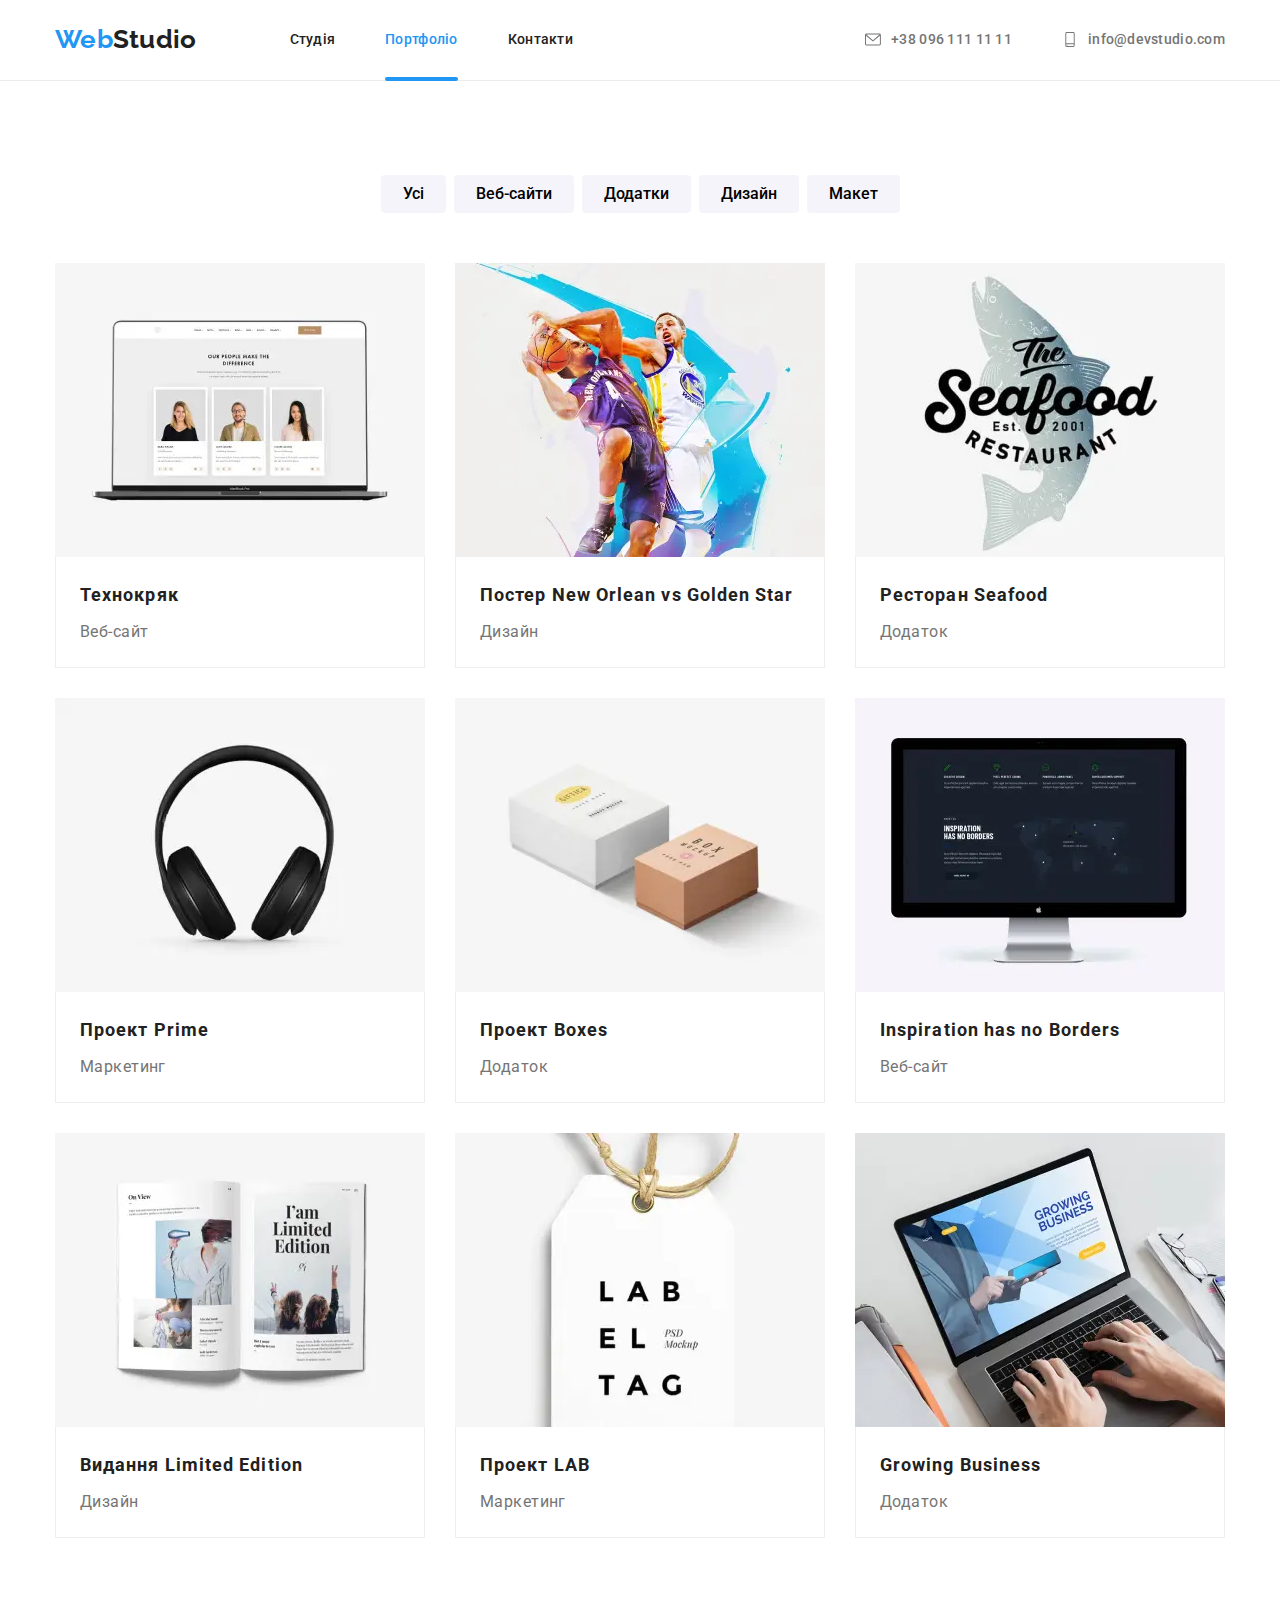
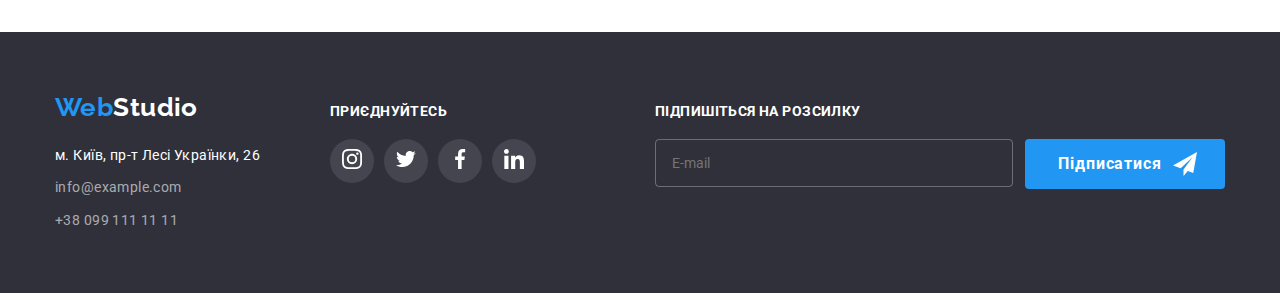
==== commit 1755e6e5: "fixed" ====
--- a/portfolio.html
+++ b/portfolio.html
@@ -450,7 +450,7 @@
                     </address>
                 </div>
                 <div class="footer__right">
-                    <p class="footer__title">приєднуйтесь</p>
+                    <p class="footer__title join">приєднуйтесь</p>
                     <ul class="socialmedia-list list">
                         <li class="socialmedia-list__item footer-page">
                             <a class="socialmedia__link link">
--- a/css/main.min.css
+++ b/css/main.min.css
@@ -1 +1 @@
-:root{--accent-color: #2196f3;--accent-btn-color: #188ce8;--text: #757575;--white: #ffffff;--maine: #212121;--background-secondary-color: #f5f4fa;--primery-font-family: Roboto, sans-serif;--background-color-dark: #2f303a;--header-border: #ececec;--border-color: #eeeeee;--bgc: #afb1b8;--transition-time: 250ms;--transition-timing-function: cubic-bezier(0.4, 0, 0.2, 1)}body{font-family:var(--primery-font-family);color:var(--text);background-color:var(--white);font-size:14px;letter-spacing:.03em}h1,h2,h3,h4,p{margin-top:0;margin-bottom:0}ul,ol{margin-top:0;margin-bottom:0;padding-left:0}img{display:block;max-width:100%;height:auto}button,a{cursor:pointer}.link{text-decoration:none}.list{list-style:none;padding:0;margin:0}.section{padding-top:94px;padding-bottom:94px}.container{padding-left:15px;padding-right:15px}@media screen and (min-width: 480px){.container{width:480px;margin-left:auto;margin-right:auto}}@media screen and (min-width: 768px){.container{width:768px}}@media screen and (min-width: 1200px){.container{width:1200px}}.visually-hidden{position:absolute;white-space:nowrap;width:1px;height:1px;overflow:hidden;border:0;padding:0;clip:rect(0 0 0 0);clip-path:inset(50%);margin:-1px}.button{font-family:var(--primery-font-family);background-color:var(--accent-color);color:var(--white);border:var(--accent-color);border-radius:4px;padding:10px 32px;letter-spacing:.06em;font-size:16px;font-weight:700;line-height:1.875;transition:background-color var(--transition-time) var(--transition-timing-function)}.button:hover,.button:focus{background-color:var(--accent-btn-color)}.is-hidden{opacity:0;visibility:hidden;pointer-events:none}.logo-header{font-size:26px;font-weight:700;line-height:1.1923076923;margin:24px 93px 25px auto;font-family:"Raleway";color:var(--accent-color)}.logo-header span{font-size:26px;font-weight:700;line-height:1.1923076923;font-family:"Raleway";color:var(--maine)}@media screen and (min-width: 468px){.logo-header{margin-right:87px}}.header{border-bottom:1px solid var(--header-border)}@media screen and (max-width: 767px){.header_container{display:flex;align-items:center;justify-content:space-between}.header{padding-top:16px;padding-bottom:16px}.mobile-contacts-menu.list{display:flex;margin-left:auto;column-gap:50px}}@media screen and (min-width: 768px){.mobile-menu{display:none}.mobile-modal__close-btn{display:none}.open-mobile-menu-btn{display:none}.mobile-modal__close-btn{display:none}.header>.container{display:flex;align-items:center}.navigation{display:flex;color:var(--maine);font-weight:500;line-height:1.14;letter-spacing:.02em;transition:color var(--transition-time) var(--transition-timing-function)}.navigation__list.list{display:flex;column-gap:50px}.navigation__item{position:relative}.current::after{display:inline-block;position:absolute;left:0;bottom:-1px;content:" ";width:100%;height:4px;border-radius:2px;background-color:var(--accent-color)}.contacts-menu{margin-left:auto;font-weight:500;letter-spacing:.02em;line-height:1.14;transition:color var(--transition-time) var(--transition-timing-function)}.contacts-menu.link{display:flex;align-items:center;justify-content:center;padding-top:32px;padding-bottom:32px}.nav-contact{color:var(--text)}.nav-contact:hover,.nav-contact:focus{color:var(--accent-color)}.navigation.link{display:block;padding-top:32px;padding-bottom:32px}.navigation:hover,.navigation:focus{color:var(--accent-color)}.nav-icon{margin-right:10px;fill:var(--text);transition:fill var(--transition-time) var(--transition-timing-function)}.nav-contact:hover .nav-icon,.nav-contact:focus .nav-icon{fill:var(--accent-color)}.navigation.current{color:var(--accent-color)}}@media screen and (min-width: 1200px){.contacts-menu.list{display:flex;margin-left:auto;column-gap:50px;align-items:center}}@media screen and (max-width: 767px){.navigation__list{display:none}.contacts-menu{display:none}.mobile-menu__container{position:relative;padding-left:40px}.mobile-menu.is-open{padding-bottom:48px;opacity:1;visibility:visible;pointer-events:auto}.mobile-menu{position:fixed;top:0;left:0;width:100%;height:100%;z-index:100;background-color:var(--white);opacity:0;visibility:hidden;pointer-events:none;transition:opacity var(--transition-time) var(--transition-timing-function)}.mobile-modal__close-btn{display:flex;position:absolute;top:21px;right:15px;justify-content:center;align-items:center;padding:0;line-height:0;border:none;background-color:rgba(0,0,0,0)}.mobile-modal__close-btn:hover{fill:var(--accent-color)}.mobile-modal__icon-close{width:30px;height:30px}.open-mobile-menu-btn{border:none;background-color:rgba(0,0,0,0);padding:0;line-height:0}.open-mobile-menu-btn__icon{width:40px;height:40px}.mobile-navigation__list{padding-top:48px;margin-bottom:302px}.mobile-navigation__link{font-size:40px;font-weight:500;line-height:1.175;letter-spacing:.02em;text-align:left;color:var(--maine)}.mobile-navigation__link:hover,.mobile-navigation__link:focus{color:var(--accent-color)}.mobile-navigation__link.current{color:var(--accent-color)}.mobile-navigation__item:not(:last-child){padding-bottom:32px}.mobile-contacts__menu{margin-bottom:64px}.mobile-contacts__link{font-size:30px;font-weight:400;line-height:1.3333333333;letter-spacing:.02em;text-align:left;color:var(--maine)}.mobile-contacts__link:not(:last-child){padding-bottom:32px}.mobile-contacts__link:hover,.mobile-contacts__link:focus{color:var(--accent-color)}.mobile-contacts__link.tel{color:var(--accent-color)}.mobile-contacts__item:not(:last-child){padding-bottom:32px}.social-media{display:flex;column-gap:10px}.social-media__link{font-size:18px;font-weight:500;line-height:1.2222222222;letter-spacing:.02em;text-align:left;color:var(--accent-color)}.social-media__item:not(:last-child){border-right:1px solid rgba(33,33,33,.2);padding-right:10px}}.hero__title{color:var(--white);margin:0 auto;text-transform:uppercase;margin-bottom:30px;letter-spacing:.06em;font-size:26px;font-weight:900;line-height:1.6153846154;width:360px}.hero{margin-left:auto;margin-right:auto;background-color:#c4c4c4;text-align:center;background-image:linear-gradient(rgba(47, 48, 58, 0.4), rgba(47, 48, 58, 0.4)),url("../images/adaptive/hero-img-mobile.jpg");background-position:center;background-size:cover;max-width:1600px}@media screen and (min-device-pixel-ratio: 2)and (max-width: 767px),screen and (min-resolution: 192dpi)and (max-width: 767px),screen and (min-resolution: 2dppx)and (max-width: 767px){.hero{background-image:linear-gradient(rgba(47, 48, 58, 0.4), rgba(47, 48, 58, 0.4)),url("../images/adaptive/hero-img-mobile@2x.jpg")}}@media screen and (min-width: 768px){.hero{background-image:linear-gradient(rgba(47, 48, 58, 0.4), rgba(47, 48, 58, 0.4)),url("../images/adaptive/hero-img-tablet.jpg");padding:118px 0}.hero__title{font-size:26px;font-weight:900;line-height:1.6153846154;width:360px}}@media screen and (min-device-pixel-ratio: 2)and (min-width: 768px),screen and (min-resolution: 192dpi)and (min-width: 768px),screen and (min-resolution: 2dppx)and (min-width: 768px){.hero{background-image:linear-gradient(rgba(47, 48, 58, 0.4), rgba(47, 48, 58, 0.4)),url("../images/adaptive/hero-img-tablet@2x.jpg")}}@media screen and (min-width: 1200px){.hero{background-image:linear-gradient(rgba(47, 48, 58, 0.4), rgba(47, 48, 58, 0.4)),url("../images/adaptive/hero-img-desktop.jpg");padding:200px 0}.hero__title{width:696px;font-size:44px;font-weight:900;line-height:1.3636363636}}@media screen and (min-device-pixel-ratio: 2)and (min-width: 1200px),screen and (min-resolution: 192dpi)and (min-width: 1200px),screen and (min-resolution: 2dppx)and (min-width: 1200px){.hero{background-image:linear-gradient(rgba(47, 48, 58, 0.4), rgba(47, 48, 58, 0.4)),url("../images/adaptive/hero-img-desktop@2x.jpg")}}.features{padding-bottom:0}.features-title{font-size:14px;font-weight:700;line-height:1.1428571429;text-transform:uppercase;margin-bottom:10px;color:var(--maine)}.icon-wrapper{display:flex;align-items:center;justify-content:center;height:120px;border-radius:4px;margin-bottom:30px;background-color:var(--background-secondary-color)}.features-text{line-height:1.7;color:var(--text)}@media screen and (min-width: 480px){.icon-wrapper{display:flex;align-items:center;justify-content:center;width:270px;width:100%}.features-text{width:100%;margin-bottom:30px}}@media screen and (min-width: 768px){.features-list{display:flex;flex-direction:row;flex-wrap:wrap;gap:30px}.icon-wrapper{width:354px}.features-text{width:354px}}@media screen and (min-width: 1200px){.features-list{display:flex;gap:30px}.features-text{line-height:1.7;width:270px;color:var(--text)}.icon-wrapper{width:270px}}@media screen and (max-width: 1199px){.examples{display:none}}.examples-title{font-size:36px;font-weight:700;line-height:1.1666666667;color:var(--maine);text-align:center;margin-bottom:50px}.examples-list.list{position:relative;display:flex;column-gap:30px}.examples-img-item{position:relative}.overlay-text{position:absolute;bottom:20px;left:50%;transform:translate(-50%, -50%);text-transform:uppercase;font-weight:700;text-align:center;color:var(--white);z-index:4}.examples-overlay{position:absolute;width:100%;height:70px;bottom:0px;background-color:rgba(47,48,58,.8)}.team{background-color:var(--background-secondary-color)}.team__title{font-size:36px;font-weight:700;line-height:1.1666666667;margin-bottom:50px;color:var(--maine);text-align:center;color:var(--maine)}.team__member{margin-bottom:10px;text-align:center;font-size:16px;font-weight:500;line-height:1.19;color:var(--maine)}.team__position{margin-bottom:16px;text-align:center;font-weight:400;font-size:16px;line-height:1.19}.team__img{margin-bottom:30px}.team__card{background-color:var(--white);box-shadow:0px 1px 3px rgba(0,0,0,.12),0px 1px 1px rgba(0,0,0,.14),0px 2px 1px rgba(0,0,0,.2);border-radius:0px 0px 4px 4px}@media screen and (min-width: 480px){.team__title{font-size:28px;font-weight:700;line-height:1.1785714286;margin-bottom:30px;text-align:center}}@media screen and (min-width: 768px){.team__list.list{display:flex;flex-wrap:wrap;gap:30px}}@media screen and (min-width: 1200px){.team__list.list{display:flex;column-gap:30px}.team__title{font-size:36px;font-weight:700;line-height:1.1666666667}}.socialmedia-list{display:flex;justify-content:center;align-items:center;column-gap:10px;margin-bottom:30px}.socialmedia-list__icon{fill:var(--bgc);background-color:rgba(0,0,0,0)}.socialmedia-list__item:hover .socialmedia-list__icon,.socialmedia-list__item:focus .socialmedia-list__icon{fill:var(--white)}.socialmedia-list__item{display:flex;align-items:center;justify-content:center;width:44px;height:44px;border-radius:50%;background-color:rgba(0,0,0,0);transition:background-color var(--transition-time) var(--transition-timing-function),fill var(--transition-time) var(--transition-timing-function)}.socialmedia-list__item:hover,.socialmedia-list__item:focus{background-color:var(--accent-color)}.clients__title{font-size:28px;font-weight:700;line-height:1.1785714286;text-align:center;margin-bottom:50px;color:var(--maine)}.clients__list{display:flex;align-items:center;justify-content:center;gap:30px;flex-wrap:wrap}.clients__item{display:flex;align-items:center;justify-content:center;height:92px;border:1px solid var(--bgc);border-radius:4px;background-color:var(--white);transition:border var(--transition-time) var(--transition-timing-function)}.clients__item:hover,.clients__item:focus{border:1px solid var(--accent-color)}.clients__logo{fill:var(--bgc);transition:fill var(--transition-time) var(--transition-timing-function)}.clients__item:hover .clients__logo,.clients__item:focus .clients__logo{fill:var(--accent-color)}@media screen and (max-width: 767px){.clients__item{width:calc(50% - 30px)}}@media screen and (min-width: 768px){.clients__item{width:226px}}@media screen and (min-width: 1200px){.clients__item{width:170px}.clients__title{font-size:36px;font-weight:700;line-height:1.1666666667}}.footer{padding:60px 0;background-color:var(--background-color-dark)}.footer>.container .footer__logo{font-size:26px;font-weight:700;line-height:1.1923076923;font-family:"Raleway",sans-serif;color:var(--accent-color);transition:color var(--transition-time) var(--transition-timing-function)}.footer__input{display:block;margin-left:auto;margin-right:auto;width:450px;margin-bottom:20px;padding-top:15px;padding-left:16px;padding-bottom:15px;border:1px solid rgba(255,255,255,.3);border-radius:4px;background-color:rgba(0,0,0,0);color:var(--white)}.footer__title{font-size:14px;font-weight:700;line-height:1.1428571429;text-transform:uppercase;margin-bottom:20px;color:var(--white);margin-top:60px;text-align:center}.address__item{margin-bottom:8px}.address__location{margin-bottom:8px}.footer__form>.button{position:relative;display:block;margin-left:auto;margin-right:auto;padding-right:62px;min-width:200px;height:50px}.footer__icon-send{position:absolute;bottom:13px;right:28px}.footer__left{text-align:center}.adress_list{font-style:normal;line-height:1.71;color:var(--white)}.address__location{display:inline-block;line-height:24px;color:var(--white);transition:color var(--transition-time) var(--transition-timing-function)}.address__contact{color:rgba(255,255,255,.6);transition:color var(--transition-time) var(--transition-timing-function)}.address :hover,.address :focus{color:var(--accent-color)}.socialmedia-list__item.footer-page{background-color:rgba(255,255,255,.1)}.socialmedia-list__footer-icon{fill:var(--white);transition:background-color var(--transition-time) var(--transition-timing-function)}.socialmedia-list__item.footer-page:hover,.socialmedia-list__item.footer-page:focus{background-color:var(--accent-color)}.footer__right>.socialmedia-list{margin-bottom:0}@media screen and (min-width: 768px){.footer .container{display:flex;justify-content:space-around;align-items:baseline;flex-wrap:wrap}}@media screen and (min-width: 1200px){.footer .container{display:flex;align-items:baseline}.footer .footer__left{margin-right:70px;text-align:start}.footer .footer__form-wrapper{margin-left:auto}.footer .footer__form{position:relative;display:flex}.footer .footer__input{width:358px;margin-right:12px}.footer .footer__title{text-align:start}.footer__left{margin-right:70px}.footer__form-wrapper{margin-left:auto}.footer__form{position:relative;display:flex}.footer__input{width:358px;margin-right:12px}.address__location,.address__item{margin-bottom:9px}.footer__icon-send{position:absolute;right:28px}}.footer__logo span{font-size:26px;font-weight:700;line-height:1.1923076923;font-family:"Raleway";color:var(--white);transition:color var(--transition-time) var(--transition-timing-function)}.footer__logo.link{display:inline-block;margin-bottom:20px}.footer__logo:hover,.footer__logo:focus{color:var(--accent-color)}.footer__logo>span:hover,.footer__logo>span:focus{color:var(--accent-color)}.backdrop{position:fixed;top:0;left:0;width:100%;height:100%;z-index:100;background:rgba(0,0,0,.2);transition:opacity 400ms ease-in,visibility 400ms ease-in}.modal{position:absolute;top:50%;left:50%;transform:translate(-50%, -50%);padding:40px;width:528px;height:581px;border-radius:4px;box-shadow:0px 1px 3px rgba(0,0,0,.12),0px 1px 1px rgba(0,0,0,.14),0px 2px 1px rgba(0,0,0,.2);background-color:var(--white)}.modal-close-btn{display:flex;position:absolute;top:8px;right:8px;justify-content:center;align-items:center;padding:0;width:30px;height:30px;border-radius:50%;border:1px solid rgba(0,0,0,.1);background-color:rgba(0,0,0,0)}.modal-close-btn:hover{fill:var(--accent-color)}.modal-form-title{font-weight:700;font-size:20px;line-height:1.15;text-align:center;color:var(--maine);margin-bottom:12px;text-align:center}.form-label{display:block;margin-bottom:4px}.modal-form-input{display:block;width:100%;height:40px;font:inherit;margin:0 auto;margin-bottom:10px;padding-left:42px;border:1px solid rgba(33,33,33,.2);border-radius:4px;cursor:pointer;transition:border-color var(--transition-time) var(--transition-timing-function)}.modal-form-input:focus{border-color:var(--accent-color);outline:none}.modal-form-label-desc{display:block;margin-bottom:4px;font-size:12px;line-height:1.16;letter-spacing:.01em;color:#757575}.textarea{width:100%;height:120px;resize:none;padding:12px 16px;margin-bottom:20px;color:#000}.textarea::placeholder{font-size:12px;line-height:1.16;letter-spacing:.01em;color:rgba(117,117,117,.5)}.modal-form-input-wrapper{position:relative;display:block}.modal-form-checkbox-desc{position:relative;margin-bottom:30px}.modal-terms-field{position:relative}.form-icon{position:absolute;top:50%;transform:translateY(-50%);left:7px;transition:fill var(--transition-time) var(--transition-timing-function)}.modal-form-input:focus+.form-icon{fill:var(--accent-color)}.modal-form-checkbox-field{display:flex;align-items:center;justify-content:center;margin-bottom:30px;line-height:1.71}.form-icon-checkbox{width:16px;height:15px;border:2px solid var(--maine);cursor:pointer;border-radius:3px;margin-right:7px;fill:rgba(0,0,0,0)}.modal-form-checkbox:checked+.form-icon-checkbox{background-color:var(--accent-color);border:none}.modal-form-checkbox:checked+.form-icon-checkbox{box-shadow:0 0 0 2px rgba(0,0,255,.5)}.form-icon-checkbox-icon{display:none;fill:var(--transition-timing-function)}.modal-form-checkbox:checked+.form-icon-checkbox>.form-icon-checkbox-icon{display:block}.modal-form-checkbox{position:absolute;appearance:none}.modal-terms{color:var(--accent-color)}.button.form{display:block;margin-left:auto;margin-right:auto;box-shadow:0px 4px 4px rgba(0,0,0,.15)}@media screen and (max-width: 769px){.modal{width:450px;height:609px}.modal-form-checkbox-field{font-size:12px;font-weight:400;line-height:1.1666666667}.modal-terms{font-size:12px;font-weight:400;line-height:1.1666666667}}.projects{background-color:var(--white)}.projects__link{display:block;transition:box-shadow var(--transition-time) var(--transition-timing-function)}.projects__link:hover,.projects__link:focus{box-shadow:0px 1px 1px rgba(0,0,0,.12),0px 4px 4px rgba(0,0,0,.06),1px 4px 6px rgba(0,0,0,.16)}.projects__wrapper{position:relative;overflow:hidden}.projects__overlay{font-size:18px;font-weight:400;line-height:1.5555555556;position:absolute;text-align:left;overflow:auto;width:100%;height:100%;top:0;left:0;padding:63px 24px;transform:translateY(100%);transition:transform var(--transition-time) var(--transition-timing-function);color:var(--white);background-color:rgba(33,150,243,.9)}.projects__link:hover .projects__overlay,.projects__link:focus .projects__overlay{transform:translate(0)}.projects__buttons-filter-item{font-size:16px;font-weight:500;line-height:1.625;font-family:var(--primery-font-family);border:0;border-radius:4px;padding:6px 22px;text-align:center;background-color:var(--background-secondary-color);transition:color var(--transition-time) var(--transition-timing-function),background-color var(--transition-time) var(--transition-timing-function)}.projects__buttons-filter-item:hover,.projects__buttons-filter-item:focus{color:var(--white);background-color:var(--accent-color)}.projects__title{font-size:18px;font-weight:700;line-height:2;margin-bottom:4px;color:var(--maine);letter-spacing:.06em}.projects__text{font-size:16px;font-weight:400;line-height:1.875;color:var(--text)}.project__description{border-left:1px solid var(--border-color);border-right:1px solid var(--border-color);border-bottom:1px solid var(--border-color);padding:20px 24px}@media screen and (max-width: 767px){.projects__buttons-filter.list{display:flex;flex-wrap:wrap;gap:8px;margin-bottom:40px;width:326px}.projects__link{margin-bottom:30px}}@media screen and (min-width: 768px){.projects__buttons-filter.list{display:flex;justify-content:center;column-gap:8px;margin-bottom:40px}.projects__list{display:flex;flex-wrap:wrap;justify-content:flex-start;gap:30px}.projects__link{display:flex;flex-direction:column;height:100%}.project__description{flex-grow:1}.projects__item{width:calc(50% - 30px)}}@media screen and (min-width: 1200px){.projects__list{display:flex;justify-content:center;flex-wrap:wrap;gap:30px}.projects__buttons-filter.list{margin-bottom:50px}.projects__item{width:calc(33.3333333333% - 60px)}}/*# sourceMappingURL=main.min.css.map */+:root{--accent-color: #2196f3;--accent-btn-color: #188ce8;--text: #757575;--white: #ffffff;--maine: #212121;--background-secondary-color: #f5f4fa;--primery-font-family: Roboto, sans-serif;--background-color-dark: #2f303a;--header-border: #ececec;--border-color: #eeeeee;--bgc: #afb1b8;--transition-time: 250ms;--transition-timing-function: cubic-bezier(0.4, 0, 0.2, 1)}body{font-family:var(--primery-font-family);color:var(--text);background-color:var(--white);font-size:14px;letter-spacing:.03em}h1,h2,h3,h4,p{margin-top:0;margin-bottom:0}ul,ol{margin-top:0;margin-bottom:0;padding-left:0}img{display:block;max-width:100%;height:auto}button,a{cursor:pointer}.link{text-decoration:none}.list{list-style:none;padding:0;margin:0}.section{padding-top:60px;padding-bottom:60px}@media screen and (min-width: 1200px){.section{padding-top:94px;padding-bottom:94px}}.container{width:100%;padding-left:15px;padding-right:15px}@media screen and (min-width: 480px){.container{width:480px;margin-left:auto;margin-right:auto}}@media screen and (min-width: 768px){.container{width:768px}}@media screen and (min-width: 1200px){.container{width:1200px}}.visually-hidden{position:absolute;white-space:nowrap;width:1px;height:1px;overflow:hidden;border:0;padding:0;clip:rect(0 0 0 0);clip-path:inset(50%);margin:-1px}.button{font-family:var(--primery-font-family);background-color:var(--accent-color);color:var(--white);border:var(--accent-color);border-radius:4px;padding:10px 32px;letter-spacing:.06em;font-size:16px;font-weight:700;line-height:1.875;transition:background-color var(--transition-time) var(--transition-timing-function)}.button:hover,.button:focus{background-color:var(--accent-btn-color)}.is-hidden{opacity:0;visibility:hidden;pointer-events:none}.logo-header{font-size:26px;font-weight:700;line-height:1.1923076923;margin:24px 93px 25px auto;font-family:"Raleway";color:var(--accent-color)}.logo-header span{font-size:26px;font-weight:700;line-height:1.1923076923;font-family:"Raleway";color:var(--maine)}@media screen and (max-width: 767px){.logo-header{margin-right:87px;margin-top:0px;margin-bottom:0px}}.header{border-bottom:1px solid var(--header-border)}.navigation{display:flex;color:var(--maine);font-weight:500;line-height:1.14;letter-spacing:.02em;transition:color var(--transition-time) var(--transition-timing-function)}.navigation.current{color:var(--accent-color)}.contacts-menu{margin-left:auto;font-weight:500;letter-spacing:.02em;line-height:1.14;transition:color var(--transition-time) var(--transition-timing-function)}.contacts-menu.link{display:flex;align-items:center;justify-content:center}@media screen and (max-width: 767px){.header_container{display:flex;align-items:center;justify-content:space-between}.header{padding-top:16px;padding-bottom:16px}.mobile-contacts-menu.list{display:flex;margin-left:auto;column-gap:50px}}.contacts-menu__item:first-child{margin-bottom:10px}@media screen and (min-width: 768px){.mobile-menu{display:none}.mobile-modal__close-btn{display:none}.open-mobile-menu-btn{display:none}.mobile-modal__close-btn{display:none}.header>.container{display:flex;align-items:center}.current::after{display:inline-block;position:absolute;left:0;bottom:-1px;content:" ";width:100%;height:4px;border-radius:2px;background-color:var(--accent-color)}.nav-contact{color:var(--text)}.nav-contact:hover,.nav-contact:focus{color:var(--accent-color)}.nav-contact.link{display:flex;align-items:center;justify-content:center}.navigation__list.list{display:flex;column-gap:50px}.navigation__item{position:relative}.navigation.link{display:block;padding-top:32px;padding-bottom:32px}.navigation:hover,.navigation:focus{color:var(--accent-color)}.nav-icon{margin-right:10px;fill:var(--text);transition:fill var(--transition-time) var(--transition-timing-function)}.nav-contact:hover .nav-icon,.nav-contact:focus .nav-icon{fill:var(--accent-color)}}@media screen and (min-width: 1200px){.contacts-menu__item:first-child{margin-bottom:0}.contacts-menu.list{display:flex;margin-left:auto;column-gap:50px}.nav-contact.link{padding-top:32px;padding-bottom:32px}}@media screen and (max-width: 767px){.navigation__list{display:none}.contacts-menu{display:none}.mobile-menu__container{position:relative;padding-left:40px}.mobile-menu.is-open{padding-bottom:48px;opacity:1;visibility:visible;pointer-events:auto}.mobile-menu{position:fixed;top:0;left:0;width:100%;height:100%;z-index:100;background-color:var(--white);opacity:0;visibility:hidden;pointer-events:none;transition:opacity var(--transition-time) var(--transition-timing-function)}.mobile-modal__close-btn{display:flex;position:absolute;top:21px;right:15px;justify-content:center;align-items:center;padding:0;line-height:0;border:none;background-color:rgba(0,0,0,0)}.mobile-modal__close-btn:hover{fill:var(--accent-color)}.mobile-modal__icon-close{width:30px;height:30px}.open-mobile-menu-btn{border:none;background-color:rgba(0,0,0,0);padding:0;line-height:0}.open-mobile-menu-btn__icon{width:40px;height:40px}.mobile-navigation__list{padding-top:48px;margin-bottom:302px}.mobile-navigation__link{font-size:40px;font-weight:500;line-height:1.175;letter-spacing:.02em;text-align:left;color:var(--maine)}.mobile-navigation__link:hover,.mobile-navigation__link:focus{color:var(--accent-color)}.mobile-navigation__link.current{color:var(--accent-color)}.mobile-navigation__item:not(:last-child){padding-bottom:32px}.mobile-contacts__menu{margin-bottom:64px}.mobile-contacts__link{font-size:30px;font-weight:400;line-height:1.3333333333;letter-spacing:.02em;text-align:left;color:var(--maine)}.mobile-contacts__link:not(:last-child){padding-bottom:32px}.mobile-contacts__link:hover,.mobile-contacts__link:focus{color:var(--accent-color)}.mobile-contacts__link.tel{color:var(--accent-color)}.mobile-contacts__item:not(:last-child){padding-bottom:32px}.social-media{display:flex;column-gap:10px;flex-wrap:wrap}.social-media__link{font-size:18px;font-weight:500;line-height:1.2222222222;letter-spacing:.02em;text-align:left;color:var(--accent-color)}.social-media__item:not(:last-child){border-right:1px solid rgba(33,33,33,.2);padding-right:10px}}.hero__title{color:var(--white);margin:0 auto;text-transform:uppercase;margin-bottom:30px;letter-spacing:.06em;font-size:26px;font-weight:900;line-height:1.6153846154;max-width:696px}.hero{margin-left:auto;margin-right:auto;background-color:#c4c4c4;text-align:center;background-image:linear-gradient(rgba(47, 48, 58, 0.4), rgba(47, 48, 58, 0.4)),url("../images/adaptive/hero-img-mobile.jpg");background-position:center;background-size:cover;max-width:1600px}@media screen and (min-device-pixel-ratio: 2)and (max-width: 767px),screen and (min-resolution: 192dpi)and (max-width: 767px),screen and (min-resolution: 2dppx)and (max-width: 767px){.hero{background-image:linear-gradient(rgba(47, 48, 58, 0.4), rgba(47, 48, 58, 0.4)),url("../images/adaptive/hero-img-mobile@2x.jpg")}}@media screen and (min-width: 768px){.hero{background-image:linear-gradient(rgba(47, 48, 58, 0.4), rgba(47, 48, 58, 0.4)),url("../images/adaptive/hero-img-tablet.jpg");padding:118px 0}.hero__title{font-size:26px;font-weight:900;line-height:1.6153846154;width:360px}}@media screen and (min-device-pixel-ratio: 2)and (min-width: 768px),screen and (min-resolution: 192dpi)and (min-width: 768px),screen and (min-resolution: 2dppx)and (min-width: 768px){.hero{background-image:linear-gradient(rgba(47, 48, 58, 0.4), rgba(47, 48, 58, 0.4)),url("../images/adaptive/hero-img-tablet@2x.jpg")}}@media screen and (min-width: 1200px){.hero{background-image:linear-gradient(rgba(47, 48, 58, 0.4), rgba(47, 48, 58, 0.4)),url("../images/adaptive/hero-img-desktop.jpg");padding:200px 0}.hero__title{width:696px;font-size:44px;font-weight:900;line-height:1.3636363636}}@media screen and (min-device-pixel-ratio: 2)and (min-width: 1200px),screen and (min-resolution: 192dpi)and (min-width: 1200px),screen and (min-resolution: 2dppx)and (min-width: 1200px){.hero{background-image:linear-gradient(rgba(47, 48, 58, 0.4), rgba(47, 48, 58, 0.4)),url("../images/adaptive/hero-img-desktop@2x.jpg")}}.features{padding-bottom:0}.features__title{font-size:14px;font-weight:700;line-height:1.1428571429;text-transform:uppercase;margin-bottom:10px;color:var(--maine)}.icon-wrapper{display:flex;align-items:center;justify-content:center;height:120px;border-radius:4px;margin-bottom:30px;background-color:var(--background-secondary-color)}.features__text{line-height:1.7;color:var(--text)}@media screen and (max-width: 768px){.icon-wrapper{display:flex;align-items:center;justify-content:center;width:270px;width:100%}.features__text{width:100%;margin-bottom:30px}.features__title{text-align:center}}@media screen and (min-width: 768px){.features__list{display:flex;flex-direction:row;flex-wrap:wrap;gap:30px}.icon-wrapper{width:354px}.features__text{width:354px}.features.container{padding-bottom:60px}}@media screen and (min-width: 1200px){.features__list{display:flex;gap:30px}.features__text{line-height:1.7;width:270px;color:var(--text)}.icon-wrapper{width:270px}}@media screen and (max-width: 1199px){.examples{display:none}}.examples-title{font-size:36px;font-weight:700;line-height:1.1666666667;color:var(--maine);text-align:center;margin-bottom:50px}.examples-list.list{position:relative;display:flex;column-gap:30px}.examples-img-item{position:relative}.overlay-text{position:absolute;bottom:20px;left:50%;transform:translate(-50%, -50%);text-transform:uppercase;font-weight:700;text-align:center;color:var(--white);z-index:4}.examples-overlay{position:absolute;width:100%;height:70px;bottom:0px;background-color:rgba(47,48,58,.8)}.team{background-color:var(--background-secondary-color)}.team__title{font-size:36px;font-weight:700;line-height:1.1666666667;margin-bottom:50px;color:var(--maine);text-align:center;color:var(--maine)}.team__member{margin-bottom:10px;text-align:center;font-size:16px;font-weight:500;line-height:1.19;color:var(--maine)}.team__position{margin-bottom:16px;text-align:center;font-weight:400;font-size:16px;line-height:1.19}.team__img{margin-bottom:30px}.team__card{background-color:var(--white);box-shadow:0px 1px 3px rgba(0,0,0,.12),0px 1px 1px rgba(0,0,0,.14),0px 2px 1px rgba(0,0,0,.2);border-radius:0px 0px 4px 4px}@media screen and (max-width: 767px){.team__title{font-size:28px;font-weight:700;line-height:1.1785714286;margin-bottom:30px;text-align:center}}@media screen and (min-width: 768px){.team__list.list{display:flex;flex-wrap:wrap;gap:30px}}@media screen and (min-width: 1200px){.team__list.list{display:flex;column-gap:30px}.team__title{font-size:36px;font-weight:700;line-height:1.1666666667}}.socialmedia-list{display:flex;justify-content:center;align-items:center;column-gap:10px;margin-bottom:30px}.socialmedia-list__icon{fill:var(--bgc);background-color:rgba(0,0,0,0)}.socialmedia-list__item:hover .socialmedia-list__icon,.socialmedia-list__item:focus .socialmedia-list__icon{fill:var(--white)}.socialmedia-list__item{display:flex;align-items:center;justify-content:center;width:44px;height:44px;border-radius:50%;background-color:rgba(0,0,0,0);transition:background-color var(--transition-time) var(--transition-timing-function),fill var(--transition-time) var(--transition-timing-function)}.socialmedia-list__item:hover,.socialmedia-list__item:focus{background-color:var(--accent-color)}.clients__title{font-size:28px;font-weight:700;line-height:1.1785714286;text-align:center;margin-bottom:50px;color:var(--maine)}.clients__list{display:flex;align-items:center;justify-content:center;gap:30px;flex-wrap:wrap}.clients__item{display:flex;align-items:center;justify-content:center;height:92px;border:1px solid var(--bgc);border-radius:4px;background-color:var(--white);transition:border var(--transition-time) var(--transition-timing-function)}.clients__item:hover,.clients__item:focus{border:1px solid var(--accent-color)}.clients__logo{fill:var(--bgc);transition:fill var(--transition-time) var(--transition-timing-function)}.clients__item:hover .clients__logo,.clients__item:focus .clients__logo{fill:var(--accent-color)}@media screen and (max-width: 767px){.clients__item{width:calc(50% - 30px)}}@media screen and (min-width: 768px){.clients__item{width:226px}}@media screen and (min-width: 1200px){.clients__item{width:170px}.clients__title{font-size:36px;font-weight:700;line-height:1.1666666667}}.footer{padding:60px 0;background-color:var(--background-color-dark)}.footer>.container .footer__logo{font-size:26px;font-weight:700;line-height:1.1923076923;font-family:"Raleway",sans-serif;color:var(--accent-color);transition:color var(--transition-time) var(--transition-timing-function)}.footer__input{max-width:450px;display:block;margin-left:auto;margin-right:auto;margin-bottom:20px;padding-top:15px;padding-left:16px;padding-bottom:15px;border:1px solid rgba(255,255,255,.3);border-radius:4px;background-color:rgba(0,0,0,0);color:var(--white)}.footer__title{font-size:14px;font-weight:700;line-height:1.1428571429;text-transform:uppercase;margin-bottom:20px;margin-top:60px;text-align:center;color:var(--white)}.address__item{margin-bottom:8px}.address__location{margin-bottom:8px}.footer__form>.button{position:relative;display:block;margin-left:auto;margin-right:auto;padding-right:62px;min-width:200px;height:50px}.footer__icon-send{position:absolute;bottom:13px;right:28px}.footer__left{text-align:center}.adress_list{font-style:normal;line-height:1.71;color:var(--white)}.address__location{display:inline-block;line-height:24px;color:var(--white);transition:color var(--transition-time) var(--transition-timing-function)}.address__contact{color:rgba(255,255,255,.6);transition:color var(--transition-time) var(--transition-timing-function)}.address :hover,.address :focus{color:var(--accent-color)}.socialmedia-list__item.footer-page{background-color:rgba(255,255,255,.1)}.socialmedia-list__footer-icon{fill:var(--white);transition:background-color var(--transition-time) var(--transition-timing-function)}.socialmedia-list__item.footer-page:hover,.socialmedia-list__item.footer-page:focus{background-color:var(--accent-color)}.footer__right>.socialmedia-list{margin-bottom:0}@media screen and (min-width: 480px){.footer__input{width:450px}}@media screen and (min-width: 768px){.footer .container{display:flex;justify-content:space-around;align-items:baseline;flex-wrap:wrap}.footer__input{width:450px}.footer__title.join{margin-top:0}}@media screen and (min-width: 1200px){.footer .container{display:flex;align-items:baseline}.footer .footer__left{margin-right:70px;text-align:start}.footer .footer__form-wrapper{margin-left:auto}.footer .footer__form{position:relative;display:flex}.footer .footer__input{width:358px;margin-right:12px}.footer .footer__title{text-align:start}.footer__left{margin-right:70px}.footer__form-wrapper{margin-left:auto}.footer__form{position:relative;display:flex}.footer__input{width:358px;margin-right:12px}.address__location,.address__item{margin-bottom:9px}.footer__icon-send{position:absolute;right:28px}.footer__title{margin-top:0}}.footer__logo span{font-size:26px;font-weight:700;line-height:1.1923076923;font-family:"Raleway";color:var(--white);transition:color var(--transition-time) var(--transition-timing-function)}.footer__logo.link{display:inline-block;margin-bottom:20px}.footer__logo:hover,.footer__logo:focus{color:var(--accent-color)}.footer__logo>span:hover,.footer__logo>span:focus{color:var(--accent-color)}.backdrop{position:fixed;top:0;left:0;width:100%;height:100%;z-index:100;background:rgba(0,0,0,.2);transition:opacity 400ms ease-in,visibility 400ms ease-in}.modal{position:absolute;top:50%;left:50%;transform:translate(-50%, -50%);padding:40px;width:528px;height:581px;border-radius:4px;box-shadow:0px 1px 3px rgba(0,0,0,.12),0px 1px 1px rgba(0,0,0,.14),0px 2px 1px rgba(0,0,0,.2);background-color:var(--white)}.modal-close-btn{display:flex;position:absolute;top:8px;right:8px;justify-content:center;align-items:center;padding:0;width:30px;height:30px;border-radius:50%;border:1px solid rgba(0,0,0,.1);background-color:rgba(0,0,0,0)}.modal-close-btn:hover{fill:var(--accent-color)}.modal-form-title{font-weight:700;font-size:20px;line-height:1.15;text-align:center;color:var(--maine);margin-bottom:12px;text-align:center}.form-label{display:block;margin-bottom:4px}.modal-form-input{display:block;width:100%;height:40px;font:inherit;margin:0 auto;margin-bottom:10px;padding-left:42px;border:1px solid rgba(33,33,33,.2);border-radius:4px;cursor:pointer;transition:border-color var(--transition-time) var(--transition-timing-function)}.modal-form-input:focus{border-color:var(--accent-color);outline:none}.modal-form-label-desc{display:block;margin-bottom:4px;font-size:12px;line-height:1.16;letter-spacing:.01em;color:#757575}.textarea{width:100%;height:120px;resize:none;padding:12px 16px;margin-bottom:20px;color:#000}.textarea::placeholder{font-size:12px;line-height:1.16;letter-spacing:.01em;color:rgba(117,117,117,.5)}.modal-form-input-wrapper{position:relative;display:block}.modal-form-checkbox-desc{position:relative;margin-bottom:30px}.modal-terms-field{position:relative}.form-icon{position:absolute;top:50%;transform:translateY(-50%);left:7px;transition:fill var(--transition-time) var(--transition-timing-function)}.modal-form-input:focus+.form-icon{fill:var(--accent-color)}.modal-form-checkbox-field{display:flex;align-items:center;justify-content:center;margin-bottom:30px;line-height:1.71}.form-icon-checkbox{width:16px;height:15px;border:2px solid var(--maine);cursor:pointer;border-radius:3px;margin-right:7px;fill:rgba(0,0,0,0)}.modal-form-checkbox:checked+.form-icon-checkbox{background-color:var(--accent-color);border:none}.modal-form-checkbox:checked+.form-icon-checkbox{box-shadow:0 0 0 2px rgba(0,0,255,.5)}.form-icon-checkbox-icon{display:none;fill:var(--transition-timing-function)}.modal-form-checkbox:checked+.form-icon-checkbox>.form-icon-checkbox-icon{display:block}.modal-form-checkbox{position:absolute;appearance:none}.modal-terms{color:var(--accent-color)}.button.form{display:block;margin-left:auto;margin-right:auto;box-shadow:0px 4px 4px rgba(0,0,0,.15)}@media screen and (max-width: 769px){.modal{width:450px;height:609px}.modal-form-checkbox-field{font-size:12px;font-weight:400;line-height:1.1666666667}.modal-terms{font-size:12px;font-weight:400;line-height:1.1666666667}}.projects{background-color:var(--white)}.projects__link{display:block;transition:box-shadow var(--transition-time) var(--transition-timing-function)}.projects__link:hover,.projects__link:focus{box-shadow:0px 1px 1px rgba(0,0,0,.12),0px 4px 4px rgba(0,0,0,.06),1px 4px 6px rgba(0,0,0,.16)}.projects__wrapper{position:relative;overflow:hidden}.projects__overlay{font-size:18px;font-weight:400;line-height:1.5555555556;position:absolute;text-align:left;overflow:auto;width:100%;height:100%;top:0;left:0;padding:63px 24px;transform:translateY(100%);transition:transform var(--transition-time) var(--transition-timing-function);color:var(--white);background-color:rgba(33,150,243,.9)}.projects__link:hover .projects__overlay,.projects__link:focus .projects__overlay{transform:translate(0)}.projects__buttons-filter-item{font-size:16px;font-weight:500;line-height:1.625;font-family:var(--primery-font-family);border:0;border-radius:4px;padding:6px 22px;text-align:center;background-color:var(--background-secondary-color);transition:color var(--transition-time) var(--transition-timing-function),background-color var(--transition-time) var(--transition-timing-function)}.projects__buttons-filter-item:hover,.projects__buttons-filter-item:focus{color:var(--white);background-color:var(--accent-color)}.projects__title{font-size:18px;font-weight:700;line-height:2;margin-bottom:4px;color:var(--maine);letter-spacing:.06em}.projects__text{font-size:16px;font-weight:400;line-height:1.875;color:var(--text)}.project__description{border-left:1px solid var(--border-color);border-right:1px solid var(--border-color);border-bottom:1px solid var(--border-color);padding:20px 24px}@media screen and (max-width: 767px){.projects__buttons-filter.list{display:flex;flex-wrap:wrap;gap:8px;margin-bottom:40px;width:326px}.projects__link{margin-bottom:30px}}@media screen and (min-width: 768px){.projects__buttons-filter.list{display:flex;justify-content:center;column-gap:8px;margin-bottom:30px}.projects__list{display:flex;flex-wrap:wrap;justify-content:flex-start;gap:30px}.projects__link{display:flex;flex-direction:column;height:100%}.project__description{flex-grow:1}.projects__item{width:calc((100% - 30px)/2)}}@media screen and (min-width: 1200px){.projects__list{display:flex;justify-content:center;flex-wrap:wrap;gap:30px}.projects__buttons-filter.list{margin-bottom:50px}.projects__item{width:calc((100% - 60px)/3)}}/*# sourceMappingURL=main.min.css.map */